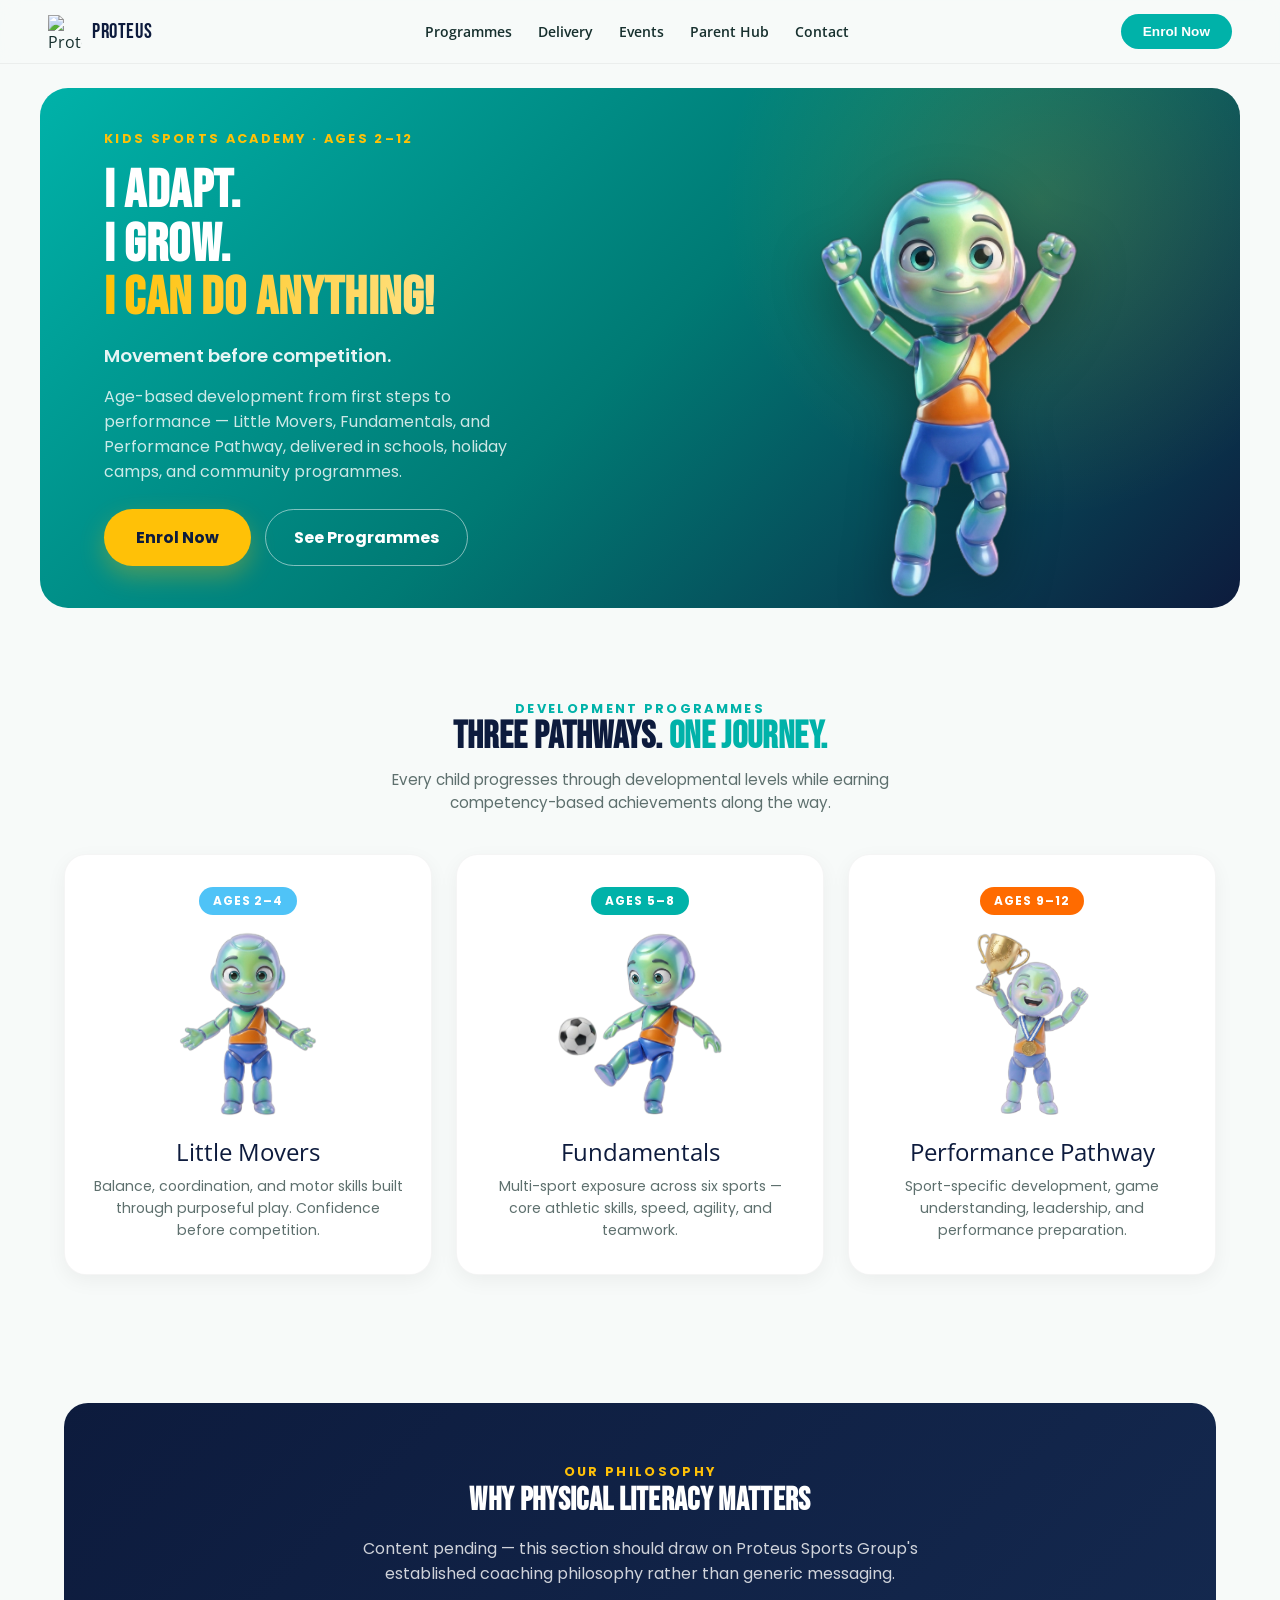
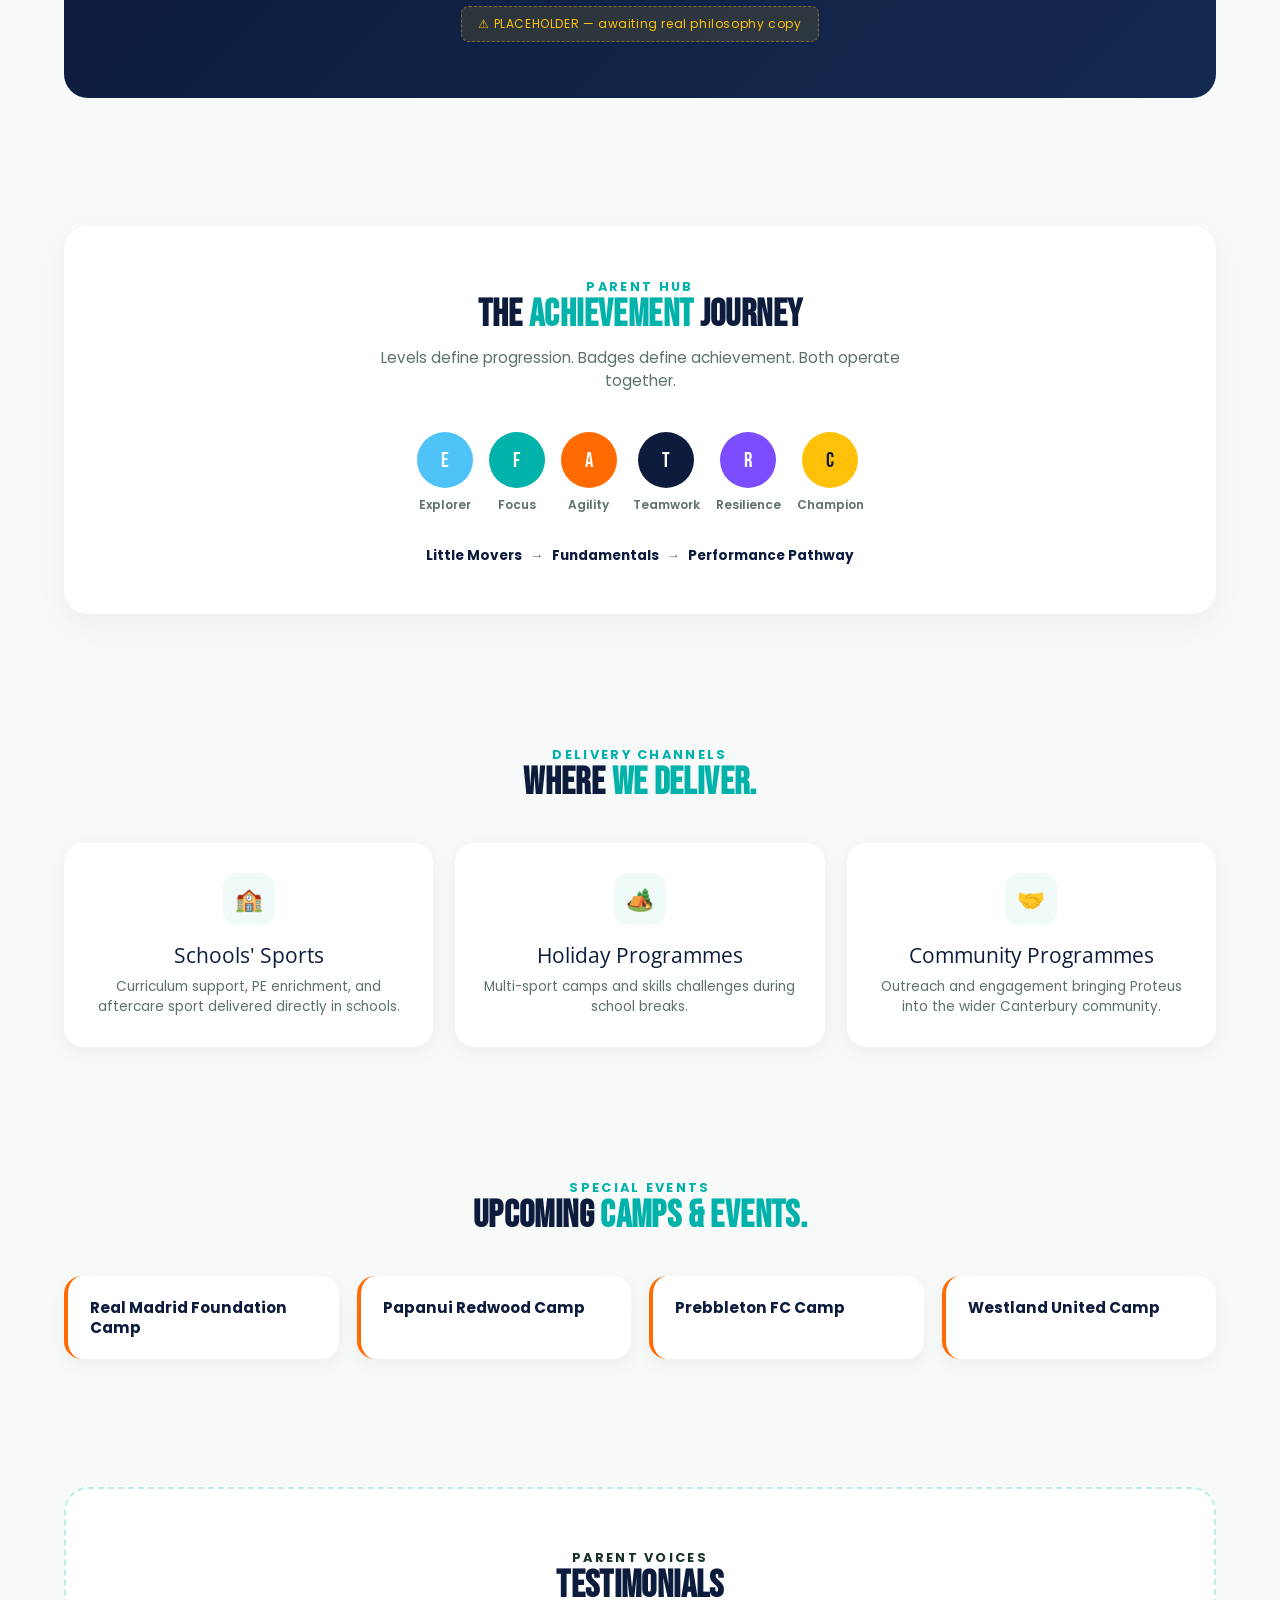
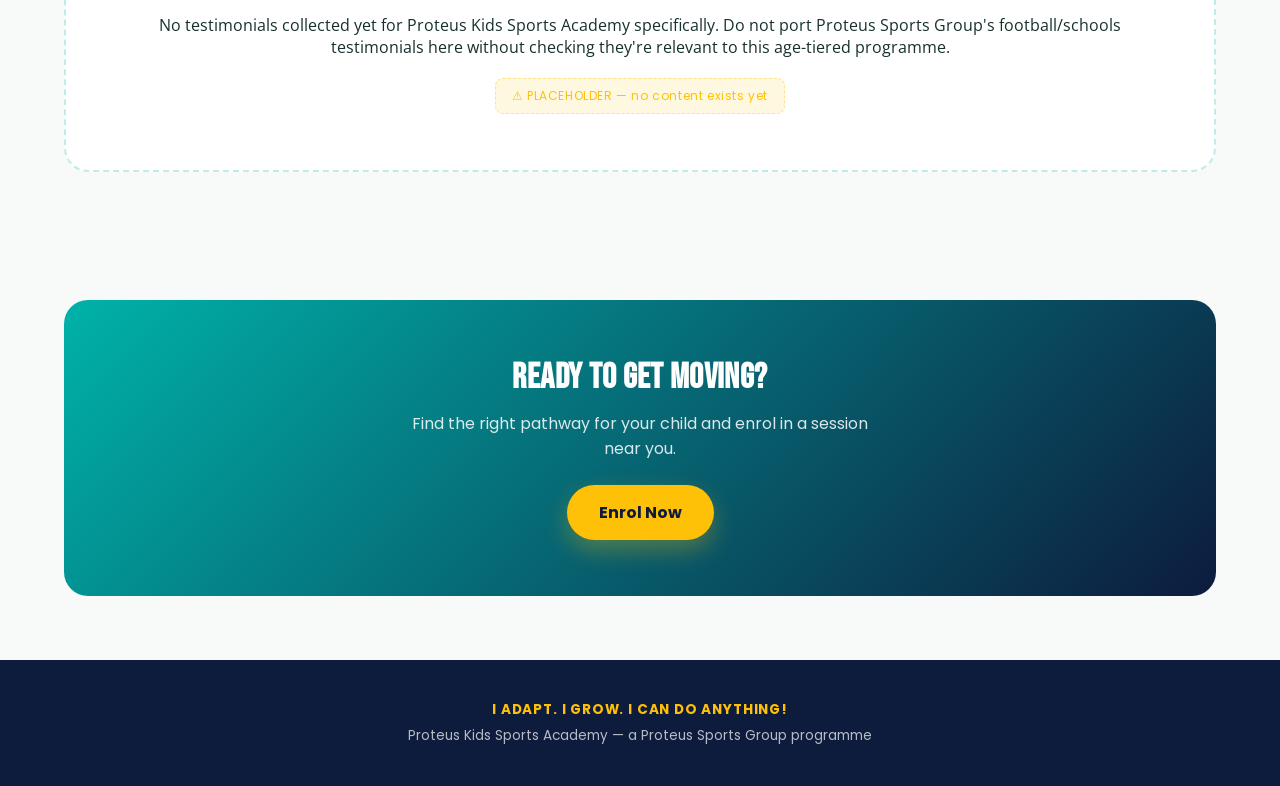
==== index.html @ 64d9e6d8 "Add files via upload" ====
<!DOCTYPE html>
<html lang="en">
<head>
<meta charset="UTF-8" />
<meta name="viewport" content="width=device-width, initial-scale=1.0"/>
<title>Proteus Kids Sports Academy | Movement Before Competition</title>
<meta name="description" content="Little Movers, Fundamentals, and Performance Pathway — age-based development programmes for children 2-12. Schools, holiday camps, and community sport across Canterbury.">
<link rel="icon" href="images/dynamic-p.svg" type="image/svg+xml">
<link rel="preconnect" href="https://fonts.googleapis.com">
<link href="https://fonts.googleapis.com/css2?family=Bebas+Neue&family=Poppins:wght@400;500;600;700;800&family=Open+Sans:wght@400;600&display=swap" rel="stylesheet">
<style>
:root {
  --teal: #00B2A9; --teal-dark: #007A74; --orange: #FF6B00;
  --navy: #0D1B3D; --yellow: #FFC107; --sky: #4FC3F7;
  --bg: #F7FAF9; --ink: #17302E; --muted: #5E706E;
}
* { box-sizing: border-box; margin: 0; padding: 0; }
html { scroll-behavior: smooth; }
body { font-family: 'Open Sans', sans-serif; background: var(--bg); color: var(--ink); overflow-x: hidden; }
img, svg { max-width: 100%; display: block; }
h1, h2, h3, .display { font-family: 'Bebas Neue', sans-serif; letter-spacing: 0.01em; }

a:focus-visible, button:focus-visible { outline: 3px solid var(--sky); outline-offset: 2px; }
@media (prefers-reduced-motion: reduce) {
  html { scroll-behavior: auto; }
  .reveal { opacity: 1 !important; transform: none !important; transition: none !important; }
  .hero-mascot img { animation: none !important; }
}

/* NAV */
.nav { position: sticky; top: 0; z-index: 100; display: flex; align-items: center; justify-content: space-between;
  padding: 14px 48px; background: rgba(247,250,249,0.9); backdrop-filter: blur(10px);
  border-bottom: 1px solid rgba(0,0,0,0.05); transition: box-shadow 0.3s ease; }
.nav.scrolled { box-shadow: 0 4px 20px rgba(0,0,0,0.06); }
.nav-logo { display: flex; align-items: center; gap: 10px; }
.nav-logo img { width: 34px; height: 34px; }
.nav-logo .word { font-family: 'Bebas Neue', sans-serif; font-size: 1.3rem; color: var(--navy); letter-spacing: 0.03em; }
.nav-links { display: flex; gap: 26px; }
.nav-links a { text-decoration: none; color: var(--ink); font-weight: 600; font-size: 0.85rem; transition: color 0.2s ease; }
.nav-links a:hover { color: var(--teal); }
.nav-cta { background: var(--teal); color: #fff; border: none; padding: 10px 22px; border-radius: 50px; font-weight: 700; font-size: 0.85rem; cursor: pointer; }
@media (max-width: 900px) { .nav-links { display: none; } .nav { padding: 14px 20px; } }

.reveal { opacity: 0; transform: translateY(28px); transition: opacity 0.7s ease, transform 0.7s ease; }
.reveal.visible { opacity: 1; transform: translateY(0); }

/* 1. HERO */
.hero-wrap { padding: 24px; }
.hero-banner { position: relative; width: 100%; max-width: 1200px; margin: 0 auto; min-height: 520px;
  background: linear-gradient(135deg, #00B2A9 0%, #007A74 50%, #0D1B3D 100%); border-radius: 28px; overflow: hidden;
  display: grid; grid-template-columns: 1.15fr 0.85fr; align-items: center; padding: 0 64px; }
.hero-banner::before { content: ''; position: absolute; top: -40%; right: -10%; width: 640px; height: 640px;
  background: radial-gradient(circle, rgba(255,193,7,0.16) 0%, rgba(0,0,0,0) 70%); }
.hero-content { z-index: 2; display: flex; flex-direction: column; align-items: flex-start; gap: 16px; }
.eyebrow { font-family: 'Poppins', sans-serif; font-weight: 700; font-size: 0.8rem; letter-spacing: 0.18em; text-transform: uppercase; }
.hero-content .eyebrow { color: var(--yellow); }
.hero-tagline { font-size: 3.4rem; line-height: 0.98; color: #fff; }
.hero-tagline .hl { background: linear-gradient(90deg, #FFC107 0%, #FFE082 100%); -webkit-background-clip: text; -webkit-text-fill-color: transparent; }
.hero-philosophy { font-family: 'Poppins', sans-serif; font-weight: 600; font-size: 1.15rem; color: rgba(255,255,255,0.9); margin-top: 2px; }
.hero-sub { font-family: 'Poppins', sans-serif; color: rgba(255,255,255,0.8); font-size: 1rem; max-width: 420px; line-height: 1.55; }
.hero-ctas { display: flex; gap: 14px; margin-top: 8px; }
.btn-primary { background: var(--yellow); color: var(--navy); font-weight: 700; font-family: 'Poppins', sans-serif; padding: 15px 32px; border: none; border-radius: 50px; cursor: pointer; font-size: 1rem; box-shadow: 0 10px 24px rgba(255,193,7,0.3); }
.btn-ghost { background: transparent; color: #fff; font-weight: 700; font-family: 'Poppins', sans-serif; padding: 15px 28px; border: 1.5px solid rgba(255,255,255,0.5); border-radius: 50px; cursor: pointer; font-size: 1rem; }
.hero-mascot { display: flex; justify-content: center; align-items: flex-end; height: 100%; z-index: 2; }
.hero-mascot img { max-height: 440px; width: auto; object-fit: contain; filter: drop-shadow(0 18px 26px rgba(0,0,0,0.3)); animation: float 4.2s ease-in-out infinite; }
@keyframes float { 0%,100% { transform: translateY(-8px);} 50% { transform: translateY(-24px);} }
@media (max-width: 900px) {
  .hero-banner { grid-template-columns: 1fr; padding: 44px 28px; text-align: center; min-height: auto; }
  .hero-content { align-items: center; } .hero-tagline { font-size: 2.4rem; }
  .hero-mascot { margin-top: 24px; height: 280px; } .hero-mascot img { max-height: 100%; } .hero-sub { max-width: 100%; }
}

.section { max-width: 1200px; margin: 0 auto; padding: 64px 24px; }
.section-header { text-align: center; margin-bottom: 40px; }
.section-title { font-size: 2.4rem; color: var(--navy); line-height: 1; }
.section-title .accent { color: var(--teal); }
.section-header .eyebrow { color: var(--teal); }
.section-header p.section-sub { font-family: 'Poppins', sans-serif; color: var(--muted); max-width: 560px; margin: 12px auto 0; font-size: 0.95rem; }

/* 2. THREE PATHWAYS */
.pathway-grid { display: grid; grid-template-columns: repeat(3, 1fr); gap: 24px; }
.pathway-card { background: #fff; border-radius: 22px; padding: 32px 26px; box-shadow: 0 6px 20px rgba(0,0,0,0.05); border: 1px solid rgba(0,0,0,0.04); text-align: center; position: relative; overflow: hidden; transition: transform 0.25s ease; }
.pathway-card:hover { transform: translateY(-6px); }
.pathway-age { display: inline-block; font-family: 'Poppins', sans-serif; font-weight: 700; font-size: 0.75rem; letter-spacing: 0.08em; padding: 5px 14px; border-radius: 50px; margin-bottom: 14px; color: #fff; }
.pathway-card.lm .pathway-age { background: var(--sky); }
.pathway-card.fn .pathway-age { background: var(--teal); }
.pathway-card.pp .pathway-age { background: var(--orange); }
.pathway-card img { max-height: 190px; margin: 0 auto 16px; }
.pathway-name { font-size: 1.5rem; color: var(--navy); margin-bottom: 8px; }
.pathway-desc { font-family: 'Poppins', sans-serif; font-size: 0.88rem; color: var(--muted); line-height: 1.55; }
@media (max-width: 900px) { .pathway-grid { grid-template-columns: 1fr; } }

/* 3. WHY PHYSICAL LITERACY — placeholder shell */
.philosophy-card { background: linear-gradient(135deg, #0D1B3D 0%, #14294F 100%); border-radius: 24px; padding: 56px; text-align: center; color: #fff; }
.philosophy-card h2 { font-size: 2rem; margin-bottom: 16px; }
.placeholder-note { display: inline-block; margin-top: 20px; font-family: 'Poppins', sans-serif; font-size: 0.75rem; letter-spacing: 0.05em; color: var(--yellow); background: rgba(255,193,7,0.12); border: 1px dashed rgba(255,193,7,0.4); padding: 8px 16px; border-radius: 8px; }

/* 4. ACHIEVEMENT JOURNEY */
.achieve-card { background: #fff; border-radius: 24px; padding: 48px; box-shadow: 0 10px 30px rgba(0,0,0,0.05); }
.badge-row { display: flex; justify-content: center; flex-wrap: wrap; gap: 16px; margin-top: 28px; }
.badge-chip { display: flex; flex-direction: column; align-items: center; gap: 8px; }
.badge-icon { width: 56px; height: 56px; border-radius: 50%; display: flex; align-items: center; justify-content: center; font-family: 'Bebas Neue', sans-serif; font-size: 1.3rem; color: #fff; }
.badge-chip:nth-child(1) .badge-icon { background: var(--sky); }
.badge-chip:nth-child(2) .badge-icon { background: var(--teal); }
.badge-chip:nth-child(3) .badge-icon { background: var(--orange); }
.badge-chip:nth-child(4) .badge-icon { background: var(--navy); }
.badge-chip:nth-child(5) .badge-icon { background: #7C4DFF; }
.badge-chip:nth-child(6) .badge-icon { background: var(--yellow); color: var(--navy); }
.badge-label { font-family: 'Poppins', sans-serif; font-size: 0.75rem; font-weight: 600; color: var(--muted); }
.progression-line { display: flex; align-items: center; justify-content: center; gap: 8px; margin-top: 32px; flex-wrap: wrap; font-family: 'Poppins', sans-serif; font-weight: 700; font-size: 0.85rem; color: var(--navy); }
.progression-line .arrow { color: var(--muted); }

/* 5. WHERE WE DELIVER */
.delivery-grid { display: grid; grid-template-columns: repeat(3, 1fr); gap: 22px; }
.delivery-card { background: #fff; border-radius: 20px; padding: 30px 24px; text-align: center; box-shadow: 0 6px 20px rgba(0,0,0,0.05); }
.delivery-icon { width: 52px; height: 52px; border-radius: 14px; background: #F0FAF9; display: flex; align-items: center; justify-content: center; margin: 0 auto 16px; font-size: 1.4rem; }
.delivery-name { font-size: 1.3rem; color: var(--navy); margin-bottom: 8px; }
.delivery-desc { font-family: 'Poppins', sans-serif; font-size: 0.85rem; color: var(--muted); line-height: 1.5; }
@media (max-width: 900px) { .delivery-grid { grid-template-columns: 1fr; } }

/* 6. EVENTS */
.events-grid { display: grid; grid-template-columns: repeat(4, 1fr); gap: 18px; }
.event-card { background: #fff; border-radius: 18px; padding: 22px; box-shadow: 0 6px 18px rgba(0,0,0,0.05); border-left: 4px solid var(--orange); }
.event-name { font-family: 'Poppins', sans-serif; font-weight: 700; font-size: 0.95rem; color: var(--navy); line-height: 1.3; }
@media (max-width: 900px) { .events-grid { grid-template-columns: repeat(2, 1fr); } }
@media (max-width: 560px) { .events-grid { grid-template-columns: 1fr; } }

/* 7. TESTIMONIALS — placeholder shell */
.testimonial-shell { background: #fff; border-radius: 24px; padding: 56px; text-align: center; border: 2px dashed rgba(0,178,169,0.25); }
.testimonial-shell .section-title { margin-bottom: 8px; }

/* 8. ENROL CTA */
.enrol-cta { background: linear-gradient(135deg, #00B2A9 0%, #0D1B3D 100%); border-radius: 24px; padding: 56px; text-align: center; color: #fff; }
.enrol-cta h2 { font-size: 2.2rem; margin-bottom: 12px; }
.enrol-cta p { font-family: 'Poppins', sans-serif; color: rgba(255,255,255,0.85); margin-bottom: 24px; max-width: 480px; margin-left: auto; margin-right: auto; }

footer { background: var(--navy); color: rgba(255,255,255,0.7); text-align: center; padding: 40px 24px; font-family: 'Poppins', sans-serif; font-size: 0.85rem; }
footer .foot-tag { color: var(--yellow); font-weight: 700; letter-spacing: 0.06em; margin-bottom: 6px; }

.floating-cta { position: fixed; bottom: 24px; right: 24px; z-index: 200; display: flex; align-items: center; gap: 10px;
  background: var(--yellow); color: var(--navy); font-family: 'Poppins', sans-serif; font-weight: 700; font-size: 0.9rem;
  padding: 14px 22px; border-radius: 50px; border: none; cursor: pointer; box-shadow: 0 12px 28px rgba(255,193,7,0.4);
  opacity: 0; transform: translateY(20px) scale(0.9); pointer-events: none; transition: opacity 0.35s ease, transform 0.35s ease; }
.floating-cta.show { opacity: 1; transform: translateY(0) scale(1); pointer-events: auto; }
.floating-cta .pulse { width: 9px; height: 9px; border-radius: 50%; background: var(--teal); animation: pulse 1.8s infinite; }
@keyframes pulse { 0% { box-shadow: 0 0 0 0 rgba(0,178,169,0.6);} 70% { box-shadow: 0 0 0 10px rgba(0,178,169,0);} 100% { box-shadow: 0 0 0 0 rgba(0,178,169,0);} }
</style>
</head>
<body>

<nav class="nav" id="nav">
  <div class="nav-logo"><img src="images/dynamic-p.svg" alt="Proteus"><span class="word">PROTEUS</span></div>
  <div class="nav-links">
    <a href="#pathways">Programmes</a>
    <a href="#deliver">Delivery</a>
    <a href="#events">Events</a>
    <a href="#achieve">Parent Hub</a>
    <a href="#contact">Contact</a>
  </div>
  <button class="nav-cta">Enrol Now</button>
</nav>

<!-- 1. HERO -->
<div class="hero-wrap">
  <section class="hero-banner">
    <div class="hero-content">
      <span class="eyebrow">Kids Sports Academy · Ages 2–12</span>
      <h1 class="hero-tagline">I Adapt.<br/>I Grow.<br/><span class="hl">I Can Do Anything!</span></h1>
      <p class="hero-philosophy">Movement before competition.</p>
      <p class="hero-sub">Age-based development from first steps to performance — Little Movers, Fundamentals, and Performance Pathway, delivered in schools, holiday camps, and community programmes.</p>
      <div class="hero-ctas">
        <button class="btn-primary">Enrol Now</button>
        <button class="btn-ghost">See Programmes</button>
      </div>
    </div>
    <div class="hero-mascot"><img src="images/proto-celebrating.png" alt="Proto celebrating"/></div>
  </section>
</div>

<!-- 2. THREE DEVELOPMENT PATHWAYS -->
<section class="section reveal" id="pathways">
  <div class="section-header">
    <span class="eyebrow">Development Programmes</span>
    <h2 class="section-title">Three pathways. <span class="accent">One journey.</span></h2>
    <p class="section-sub">Every child progresses through developmental levels while earning competency-based achievements along the way.</p>
  </div>
  <div class="pathway-grid">
    <div class="pathway-card lm">
      <span class="pathway-age">AGES 2–4</span>
      <img src="images/proto-welcoming.png" alt="Little Movers"/>
      <div class="pathway-name">Little Movers</div>
      <div class="pathway-desc">Balance, coordination, and motor skills built through purposeful play. Confidence before competition.</div>
    </div>
    <div class="pathway-card fn">
      <span class="pathway-age">AGES 5–8</span>
      <img src="images/proto-soccer.png" alt="Fundamentals"/>
      <div class="pathway-name">Fundamentals</div>
      <div class="pathway-desc">Multi-sport exposure across six sports — core athletic skills, speed, agility, and teamwork.</div>
    </div>
    <div class="pathway-card pp">
      <span class="pathway-age">AGES 9–12</span>
      <img src="images/proto-champion.png" alt="Performance Pathway"/>
      <div class="pathway-name">Performance Pathway</div>
      <div class="pathway-desc">Sport-specific development, game understanding, leadership, and performance preparation.</div>
    </div>
  </div>
</section>

<!-- 3. WHY PHYSICAL LITERACY MATTERS -->
<section class="section reveal">
  <div class="philosophy-card">
    <span class="eyebrow" style="color:var(--yellow)">Our Philosophy</span>
    <h2>Why Physical Literacy Matters</h2>
    <p style="font-family:'Poppins',sans-serif; color:rgba(255,255,255,0.8); max-width:560px; margin:0 auto;">Content pending — this section should draw on Proteus Sports Group's established coaching philosophy rather than generic messaging.</p>
    <span class="placeholder-note">⚠ PLACEHOLDER — awaiting real philosophy copy</span>
  </div>
</section>

<!-- 4. ACHIEVEMENT JOURNEY -->
<section class="section reveal" id="achieve">
  <div class="achieve-card">
    <div class="section-header">
      <span class="eyebrow">Parent Hub</span>
      <h2 class="section-title">The <span class="accent">Achievement</span> Journey</h2>
      <p class="section-sub">Levels define progression. Badges define achievement. Both operate together.</p>
    </div>
    <div class="badge-row">
      <div class="badge-chip"><div class="badge-icon">E</div><div class="badge-label">Explorer</div></div>
      <div class="badge-chip"><div class="badge-icon">F</div><div class="badge-label">Focus</div></div>
      <div class="badge-chip"><div class="badge-icon">A</div><div class="badge-label">Agility</div></div>
      <div class="badge-chip"><div class="badge-icon">T</div><div class="badge-label">Teamwork</div></div>
      <div class="badge-chip"><div class="badge-icon">R</div><div class="badge-label">Resilience</div></div>
      <div class="badge-chip"><div class="badge-icon">C</div><div class="badge-label">Champion</div></div>
    </div>
    <div class="progression-line">
      <span>Little Movers</span><span class="arrow">→</span><span>Fundamentals</span><span class="arrow">→</span><span>Performance Pathway</span>
    </div>
  </div>
</section>

<!-- 5. WHERE WE DELIVER -->
<section class="section reveal" id="deliver">
  <div class="section-header">
    <span class="eyebrow">Delivery Channels</span>
    <h2 class="section-title">Where <span class="accent">we deliver.</span></h2>
  </div>
  <div class="delivery-grid">
    <div class="delivery-card"><div class="delivery-icon">🏫</div><div class="delivery-name">Schools' Sports</div><div class="delivery-desc">Curriculum support, PE enrichment, and aftercare sport delivered directly in schools.</div></div>
    <div class="delivery-card"><div class="delivery-icon">🏕️</div><div class="delivery-name">Holiday Programmes</div><div class="delivery-desc">Multi-sport camps and skills challenges during school breaks.</div></div>
    <div class="delivery-card"><div class="delivery-icon">🤝</div><div class="delivery-name">Community Programmes</div><div class="delivery-desc">Outreach and engagement bringing Proteus into the wider Canterbury community.</div></div>
  </div>
</section>

<!-- 6. UPCOMING CAMPS & EVENTS -->
<section class="section reveal" id="events">
  <div class="section-header">
    <span class="eyebrow">Special Events</span>
    <h2 class="section-title">Upcoming <span class="accent">camps & events.</span></h2>
  </div>
  <div class="events-grid">
    <div class="event-card"><div class="event-name">Real Madrid Foundation Camp</div></div>
    <div class="event-card"><div class="event-name">Papanui Redwood Camp</div></div>
    <div class="event-card"><div class="event-name">Prebbleton FC Camp</div></div>
    <div class="event-card"><div class="event-name">Westland United Camp</div></div>
  </div>
</section>

<!-- 7. TESTIMONIALS -->
<section class="section reveal">
  <div class="testimonial-shell">
    <span class="eyebrow">Parent Voices</span>
    <h2 class="section-title">Testimonials</h2>
    <p class="section-sub">No testimonials collected yet for Proteus Kids Sports Academy specifically. Do not port Proteus Sports Group's football/schools testimonials here without checking they're relevant to this age-tiered programme.</p>
    <span class="placeholder-note">⚠ PLACEHOLDER — no content exists yet</span>
  </div>
</section>

<!-- 8. ENROL CTA -->
<section class="section reveal" id="contact">
  <div class="enrol-cta">
    <h2>Ready to get moving?</h2>
    <p>Find the right pathway for your child and enrol in a session near you.</p>
    <button class="btn-primary">Enrol Now</button>
  </div>
</section>

<footer>
  <div class="foot-tag">I ADAPT. I GROW. I CAN DO ANYTHING!</div>
  <div>Proteus Kids Sports Academy — a Proteus Sports Group programme</div>
</footer>

<button class="floating-cta" id="floatCta"><span class="pulse"></span><span>Enrol Now</span></button>

<script>
  const reveals = document.querySelectorAll('.reveal');
  const observer = new IntersectionObserver((entries) => {
    entries.forEach(entry => { if (entry.isIntersecting) entry.target.classList.add('visible'); });
  }, { threshold: 0.15 });
  reveals.forEach(el => observer.observe(el));

  const nav = document.getElementById('nav');
  window.addEventListener('scroll', () => {
    if (window.scrollY > 20) nav.classList.add('scrolled'); else nav.classList.remove('scrolled');
  });

  const floatCta = document.getElementById('floatCta');
  const heroWrap = document.querySelector('.hero-wrap');
  const ctaObserver = new IntersectionObserver((entries) => {
    entries.forEach(entry => { if (!entry.isIntersecting) floatCta.classList.add('show'); else floatCta.classList.remove('show'); });
  }, { threshold: 0 });
  ctaObserver.observe(heroWrap);
</script>

</body>
</html>
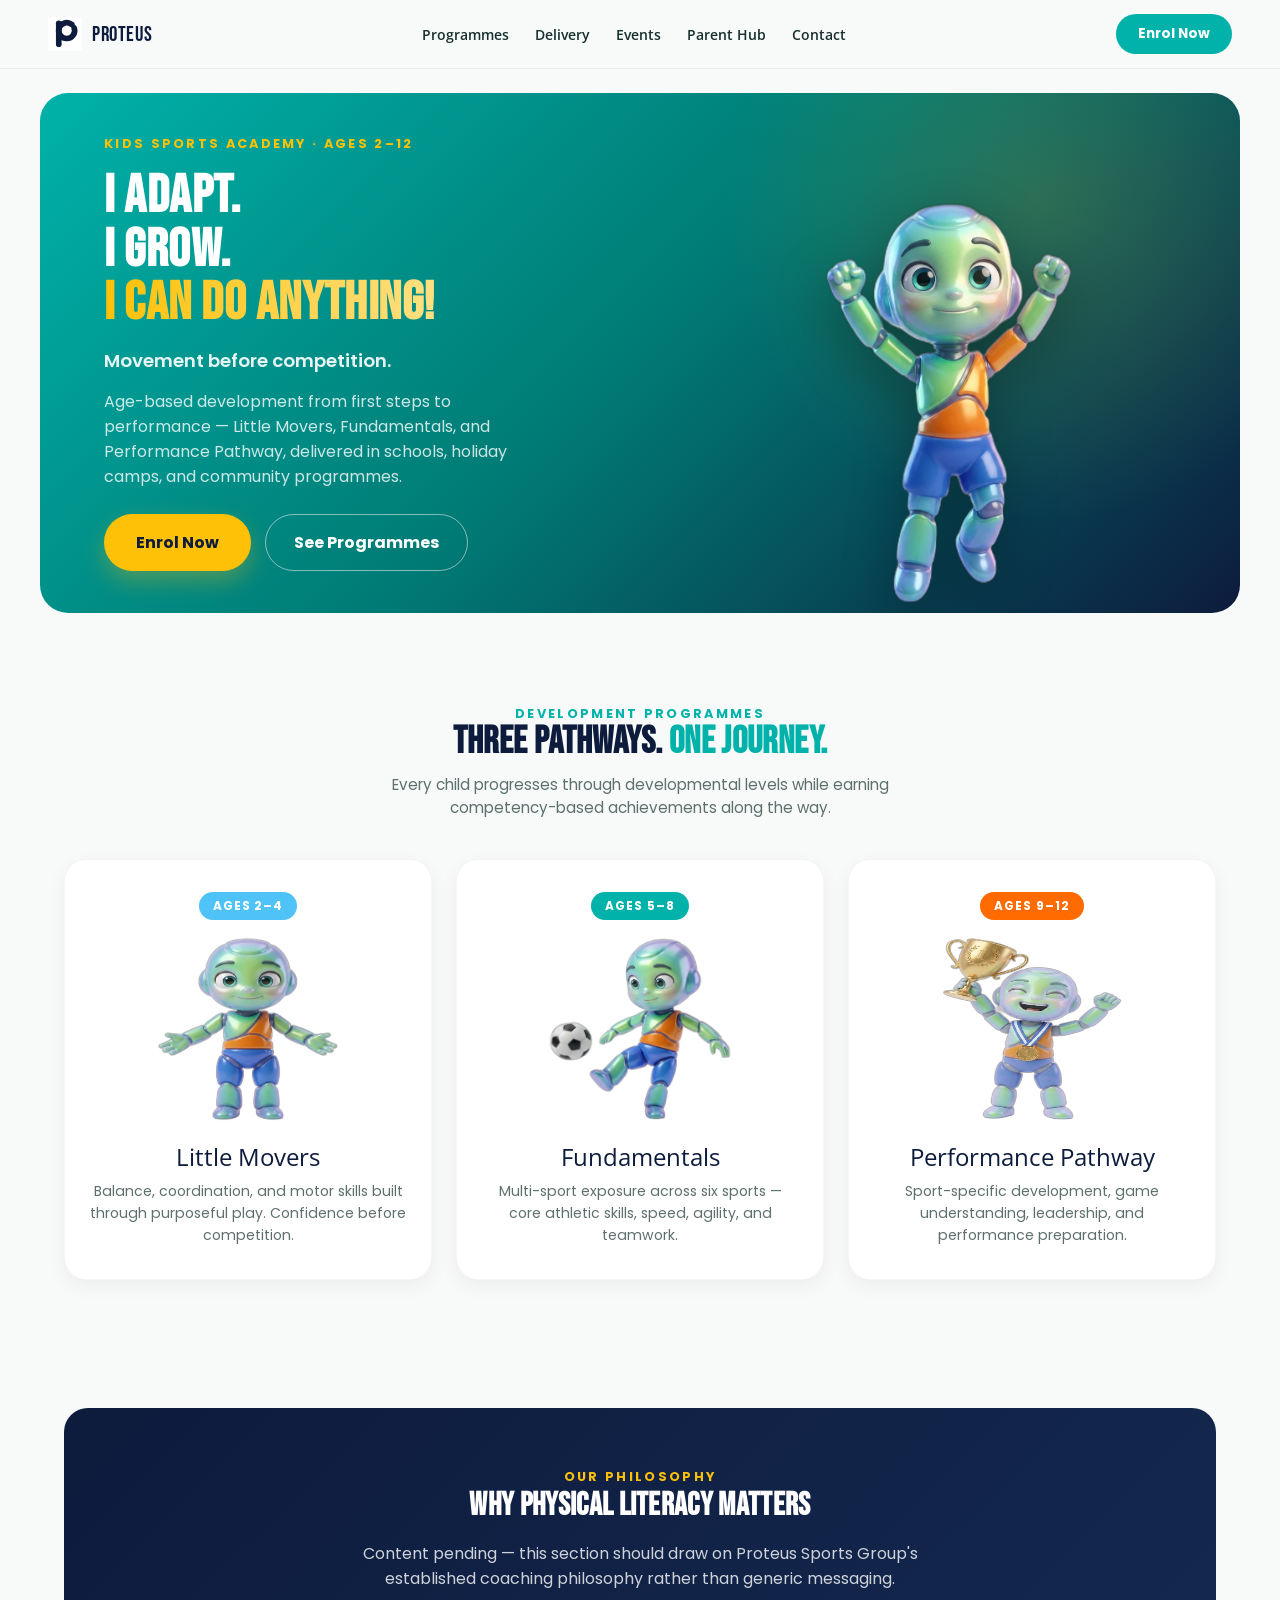
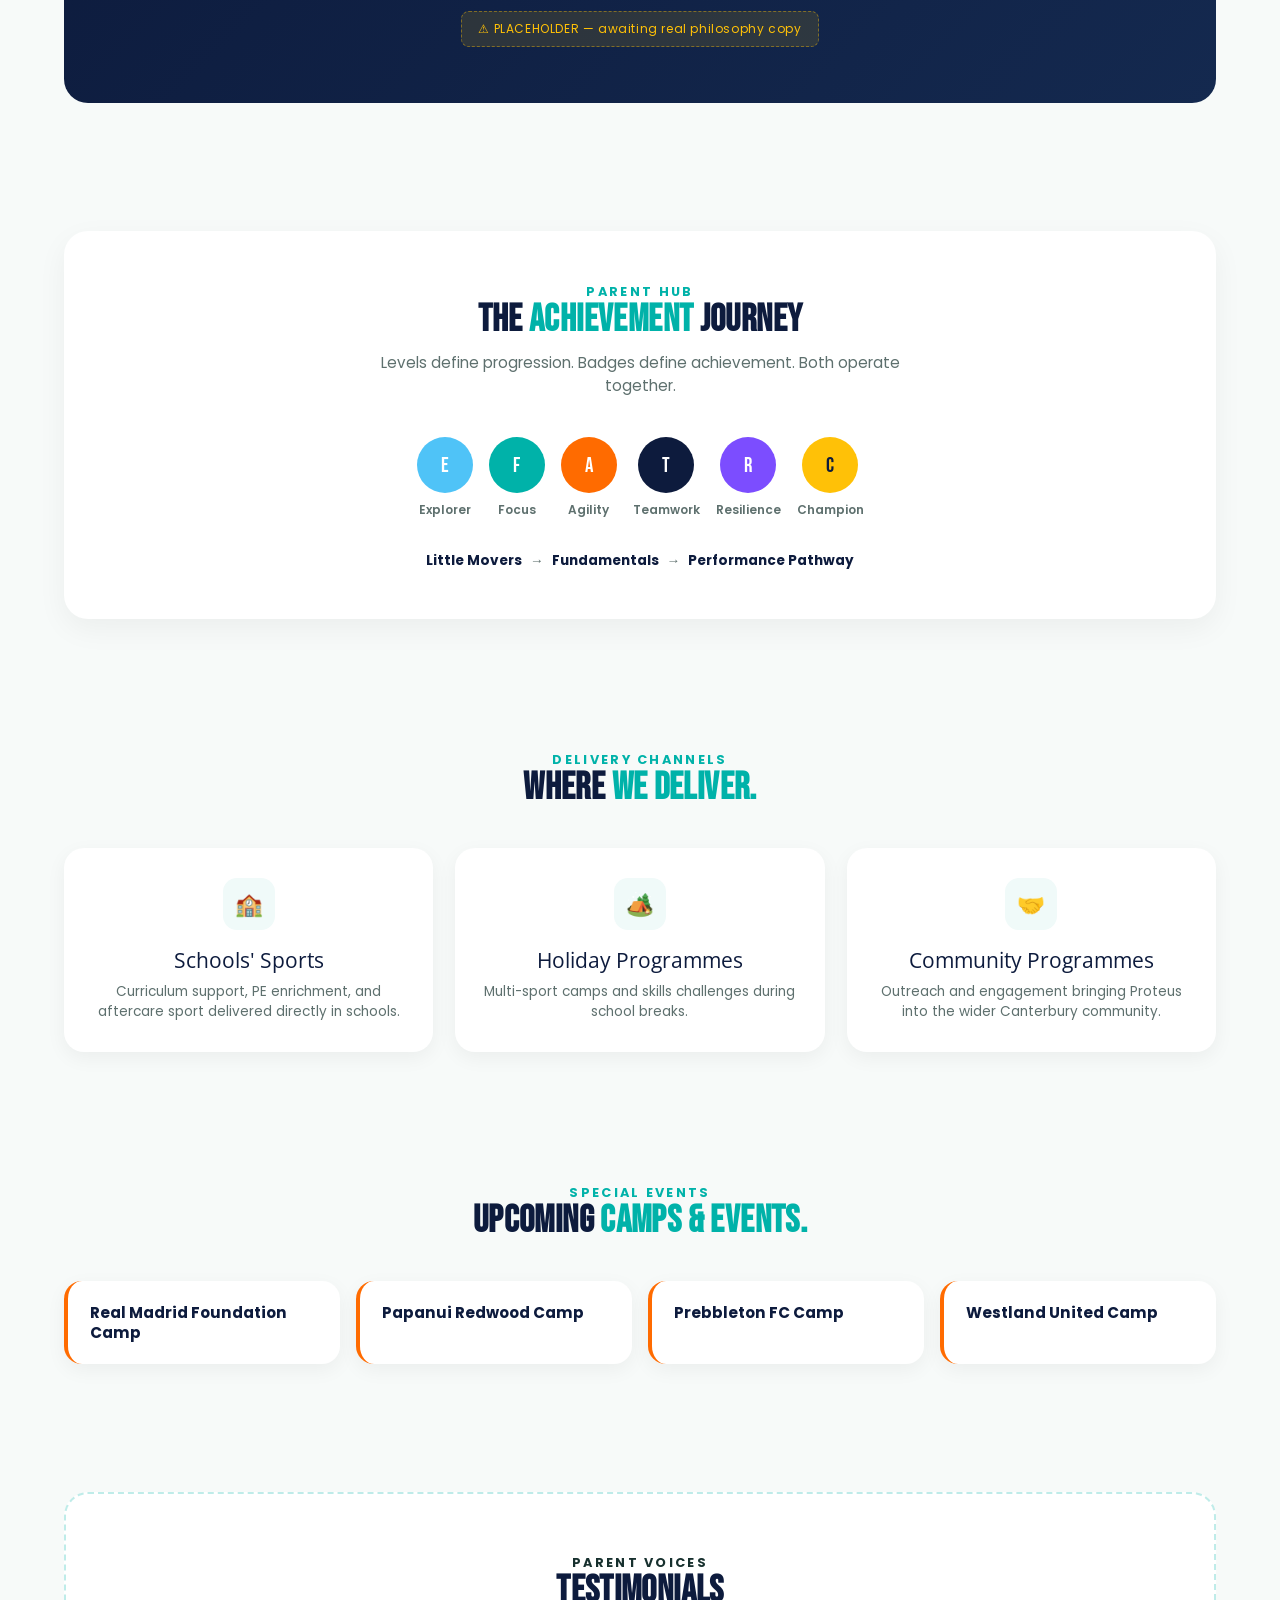
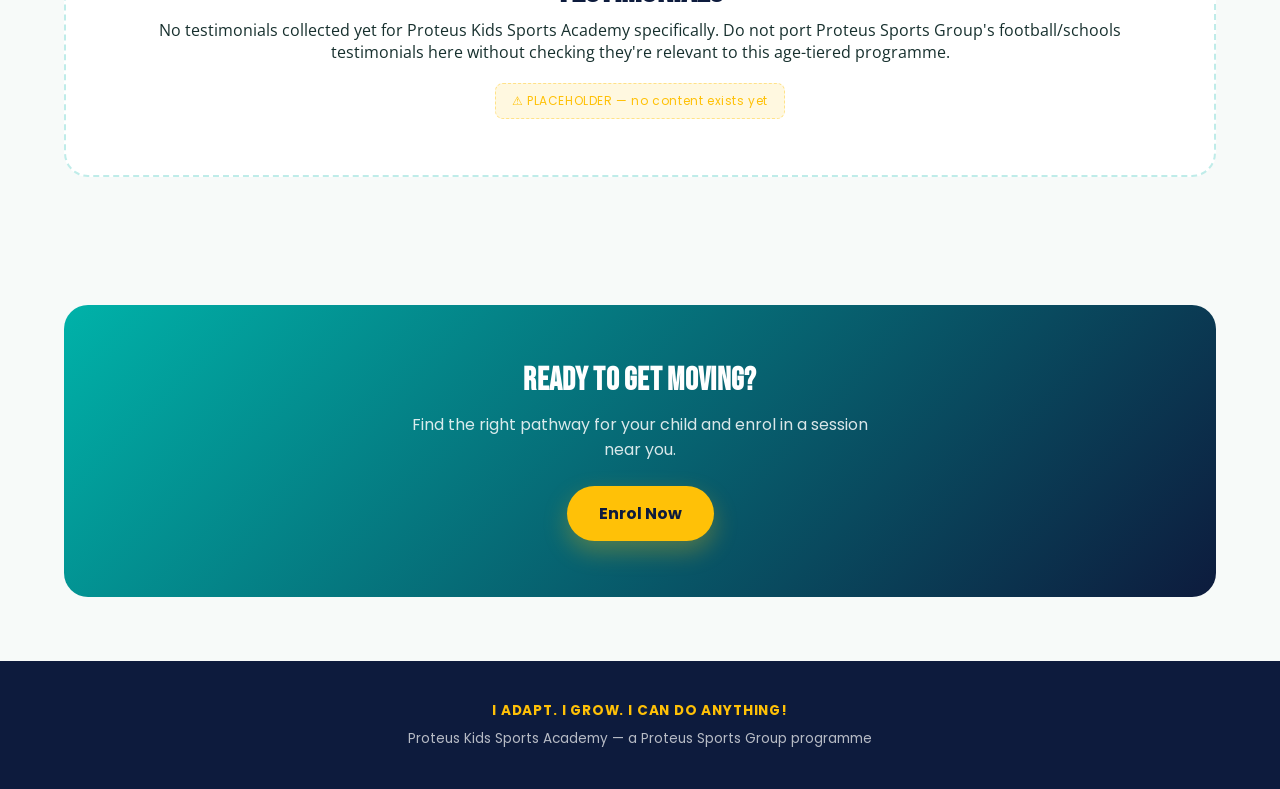
==== commit 04de2a49: "Phase 1: Extract design system into shared CSS - css/tokens.css: Design tokens (colours, spacing, ty" ====
--- a/index.html
+++ b/index.html
@@ -8,149 +8,20 @@
 <link rel="icon" href="images/dynamic-p.svg" type="image/svg+xml">
 <link rel="preconnect" href="https://fonts.googleapis.com">
 <link href="https://fonts.googleapis.com/css2?family=Bebas+Neue&family=Poppins:wght@400;500;600;700;800&family=Open+Sans:wght@400;600&display=swap" rel="stylesheet">
-<style>
-:root {
-  --teal: #00B2A9; --teal-dark: #007A74; --orange: #FF6B00;
-  --navy: #0D1B3D; --yellow: #FFC107; --sky: #4FC3F7;
-  --bg: #F7FAF9; --ink: #17302E; --muted: #5E706E;
-}
-* { box-sizing: border-box; margin: 0; padding: 0; }
-html { scroll-behavior: smooth; }
-body { font-family: 'Open Sans', sans-serif; background: var(--bg); color: var(--ink); overflow-x: hidden; }
-img, svg { max-width: 100%; display: block; }
-h1, h2, h3, .display { font-family: 'Bebas Neue', sans-serif; letter-spacing: 0.01em; }
-
-a:focus-visible, button:focus-visible { outline: 3px solid var(--sky); outline-offset: 2px; }
-@media (prefers-reduced-motion: reduce) {
-  html { scroll-behavior: auto; }
-  .reveal { opacity: 1 !important; transform: none !important; transition: none !important; }
-  .hero-mascot img { animation: none !important; }
-}
-
-/* NAV */
-.nav { position: sticky; top: 0; z-index: 100; display: flex; align-items: center; justify-content: space-between;
-  padding: 14px 48px; background: rgba(247,250,249,0.9); backdrop-filter: blur(10px);
-  border-bottom: 1px solid rgba(0,0,0,0.05); transition: box-shadow 0.3s ease; }
-.nav.scrolled { box-shadow: 0 4px 20px rgba(0,0,0,0.06); }
-.nav-logo { display: flex; align-items: center; gap: 10px; }
-.nav-logo img { width: 34px; height: 34px; }
-.nav-logo .word { font-family: 'Bebas Neue', sans-serif; font-size: 1.3rem; color: var(--navy); letter-spacing: 0.03em; }
-.nav-links { display: flex; gap: 26px; }
-.nav-links a { text-decoration: none; color: var(--ink); font-weight: 600; font-size: 0.85rem; transition: color 0.2s ease; }
-.nav-links a:hover { color: var(--teal); }
-.nav-cta { background: var(--teal); color: #fff; border: none; padding: 10px 22px; border-radius: 50px; font-weight: 700; font-size: 0.85rem; cursor: pointer; }
-@media (max-width: 900px) { .nav-links { display: none; } .nav { padding: 14px 20px; } }
-
-.reveal { opacity: 0; transform: translateY(28px); transition: opacity 0.7s ease, transform 0.7s ease; }
-.reveal.visible { opacity: 1; transform: translateY(0); }
-
-/* 1. HERO */
-.hero-wrap { padding: 24px; }
-.hero-banner { position: relative; width: 100%; max-width: 1200px; margin: 0 auto; min-height: 520px;
-  background: linear-gradient(135deg, #00B2A9 0%, #007A74 50%, #0D1B3D 100%); border-radius: 28px; overflow: hidden;
-  display: grid; grid-template-columns: 1.15fr 0.85fr; align-items: center; padding: 0 64px; }
-.hero-banner::before { content: ''; position: absolute; top: -40%; right: -10%; width: 640px; height: 640px;
-  background: radial-gradient(circle, rgba(255,193,7,0.16) 0%, rgba(0,0,0,0) 70%); }
-.hero-content { z-index: 2; display: flex; flex-direction: column; align-items: flex-start; gap: 16px; }
-.eyebrow { font-family: 'Poppins', sans-serif; font-weight: 700; font-size: 0.8rem; letter-spacing: 0.18em; text-transform: uppercase; }
-.hero-content .eyebrow { color: var(--yellow); }
-.hero-tagline { font-size: 3.4rem; line-height: 0.98; color: #fff; }
-.hero-tagline .hl { background: linear-gradient(90deg, #FFC107 0%, #FFE082 100%); -webkit-background-clip: text; -webkit-text-fill-color: transparent; }
-.hero-philosophy { font-family: 'Poppins', sans-serif; font-weight: 600; font-size: 1.15rem; color: rgba(255,255,255,0.9); margin-top: 2px; }
-.hero-sub { font-family: 'Poppins', sans-serif; color: rgba(255,255,255,0.8); font-size: 1rem; max-width: 420px; line-height: 1.55; }
-.hero-ctas { display: flex; gap: 14px; margin-top: 8px; }
-.btn-primary { background: var(--yellow); color: var(--navy); font-weight: 700; font-family: 'Poppins', sans-serif; padding: 15px 32px; border: none; border-radius: 50px; cursor: pointer; font-size: 1rem; box-shadow: 0 10px 24px rgba(255,193,7,0.3); }
-.btn-ghost { background: transparent; color: #fff; font-weight: 700; font-family: 'Poppins', sans-serif; padding: 15px 28px; border: 1.5px solid rgba(255,255,255,0.5); border-radius: 50px; cursor: pointer; font-size: 1rem; }
-.hero-mascot { display: flex; justify-content: center; align-items: flex-end; height: 100%; z-index: 2; }
-.hero-mascot img { max-height: 440px; width: auto; object-fit: contain; filter: drop-shadow(0 18px 26px rgba(0,0,0,0.3)); animation: float 4.2s ease-in-out infinite; }
-@keyframes float { 0%,100% { transform: translateY(-8px);} 50% { transform: translateY(-24px);} }
-@media (max-width: 900px) {
-  .hero-banner { grid-template-columns: 1fr; padding: 44px 28px; text-align: center; min-height: auto; }
-  .hero-content { align-items: center; } .hero-tagline { font-size: 2.4rem; }
-  .hero-mascot { margin-top: 24px; height: 280px; } .hero-mascot img { max-height: 100%; } .hero-sub { max-width: 100%; }
-}
-
-.section { max-width: 1200px; margin: 0 auto; padding: 64px 24px; }
-.section-header { text-align: center; margin-bottom: 40px; }
-.section-title { font-size: 2.4rem; color: var(--navy); line-height: 1; }
-.section-title .accent { color: var(--teal); }
-.section-header .eyebrow { color: var(--teal); }
-.section-header p.section-sub { font-family: 'Poppins', sans-serif; color: var(--muted); max-width: 560px; margin: 12px auto 0; font-size: 0.95rem; }
-
-/* 2. THREE PATHWAYS */
-.pathway-grid { display: grid; grid-template-columns: repeat(3, 1fr); gap: 24px; }
-.pathway-card { background: #fff; border-radius: 22px; padding: 32px 26px; box-shadow: 0 6px 20px rgba(0,0,0,0.05); border: 1px solid rgba(0,0,0,0.04); text-align: center; position: relative; overflow: hidden; transition: transform 0.25s ease; }
-.pathway-card:hover { transform: translateY(-6px); }
-.pathway-age { display: inline-block; font-family: 'Poppins', sans-serif; font-weight: 700; font-size: 0.75rem; letter-spacing: 0.08em; padding: 5px 14px; border-radius: 50px; margin-bottom: 14px; color: #fff; }
-.pathway-card.lm .pathway-age { background: var(--sky); }
-.pathway-card.fn .pathway-age { background: var(--teal); }
-.pathway-card.pp .pathway-age { background: var(--orange); }
-.pathway-card img { max-height: 190px; margin: 0 auto 16px; }
-.pathway-name { font-size: 1.5rem; color: var(--navy); margin-bottom: 8px; }
-.pathway-desc { font-family: 'Poppins', sans-serif; font-size: 0.88rem; color: var(--muted); line-height: 1.55; }
-@media (max-width: 900px) { .pathway-grid { grid-template-columns: 1fr; } }
-
-/* 3. WHY PHYSICAL LITERACY — placeholder shell */
-.philosophy-card { background: linear-gradient(135deg, #0D1B3D 0%, #14294F 100%); border-radius: 24px; padding: 56px; text-align: center; color: #fff; }
-.philosophy-card h2 { font-size: 2rem; margin-bottom: 16px; }
-.placeholder-note { display: inline-block; margin-top: 20px; font-family: 'Poppins', sans-serif; font-size: 0.75rem; letter-spacing: 0.05em; color: var(--yellow); background: rgba(255,193,7,0.12); border: 1px dashed rgba(255,193,7,0.4); padding: 8px 16px; border-radius: 8px; }
-
-/* 4. ACHIEVEMENT JOURNEY */
-.achieve-card { background: #fff; border-radius: 24px; padding: 48px; box-shadow: 0 10px 30px rgba(0,0,0,0.05); }
-.badge-row { display: flex; justify-content: center; flex-wrap: wrap; gap: 16px; margin-top: 28px; }
-.badge-chip { display: flex; flex-direction: column; align-items: center; gap: 8px; }
-.badge-icon { width: 56px; height: 56px; border-radius: 50%; display: flex; align-items: center; justify-content: center; font-family: 'Bebas Neue', sans-serif; font-size: 1.3rem; color: #fff; }
-.badge-chip:nth-child(1) .badge-icon { background: var(--sky); }
-.badge-chip:nth-child(2) .badge-icon { background: var(--teal); }
-.badge-chip:nth-child(3) .badge-icon { background: var(--orange); }
-.badge-chip:nth-child(4) .badge-icon { background: var(--navy); }
-.badge-chip:nth-child(5) .badge-icon { background: #7C4DFF; }
-.badge-chip:nth-child(6) .badge-icon { background: var(--yellow); color: var(--navy); }
-.badge-label { font-family: 'Poppins', sans-serif; font-size: 0.75rem; font-weight: 600; color: var(--muted); }
-.progression-line { display: flex; align-items: center; justify-content: center; gap: 8px; margin-top: 32px; flex-wrap: wrap; font-family: 'Poppins', sans-serif; font-weight: 700; font-size: 0.85rem; color: var(--navy); }
-.progression-line .arrow { color: var(--muted); }
-
-/* 5. WHERE WE DELIVER */
-.delivery-grid { display: grid; grid-template-columns: repeat(3, 1fr); gap: 22px; }
-.delivery-card { background: #fff; border-radius: 20px; padding: 30px 24px; text-align: center; box-shadow: 0 6px 20px rgba(0,0,0,0.05); }
-.delivery-icon { width: 52px; height: 52px; border-radius: 14px; background: #F0FAF9; display: flex; align-items: center; justify-content: center; margin: 0 auto 16px; font-size: 1.4rem; }
-.delivery-name { font-size: 1.3rem; color: var(--navy); margin-bottom: 8px; }
-.delivery-desc { font-family: 'Poppins', sans-serif; font-size: 0.85rem; color: var(--muted); line-height: 1.5; }
-@media (max-width: 900px) { .delivery-grid { grid-template-columns: 1fr; } }
-
-/* 6. EVENTS */
-.events-grid { display: grid; grid-template-columns: repeat(4, 1fr); gap: 18px; }
-.event-card { background: #fff; border-radius: 18px; padding: 22px; box-shadow: 0 6px 18px rgba(0,0,0,0.05); border-left: 4px solid var(--orange); }
-.event-name { font-family: 'Poppins', sans-serif; font-weight: 700; font-size: 0.95rem; color: var(--navy); line-height: 1.3; }
-@media (max-width: 900px) { .events-grid { grid-template-columns: repeat(2, 1fr); } }
-@media (max-width: 560px) { .events-grid { grid-template-columns: 1fr; } }
-
-/* 7. TESTIMONIALS — placeholder shell */
-.testimonial-shell { background: #fff; border-radius: 24px; padding: 56px; text-align: center; border: 2px dashed rgba(0,178,169,0.25); }
-.testimonial-shell .section-title { margin-bottom: 8px; }
-
-/* 8. ENROL CTA */
-.enrol-cta { background: linear-gradient(135deg, #00B2A9 0%, #0D1B3D 100%); border-radius: 24px; padding: 56px; text-align: center; color: #fff; }
-.enrol-cta h2 { font-size: 2.2rem; margin-bottom: 12px; }
-.enrol-cta p { font-family: 'Poppins', sans-serif; color: rgba(255,255,255,0.85); margin-bottom: 24px; max-width: 480px; margin-left: auto; margin-right: auto; }
-
-footer { background: var(--navy); color: rgba(255,255,255,0.7); text-align: center; padding: 40px 24px; font-family: 'Poppins', sans-serif; font-size: 0.85rem; }
-footer .foot-tag { color: var(--yellow); font-weight: 700; letter-spacing: 0.06em; margin-bottom: 6px; }
-
-.floating-cta { position: fixed; bottom: 24px; right: 24px; z-index: 200; display: flex; align-items: center; gap: 10px;
-  background: var(--yellow); color: var(--navy); font-family: 'Poppins', sans-serif; font-weight: 700; font-size: 0.9rem;
-  padding: 14px 22px; border-radius: 50px; border: none; cursor: pointer; box-shadow: 0 12px 28px rgba(255,193,7,0.4);
-  opacity: 0; transform: translateY(20px) scale(0.9); pointer-events: none; transition: opacity 0.35s ease, transform 0.35s ease; }
-.floating-cta.show { opacity: 1; transform: translateY(0) scale(1); pointer-events: auto; }
-.floating-cta .pulse { width: 9px; height: 9px; border-radius: 50%; background: var(--teal); animation: pulse 1.8s infinite; }
-@keyframes pulse { 0% { box-shadow: 0 0 0 0 rgba(0,178,169,0.6);} 70% { box-shadow: 0 0 0 10px rgba(0,178,169,0);} 100% { box-shadow: 0 0 0 0 rgba(0,178,169,0);} }
-</style>
+<link rel="stylesheet" href="css/tokens.css">
+<link rel="stylesheet" href="css/base.css">
+<link rel="stylesheet" href="css/components.css">
 </head>
 <body>
 
+<a href="#main-content" class="skip-link">Skip to main content</a>
+
 <nav class="nav" id="nav">
-  <div class="nav-logo"><img src="images/dynamic-p.svg" alt="Proteus"><span class="word">PROTEUS</span></div>
-  <div class="nav-links">
+  <a href="index.html" class="nav-logo"><img src="images/dynamic-p.svg" alt="Proteus" width="34" height="34"><span class="word">PROTEUS</span></a>
+  <button class="nav-toggle" aria-label="Open menu" aria-expanded="false" aria-controls="nav-links">
+    <span></span><span></span><span></span>
+  </button>
+  <div class="nav-links" id="nav-links">
     <a href="#pathways">Programmes</a>
     <a href="#deliver">Delivery</a>
     <a href="#events">Events</a>
@@ -159,6 +30,8 @@
   </div>
   <button class="nav-cta">Enrol Now</button>
 </nav>
+
+<main id="main-content">
 
 <!-- 1. HERO -->
 <div class="hero-wrap">
@@ -173,7 +46,7 @@
         <button class="btn-ghost">See Programmes</button>
       </div>
     </div>
-    <div class="hero-mascot"><img src="images/proto-celebrating.png" alt="Proto celebrating"/></div>
+    <div class="hero-mascot"><img src="images/proto-celebrating.webp" alt="Proto celebrating" width="380" height="420" loading="eager"/></div>
   </section>
 </div>
 
@@ -187,19 +60,19 @@
   <div class="pathway-grid">
     <div class="pathway-card lm">
       <span class="pathway-age">AGES 2–4</span>
-      <img src="images/proto-welcoming.png" alt="Little Movers"/>
+      <img src="images/proto-welcoming.webp" alt="Little Movers" width="190" height="210" loading="lazy"/>
       <div class="pathway-name">Little Movers</div>
       <div class="pathway-desc">Balance, coordination, and motor skills built through purposeful play. Confidence before competition.</div>
     </div>
     <div class="pathway-card fn">
       <span class="pathway-age">AGES 5–8</span>
-      <img src="images/proto-soccer.png" alt="Fundamentals"/>
+      <img src="images/proto-soccer.webp" alt="Fundamentals" width="190" height="210" loading="lazy"/>
       <div class="pathway-name">Fundamentals</div>
       <div class="pathway-desc">Multi-sport exposure across six sports — core athletic skills, speed, agility, and teamwork.</div>
     </div>
     <div class="pathway-card pp">
       <span class="pathway-age">AGES 9–12</span>
-      <img src="images/proto-champion.png" alt="Performance Pathway"/>
+      <img src="images/proto-champion.webp" alt="Performance Pathway" width="190" height="210" loading="lazy"/>
       <div class="pathway-name">Performance Pathway</div>
       <div class="pathway-desc">Sport-specific development, game understanding, leadership, and performance preparation.</div>
     </div>
@@ -211,7 +84,7 @@
   <div class="philosophy-card">
     <span class="eyebrow" style="color:var(--yellow)">Our Philosophy</span>
     <h2>Why Physical Literacy Matters</h2>
-    <p style="font-family:'Poppins',sans-serif; color:rgba(255,255,255,0.8); max-width:560px; margin:0 auto;">Content pending — this section should draw on Proteus Sports Group's established coaching philosophy rather than generic messaging.</p>
+    <p style="font-family:var(--font-ui); color:rgba(255,255,255,0.8); max-width:560px; margin:0 auto;">Content pending — this section should draw on Proteus Sports Group's established coaching philosophy rather than generic messaging.</p>
     <span class="placeholder-note">⚠ PLACEHOLDER — awaiting real philosophy copy</span>
   </div>
 </section>
@@ -277,19 +150,23 @@
 
 <!-- 8. ENROL CTA -->
 <section class="section reveal" id="contact">
-  <div class="enrol-cta">
+  <div class="cta-band">
     <h2>Ready to get moving?</h2>
     <p>Find the right pathway for your child and enrol in a session near you.</p>
     <button class="btn-primary">Enrol Now</button>
   </div>
 </section>
 
-<footer>
-  <div class="foot-tag">I ADAPT. I GROW. I CAN DO ANYTHING!</div>
-  <div>Proteus Kids Sports Academy — a Proteus Sports Group programme</div>
+</main>
+
+<footer class="site-footer">
+  <div class="footer-inner">
+    <div class="footer-tag">I ADAPT. I GROW. I CAN DO ANYTHING!</div>
+    <div>Proteus Kids Sports Academy — a Proteus Sports Group programme</div>
+  </div>
 </footer>
 
-<button class="floating-cta" id="floatCta"><span class="pulse"></span><span>Enrol Now</span></button>
+<button class="floating-cta" id="floatCta" aria-label="Enrol now"><span class="pulse"></span><span>Enrol Now</span></button>
 
 <script>
   const reveals = document.querySelectorAll('.reveal');
@@ -300,15 +177,24 @@
 
   const nav = document.getElementById('nav');
   window.addEventListener('scroll', () => {
-    if (window.scrollY > 20) nav.classList.add('scrolled'); else nav.classList.remove('scrolled');
+    nav.classList.toggle('scrolled', window.scrollY > 20);
   });
 
   const floatCta = document.getElementById('floatCta');
   const heroWrap = document.querySelector('.hero-wrap');
   const ctaObserver = new IntersectionObserver((entries) => {
-    entries.forEach(entry => { if (!entry.isIntersecting) floatCta.classList.add('show'); else floatCta.classList.remove('show'); });
+    entries.forEach(entry => { floatCta.classList.toggle('show', !entry.isIntersecting); });
   }, { threshold: 0 });
   ctaObserver.observe(heroWrap);
+
+  const toggle = document.querySelector('.nav-toggle');
+  const navLinks = document.getElementById('nav-links');
+  toggle.addEventListener('click', () => {
+    const expanded = toggle.getAttribute('aria-expanded') === 'true';
+    toggle.setAttribute('aria-expanded', !expanded);
+    toggle.setAttribute('aria-label', expanded ? 'Open menu' : 'Close menu');
+    navLinks.classList.toggle('open');
+  });
 </script>
 
 </body>
--- a/css/tokens.css
+++ b/css/tokens.css
@@ -0,0 +1,68 @@
+:root {
+  /* Colour palette — Brand Architecture v1.6 */
+  --teal: #00B2A9;
+  --teal-dark: #007A74;
+  --orange: #FF6B00;
+  --navy: #0D1B3D;
+  --yellow: #FFC107;
+  --sky: #4FC3F7;
+  --bg: #F7FAF9;
+  --ink: #17302E;
+  --muted: #5E706E;
+  --white: #FFFFFF;
+  --border: rgba(0, 0, 0, 0.05);
+  --shadow-sm: 0 4px 14px rgba(0, 0, 0, 0.04);
+  --shadow-md: 0 6px 20px rgba(0, 0, 0, 0.05);
+  --shadow-lg: 0 10px 30px rgba(0, 0, 0, 0.05);
+  --shadow-glow: 0 12px 28px rgba(255, 193, 7, 0.4);
+
+  /* Spacing scale (4px base) */
+  --space-1: 4px;
+  --space-2: 8px;
+  --space-3: 12px;
+  --space-4: 16px;
+  --space-5: 20px;
+  --space-6: 24px;
+  --space-8: 32px;
+  --space-10: 40px;
+  --space-12: 48px;
+  --space-14: 56px;
+  --space-16: 64px;
+
+  /* Typography scale */
+  --text-xs: 0.75rem;
+  --text-sm: 0.85rem;
+  --text-base: 0.92rem;
+  --text-md: 0.95rem;
+  --text-lg: 1.05rem;
+  --text-xl: 1.15rem;
+  --text-2xl: 1.3rem;
+  --text-3xl: 1.5rem;
+  --text-4xl: 2rem;
+  --text-5xl: 2.4rem;
+  --text-6xl: 3rem;
+  --text-7xl: 3.4rem;
+
+  /* Font families */
+  --font-display: 'Bebas Neue', sans-serif;
+  --font-ui: 'Poppins', sans-serif;
+  --font-body: 'Open Sans', sans-serif;
+
+  /* Border radius */
+  --radius-sm: 8px;
+  --radius-md: 14px;
+  --radius-lg: 18px;
+  --radius-xl: 22px;
+  --radius-2xl: 24px;
+  --radius-full: 50px;
+
+  /* Transitions */
+  --ease-default: 0.25s ease;
+  --ease-slow: 0.35s ease;
+  --ease-smooth: 0.7s ease;
+
+  /* Layout */
+  --max-width: 1200px;
+  --max-width-narrow: 1100px;
+  --nav-height: 60px;
+}
--- a/css/base.css
+++ b/css/base.css
@@ -0,0 +1,40 @@
+/* Reset & base styles */
+*, *::before, *::after { box-sizing: border-box; margin: 0; padding: 0; }
+html { scroll-behavior: smooth; }
+body {
+  font-family: var(--font-body);
+  background: var(--bg);
+  color: var(--ink);
+  overflow-x: hidden;
+  -webkit-font-smoothing: antialiased;
+}
+img, svg { max-width: 100%; display: block; }
+h1, h2, h3, .display { font-family: var(--font-display); letter-spacing: 0.01em; }
+
+a:focus-visible,
+button:focus-visible {
+  outline: 3px solid var(--sky);
+  outline-offset: 2px;
+}
+
+@media (prefers-reduced-motion: reduce) {
+  html { scroll-behavior: auto; }
+  .reveal { opacity: 1 !important; transform: none !important; transition: none !important; }
+  .hero-mascot img { animation: none !important; }
+}
+
+/* Skip link (accessibility) */
+.skip-link {
+  position: absolute;
+  left: -9999px;
+  top: 0;
+  background: var(--navy);
+  color: var(--white);
+  padding: var(--space-3) var(--space-5);
+  font-family: var(--font-ui);
+  font-weight: 600;
+  font-size: var(--text-sm);
+  z-index: 999;
+  text-decoration: none;
+}
+.skip-link:focus { left: 0; }
--- a/css/components.css
+++ b/css/components.css
@@ -0,0 +1,668 @@
+/* ===== NAVIGATION ===== */
+.nav {
+  position: sticky;
+  top: 0;
+  z-index: 100;
+  display: flex;
+  align-items: center;
+  justify-content: space-between;
+  padding: 14px var(--space-12);
+  background: rgba(247, 250, 249, 0.9);
+  backdrop-filter: blur(10px);
+  border-bottom: 1px solid var(--border);
+  transition: box-shadow 0.3s ease;
+}
+.nav.scrolled { box-shadow: 0 4px 20px rgba(0, 0, 0, 0.06); }
+
+.nav-logo {
+  display: flex;
+  align-items: center;
+  gap: 10px;
+  text-decoration: none;
+}
+.nav-logo img { width: 34px; height: 34px; }
+.nav-logo .word {
+  font-family: var(--font-display);
+  font-size: var(--text-2xl);
+  color: var(--navy);
+  letter-spacing: 0.03em;
+}
+
+.nav-links { display: flex; gap: 26px; }
+.nav-links a {
+  text-decoration: none;
+  color: var(--ink);
+  font-weight: 600;
+  font-size: var(--text-sm);
+  font-family: var(--font-body);
+  transition: color 0.2s ease;
+}
+.nav-links a:hover,
+.nav-links a[aria-current="page"] { color: var(--teal); }
+
+.nav-cta {
+  background: var(--teal);
+  color: var(--white);
+  border: none;
+  padding: 10px 22px;
+  border-radius: var(--radius-full);
+  font-weight: 700;
+  font-size: var(--text-sm);
+  font-family: var(--font-ui);
+  cursor: pointer;
+  transition: background var(--ease-default);
+}
+.nav-cta:hover { background: var(--teal-dark); }
+
+/* Mobile menu toggle */
+.nav-toggle {
+  display: none;
+  background: none;
+  border: none;
+  cursor: pointer;
+  padding: var(--space-2);
+  width: 40px;
+  height: 40px;
+  position: relative;
+}
+.nav-toggle span {
+  display: block;
+  width: 24px;
+  height: 2px;
+  background: var(--navy);
+  border-radius: 2px;
+  position: absolute;
+  left: 8px;
+  transition: all 0.3s ease;
+}
+.nav-toggle span:nth-child(1) { top: 12px; }
+.nav-toggle span:nth-child(2) { top: 19px; }
+.nav-toggle span:nth-child(3) { top: 26px; }
+.nav-toggle[aria-expanded="true"] span:nth-child(1) {
+  top: 19px;
+  transform: rotate(45deg);
+}
+.nav-toggle[aria-expanded="true"] span:nth-child(2) { opacity: 0; }
+.nav-toggle[aria-expanded="true"] span:nth-child(3) {
+  top: 19px;
+  transform: rotate(-45deg);
+}
+
+@media (max-width: 900px) {
+  .nav { padding: 14px var(--space-5); }
+  .nav-links {
+    display: none;
+    position: absolute;
+    top: 100%;
+    left: 0;
+    right: 0;
+    flex-direction: column;
+    background: var(--white);
+    padding: var(--space-6);
+    gap: var(--space-4);
+    box-shadow: var(--shadow-md);
+  }
+  .nav-links.open { display: flex; }
+  .nav-toggle { display: block; }
+  .nav-cta { display: none; }
+}
+
+/* ===== BUTTONS ===== */
+.btn-primary {
+  background: var(--yellow);
+  color: var(--navy);
+  font-weight: 700;
+  font-family: var(--font-ui);
+  padding: 15px 32px;
+  border: none;
+  border-radius: var(--radius-full);
+  cursor: pointer;
+  font-size: 1rem;
+  box-shadow: 0 10px 24px rgba(255, 193, 7, 0.3);
+  text-decoration: none;
+  display: inline-block;
+  transition: transform var(--ease-default), box-shadow var(--ease-default);
+}
+.btn-primary:hover {
+  transform: translateY(-2px);
+  box-shadow: 0 14px 28px rgba(255, 193, 7, 0.4);
+}
+
+.btn-primary--teal {
+  background: var(--teal);
+  color: var(--white);
+  box-shadow: 0 10px 24px rgba(0, 178, 169, 0.25);
+}
+.btn-primary--teal:hover {
+  box-shadow: 0 14px 28px rgba(0, 178, 169, 0.35);
+}
+
+.btn-ghost {
+  background: transparent;
+  color: var(--white);
+  font-weight: 700;
+  font-family: var(--font-ui);
+  padding: 15px 28px;
+  border: 1.5px solid rgba(255, 255, 255, 0.5);
+  border-radius: var(--radius-full);
+  cursor: pointer;
+  font-size: 1rem;
+  text-decoration: none;
+  display: inline-block;
+  transition: background var(--ease-default), color var(--ease-default);
+}
+.btn-ghost:hover {
+  background: rgba(255, 255, 255, 0.15);
+}
+
+.btn-ghost--dark {
+  color: var(--navy);
+  border-color: var(--navy);
+}
+.btn-ghost--dark:hover {
+  background: var(--navy);
+  color: var(--white);
+}
+
+/* ===== SECTIONS ===== */
+.section {
+  max-width: var(--max-width);
+  margin: 0 auto;
+  padding: var(--space-16) var(--space-6);
+}
+.section--narrow { max-width: var(--max-width-narrow); }
+
+.section-header { text-align: center; margin-bottom: var(--space-10); }
+.section-title {
+  font-size: var(--text-5xl);
+  color: var(--navy);
+  line-height: 1;
+}
+.section-title .accent { color: var(--teal); }
+.section-header .eyebrow { color: var(--teal); }
+.section-header .section-sub {
+  font-family: var(--font-ui);
+  color: var(--muted);
+  max-width: 560px;
+  margin: var(--space-3) auto 0;
+  font-size: var(--text-md);
+}
+
+.eyebrow {
+  font-family: var(--font-ui);
+  font-weight: 700;
+  font-size: 0.8rem;
+  letter-spacing: 0.18em;
+  text-transform: uppercase;
+}
+
+/* ===== SCROLL REVEAL ===== */
+.reveal {
+  opacity: 0;
+  transform: translateY(28px);
+  transition: opacity var(--ease-smooth), transform var(--ease-smooth);
+}
+.reveal.visible { opacity: 1; transform: translateY(0); }
+
+/* ===== CARDS ===== */
+.card {
+  background: var(--white);
+  border-radius: var(--radius-xl);
+  padding: var(--space-8) var(--space-6);
+  box-shadow: var(--shadow-md);
+  border: 1px solid rgba(0, 0, 0, 0.04);
+}
+.card--hover { transition: transform var(--ease-default); }
+.card--hover:hover { transform: translateY(-6px); }
+
+/* ===== PATHWAY CARDS ===== */
+.pathway-grid { display: grid; grid-template-columns: repeat(3, 1fr); gap: var(--space-6); }
+.pathway-card {
+  background: var(--white);
+  border-radius: var(--radius-xl);
+  padding: var(--space-8) var(--space-6);
+  box-shadow: var(--shadow-md);
+  border: 1px solid rgba(0, 0, 0, 0.04);
+  text-align: center;
+  position: relative;
+  overflow: hidden;
+  transition: transform var(--ease-default);
+}
+.pathway-card:hover { transform: translateY(-6px); }
+.pathway-age {
+  display: inline-block;
+  font-family: var(--font-ui);
+  font-weight: 700;
+  font-size: var(--text-xs);
+  letter-spacing: 0.08em;
+  padding: 5px 14px;
+  border-radius: var(--radius-full);
+  margin-bottom: 14px;
+  color: var(--white);
+}
+.pathway-card.lm .pathway-age { background: var(--sky); }
+.pathway-card.fn .pathway-age { background: var(--teal); }
+.pathway-card.pp .pathway-age { background: var(--orange); }
+.pathway-card img { max-height: 190px; margin: 0 auto var(--space-4); }
+.pathway-name { font-size: var(--text-3xl); color: var(--navy); margin-bottom: var(--space-2); }
+.pathway-desc {
+  font-family: var(--font-ui);
+  font-size: 0.88rem;
+  color: var(--muted);
+  line-height: 1.55;
+}
+@media (max-width: 900px) { .pathway-grid { grid-template-columns: 1fr; } }
+
+/* ===== DELIVERY CARDS ===== */
+.delivery-grid { display: grid; grid-template-columns: repeat(3, 1fr); gap: 22px; }
+.delivery-card {
+  background: var(--white);
+  border-radius: 20px;
+  padding: 30px var(--space-6);
+  text-align: center;
+  box-shadow: var(--shadow-md);
+}
+.delivery-icon {
+  width: 52px;
+  height: 52px;
+  border-radius: var(--radius-md);
+  background: #F0FAF9;
+  display: flex;
+  align-items: center;
+  justify-content: center;
+  margin: 0 auto var(--space-4);
+  font-size: 1.4rem;
+}
+.delivery-name { font-size: var(--text-2xl); color: var(--navy); margin-bottom: var(--space-2); }
+.delivery-desc { font-family: var(--font-ui); font-size: var(--text-sm); color: var(--muted); line-height: 1.5; }
+@media (max-width: 900px) { .delivery-grid { grid-template-columns: 1fr; } }
+
+/* ===== EVENT CARDS ===== */
+.events-grid { display: grid; grid-template-columns: repeat(4, 1fr); gap: var(--space-4); }
+.event-card {
+  background: var(--white);
+  border-radius: var(--radius-lg);
+  padding: 22px;
+  box-shadow: var(--shadow-md);
+  border-left: 4px solid var(--orange);
+}
+.event-name {
+  font-family: var(--font-ui);
+  font-weight: 700;
+  font-size: var(--text-md);
+  color: var(--navy);
+  line-height: 1.3;
+}
+@media (max-width: 900px) { .events-grid { grid-template-columns: repeat(2, 1fr); } }
+@media (max-width: 560px) { .events-grid { grid-template-columns: 1fr; } }
+
+/* ===== CTA BANDS ===== */
+.cta-band {
+  background: linear-gradient(135deg, var(--teal) 0%, var(--navy) 100%);
+  border-radius: var(--radius-2xl);
+  padding: var(--space-14);
+  text-align: center;
+  color: var(--white);
+}
+.cta-band h2 { font-size: var(--text-4xl); margin-bottom: var(--space-3); }
+.cta-band p {
+  font-family: var(--font-ui);
+  color: rgba(255, 255, 255, 0.85);
+  margin-bottom: var(--space-6);
+  max-width: 480px;
+  margin-left: auto;
+  margin-right: auto;
+}
+
+/* ===== PHILOSOPHY CARD ===== */
+.philosophy-card {
+  background: linear-gradient(135deg, var(--navy) 0%, #14294F 100%);
+  border-radius: var(--radius-2xl);
+  padding: var(--space-14);
+  text-align: center;
+  color: var(--white);
+}
+.philosophy-card h2 { font-size: var(--text-4xl); margin-bottom: var(--space-4); }
+
+/* ===== ACHIEVEMENT / BADGE SYSTEM ===== */
+.achieve-card {
+  background: var(--white);
+  border-radius: var(--radius-2xl);
+  padding: var(--space-12);
+  box-shadow: var(--shadow-lg);
+}
+.badge-row {
+  display: flex;
+  justify-content: center;
+  flex-wrap: wrap;
+  gap: var(--space-4);
+  margin-top: 28px;
+}
+.badge-chip { display: flex; flex-direction: column; align-items: center; gap: var(--space-2); }
+.badge-icon {
+  width: 56px;
+  height: 56px;
+  border-radius: 50%;
+  display: flex;
+  align-items: center;
+  justify-content: center;
+  font-family: var(--font-display);
+  font-size: var(--text-2xl);
+  color: var(--white);
+}
+.badge-chip:nth-child(1) .badge-icon { background: var(--sky); }
+.badge-chip:nth-child(2) .badge-icon { background: var(--teal); }
+.badge-chip:nth-child(3) .badge-icon { background: var(--orange); }
+.badge-chip:nth-child(4) .badge-icon { background: var(--navy); }
+.badge-chip:nth-child(5) .badge-icon { background: #7C4DFF; }
+.badge-chip:nth-child(6) .badge-icon { background: var(--yellow); color: var(--navy); }
+.badge-label {
+  font-family: var(--font-ui);
+  font-size: var(--text-xs);
+  font-weight: 600;
+  color: var(--muted);
+}
+.progression-line {
+  display: flex;
+  align-items: center;
+  justify-content: center;
+  gap: var(--space-2);
+  margin-top: var(--space-8);
+  flex-wrap: wrap;
+  font-family: var(--font-ui);
+  font-weight: 700;
+  font-size: var(--text-sm);
+  color: var(--navy);
+}
+.progression-line .arrow { color: var(--muted); }
+
+/* ===== PLACEHOLDER MARKER ===== */
+.placeholder-note {
+  display: inline-block;
+  margin-top: var(--space-5);
+  font-family: var(--font-ui);
+  font-size: var(--text-xs);
+  letter-spacing: 0.05em;
+  color: var(--yellow);
+  background: rgba(255, 193, 7, 0.12);
+  border: 1px dashed rgba(255, 193, 7, 0.4);
+  padding: var(--space-2) var(--space-4);
+  border-radius: var(--radius-sm);
+}
+
+/* ===== TESTIMONIAL SHELL ===== */
+.testimonial-shell {
+  background: var(--white);
+  border-radius: var(--radius-2xl);
+  padding: var(--space-14);
+  text-align: center;
+  border: 2px dashed rgba(0, 178, 169, 0.25);
+}
+.testimonial-shell .section-title { margin-bottom: var(--space-2); }
+
+/* ===== BREADCRUMB ===== */
+.breadcrumb {
+  font-family: var(--font-ui);
+  font-size: 0.8rem;
+  color: var(--muted);
+  padding: var(--space-4) var(--space-12) 0;
+  max-width: var(--max-width-narrow);
+  margin: 0 auto;
+}
+.breadcrumb a { color: var(--teal); text-decoration: none; }
+.breadcrumb a:hover { text-decoration: underline; }
+@media (max-width: 900px) { .breadcrumb { padding: var(--space-4) var(--space-5) 0; } }
+
+/* ===== PROGRAMME PAGE COMPONENTS ===== */
+.programme-hero {
+  display: grid;
+  grid-template-columns: 1fr 1fr;
+  gap: var(--space-10);
+  align-items: center;
+  padding: var(--space-12) 0;
+}
+.age-badge {
+  display: inline-block;
+  color: var(--white);
+  font-family: var(--font-ui);
+  font-weight: 700;
+  font-size: 0.8rem;
+  letter-spacing: 0.08em;
+  padding: 6px var(--space-4);
+  border-radius: var(--radius-full);
+  margin-bottom: var(--space-4);
+}
+.programme-hero h1 {
+  font-size: var(--text-6xl);
+  color: var(--navy);
+  line-height: 1;
+  margin-bottom: var(--space-4);
+}
+.programme-lede {
+  font-family: var(--font-ui);
+  font-size: var(--text-lg);
+  color: var(--muted);
+  line-height: 1.6;
+  margin-bottom: var(--space-6);
+}
+.programme-hero-image img { max-height: 380px; margin: 0 auto; }
+@media (max-width: 900px) {
+  .programme-hero { grid-template-columns: 1fr; text-align: center; }
+  .programme-hero h1 { font-size: var(--text-5xl); }
+}
+
+.block { padding: var(--space-12) 0; border-top: 1px solid #E5EBEA; }
+.block h2 { font-size: var(--text-4xl); color: var(--navy); margin-bottom: var(--space-5); }
+
+.skills-grid { display: grid; grid-template-columns: repeat(4, 1fr); gap: var(--space-4); }
+.skill-chip {
+  background: var(--white);
+  border-radius: var(--radius-md);
+  padding: var(--space-4);
+  text-align: center;
+  box-shadow: var(--shadow-sm);
+  font-family: var(--font-ui);
+  font-weight: 600;
+  font-size: var(--text-sm);
+  color: var(--navy);
+}
+@media (max-width: 700px) { .skills-grid { grid-template-columns: repeat(2, 1fr); } }
+
+.sport-grid { display: grid; grid-template-columns: repeat(3, 1fr); gap: var(--space-4); }
+.sport-tile {
+  background: var(--white);
+  border-radius: var(--radius-md);
+  padding: var(--space-5);
+  text-align: center;
+  box-shadow: var(--shadow-sm);
+}
+.sport-tile img { max-height: 100px; margin: 0 auto 10px; }
+.sport-tile .name { font-family: var(--font-ui); font-weight: 700; font-size: var(--text-base); color: var(--navy); }
+@media (max-width: 700px) { .sport-grid { grid-template-columns: repeat(2, 1fr); } }
+
+.faq-item { border-bottom: 1px solid #E5EBEA; padding: var(--space-4) 0; }
+.faq-item h3 {
+  font-family: var(--font-ui);
+  font-size: var(--text-lg);
+  font-weight: 700;
+  color: var(--navy);
+  margin-bottom: var(--space-2);
+}
+.faq-item p {
+  font-family: var(--font-body);
+  font-size: var(--text-base);
+  color: var(--muted);
+  line-height: 1.6;
+}
+
+.related-pathways { display: flex; gap: var(--space-4); margin-top: var(--space-5); flex-wrap: wrap; }
+.related-pathways a {
+  flex: 1;
+  min-width: 200px;
+  background: var(--white);
+  border-radius: var(--radius-md);
+  padding: var(--space-4);
+  text-decoration: none;
+  box-shadow: var(--shadow-sm);
+  transition: transform var(--ease-default);
+}
+.related-pathways a:hover { transform: translateY(-4px); }
+.related-pathways .age {
+  font-family: var(--font-ui);
+  font-size: 0.7rem;
+  font-weight: 700;
+  color: var(--teal);
+  letter-spacing: 0.06em;
+}
+.related-pathways .name { font-family: var(--font-display); font-size: var(--text-2xl); color: var(--navy); }
+
+/* ===== FOOTER ===== */
+.site-footer {
+  background: var(--navy);
+  color: rgba(255, 255, 255, 0.7);
+  padding: var(--space-10) var(--space-6);
+  font-family: var(--font-ui);
+  font-size: var(--text-sm);
+}
+.footer-inner {
+  max-width: var(--max-width);
+  margin: 0 auto;
+  text-align: center;
+}
+.footer-tag {
+  color: var(--yellow);
+  font-weight: 700;
+  letter-spacing: 0.06em;
+  margin-bottom: var(--space-2);
+}
+
+/* ===== FLOATING CTA ===== */
+.floating-cta {
+  position: fixed;
+  bottom: var(--space-6);
+  right: var(--space-6);
+  z-index: 200;
+  display: flex;
+  align-items: center;
+  gap: 10px;
+  background: var(--yellow);
+  color: var(--navy);
+  font-family: var(--font-ui);
+  font-weight: 700;
+  font-size: var(--text-base);
+  padding: 14px 22px;
+  border-radius: var(--radius-full);
+  border: none;
+  cursor: pointer;
+  box-shadow: var(--shadow-glow);
+  opacity: 0;
+  transform: translateY(20px) scale(0.9);
+  pointer-events: none;
+  transition: opacity var(--ease-slow), transform var(--ease-slow);
+}
+.floating-cta.show { opacity: 1; transform: translateY(0) scale(1); pointer-events: auto; }
+.floating-cta .pulse {
+  width: 9px;
+  height: 9px;
+  border-radius: 50%;
+  background: var(--teal);
+  animation: pulse 1.8s infinite;
+}
+
+/* ===== HERO (home page) ===== */
+.hero-wrap { padding: var(--space-6); }
+.hero-banner {
+  position: relative;
+  width: 100%;
+  max-width: var(--max-width);
+  margin: 0 auto;
+  min-height: 520px;
+  background: linear-gradient(135deg, var(--teal) 0%, var(--teal-dark) 50%, var(--navy) 100%);
+  border-radius: 28px;
+  overflow: hidden;
+  display: grid;
+  grid-template-columns: 1.15fr 0.85fr;
+  align-items: center;
+  padding: 0 var(--space-16);
+}
+.hero-banner::before {
+  content: '';
+  position: absolute;
+  top: -40%;
+  right: -10%;
+  width: 640px;
+  height: 640px;
+  background: radial-gradient(circle, rgba(255, 193, 7, 0.16) 0%, rgba(0, 0, 0, 0) 70%);
+}
+.hero-content {
+  z-index: 2;
+  display: flex;
+  flex-direction: column;
+  align-items: flex-start;
+  gap: var(--space-4);
+}
+.hero-content .eyebrow { color: var(--yellow); }
+.hero-tagline {
+  font-size: var(--text-7xl);
+  line-height: 0.98;
+  color: var(--white);
+}
+.hero-tagline .hl {
+  background: linear-gradient(90deg, #FFC107 0%, #FFE082 100%);
+  -webkit-background-clip: text;
+  -webkit-text-fill-color: transparent;
+}
+.hero-philosophy {
+  font-family: var(--font-ui);
+  font-weight: 600;
+  font-size: var(--text-xl);
+  color: rgba(255, 255, 255, 0.9);
+  margin-top: 2px;
+}
+.hero-sub {
+  font-family: var(--font-ui);
+  color: rgba(255, 255, 255, 0.8);
+  font-size: 1rem;
+  max-width: 420px;
+  line-height: 1.55;
+}
+.hero-ctas { display: flex; gap: 14px; margin-top: var(--space-2); }
+.hero-mascot {
+  display: flex;
+  justify-content: center;
+  align-items: flex-end;
+  height: 100%;
+  z-index: 2;
+}
+.hero-mascot img {
+  max-height: 440px;
+  width: auto;
+  object-fit: contain;
+  filter: drop-shadow(0 18px 26px rgba(0, 0, 0, 0.3));
+  animation: float 4.2s ease-in-out infinite;
+}
+
+@keyframes float {
+  0%, 100% { transform: translateY(-8px); }
+  50% { transform: translateY(-24px); }
+}
+@keyframes pulse {
+  0% { box-shadow: 0 0 0 0 rgba(0, 178, 169, 0.6); }
+  70% { box-shadow: 0 0 0 10px rgba(0, 178, 169, 0); }
+  100% { box-shadow: 0 0 0 0 rgba(0, 178, 169, 0); }
+}
+
+@media (max-width: 900px) {
+  .hero-banner {
+    grid-template-columns: 1fr;
+    padding: 44px 28px;
+    text-align: center;
+    min-height: auto;
+  }
+  .hero-content { align-items: center; }
+  .hero-tagline { font-size: var(--text-5xl); }
+  .hero-mascot { margin-top: var(--space-6); height: 280px; }
+  .hero-mascot img { max-height: 100%; }
+  .hero-sub { max-width: 100%; }
+  .hero-ctas { justify-content: center; }
+}
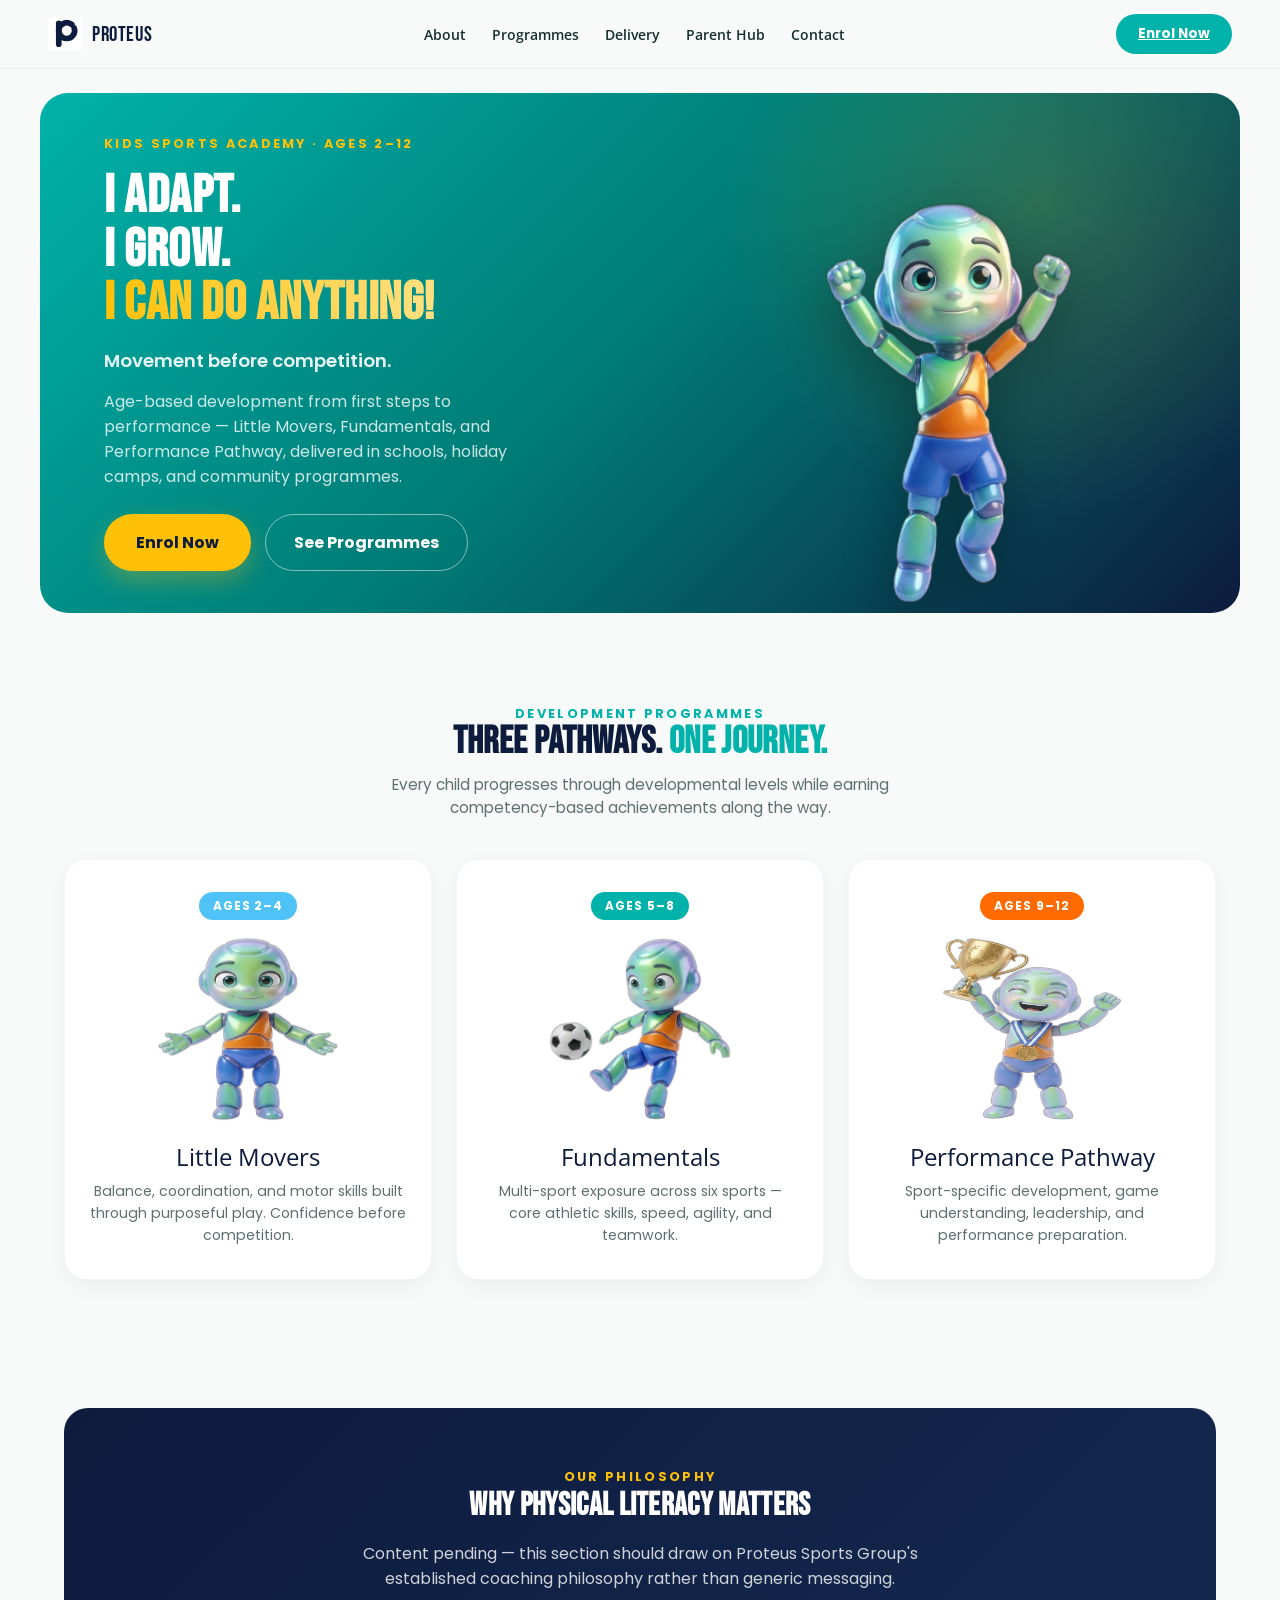
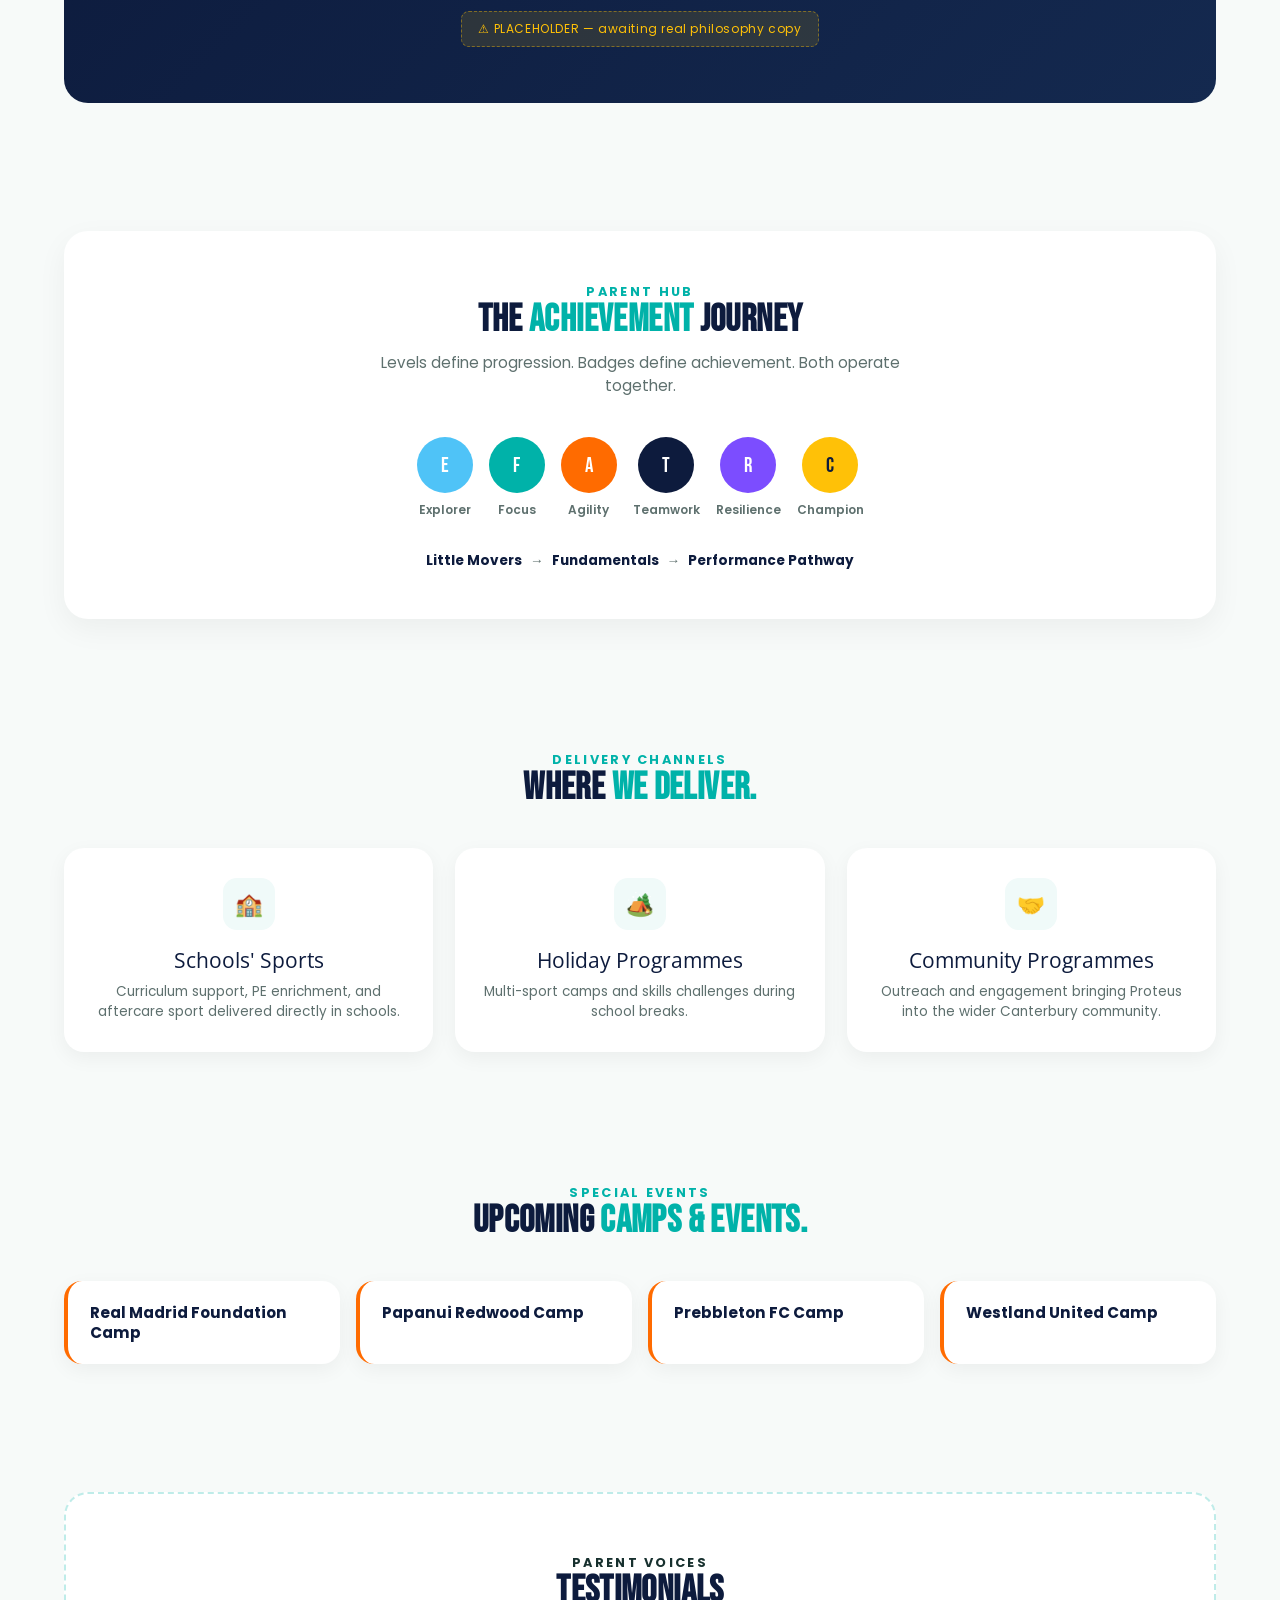
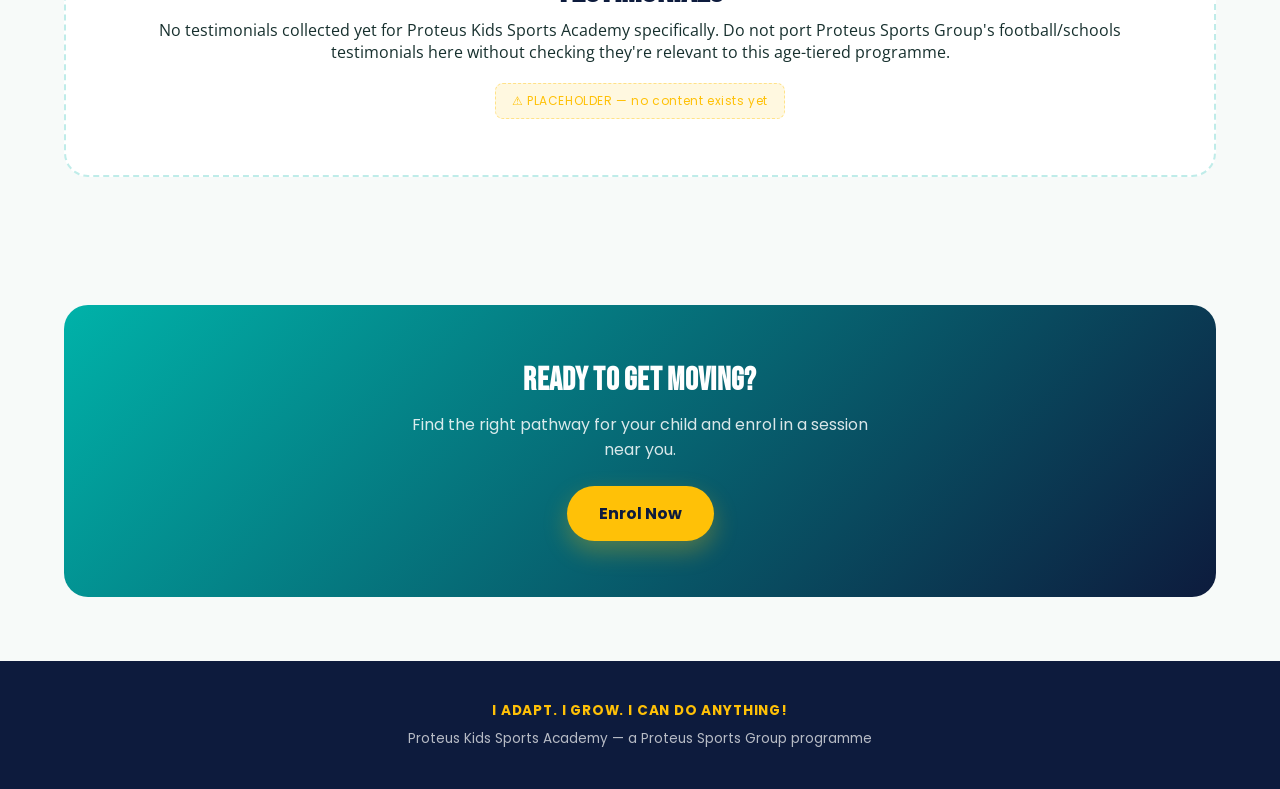
==== commit cd8ed324: "Phase 2: Site architecture — all pages, shared nav, routing New pages (9): - about.html — company ov" ====
--- a/index.html
+++ b/index.html
@@ -21,14 +21,14 @@
   <button class="nav-toggle" aria-label="Open menu" aria-expanded="false" aria-controls="nav-links">
     <span></span><span></span><span></span>
   </button>
-  <div class="nav-links" id="nav-links">
-    <a href="#pathways">Programmes</a>
+  <div class="nav-links">
+    <a href="about.html">About</a>
+    <a href="programmes/index.html">Programmes</a>
     <a href="#deliver">Delivery</a>
-    <a href="#events">Events</a>
-    <a href="#achieve">Parent Hub</a>
-    <a href="#contact">Contact</a>
+    <a href="parent-hub.html">Parent Hub</a>
+    <a href="contact.html">Contact</a>
   </div>
-  <button class="nav-cta">Enrol Now</button>
+  <a href="contact.html" class="nav-cta">Enrol Now</a>
 </nav>
 
 <main id="main-content">
@@ -168,33 +168,15 @@
 
 <button class="floating-cta" id="floatCta" aria-label="Enrol now"><span class="pulse"></span><span>Enrol Now</span></button>
 
+<script src="js/main.js"></script>
 <script>
-  const reveals = document.querySelectorAll('.reveal');
-  const observer = new IntersectionObserver((entries) => {
-    entries.forEach(entry => { if (entry.isIntersecting) entry.target.classList.add('visible'); });
-  }, { threshold: 0.15 });
-  reveals.forEach(el => observer.observe(el));
-
-  const nav = document.getElementById('nav');
-  window.addEventListener('scroll', () => {
-    nav.classList.toggle('scrolled', window.scrollY > 20);
-  });
-
-  const floatCta = document.getElementById('floatCta');
-  const heroWrap = document.querySelector('.hero-wrap');
-  const ctaObserver = new IntersectionObserver((entries) => {
-    entries.forEach(entry => { floatCta.classList.toggle('show', !entry.isIntersecting); });
-  }, { threshold: 0 });
-  ctaObserver.observe(heroWrap);
-
-  const toggle = document.querySelector('.nav-toggle');
-  const navLinks = document.getElementById('nav-links');
-  toggle.addEventListener('click', () => {
-    const expanded = toggle.getAttribute('aria-expanded') === 'true';
-    toggle.setAttribute('aria-expanded', !expanded);
-    toggle.setAttribute('aria-label', expanded ? 'Open menu' : 'Close menu');
-    navLinks.classList.toggle('open');
-  });
+  var floatCta = document.getElementById('floatCta');
+  var heroWrap = document.querySelector('.hero-wrap');
+  if (floatCta && heroWrap) {
+    new IntersectionObserver(function(entries) {
+      entries.forEach(function(entry) { floatCta.classList.toggle('show', !entry.isIntersecting); });
+    }, { threshold: 0 }).observe(heroWrap);
+  }
 </script>
 
 </body>
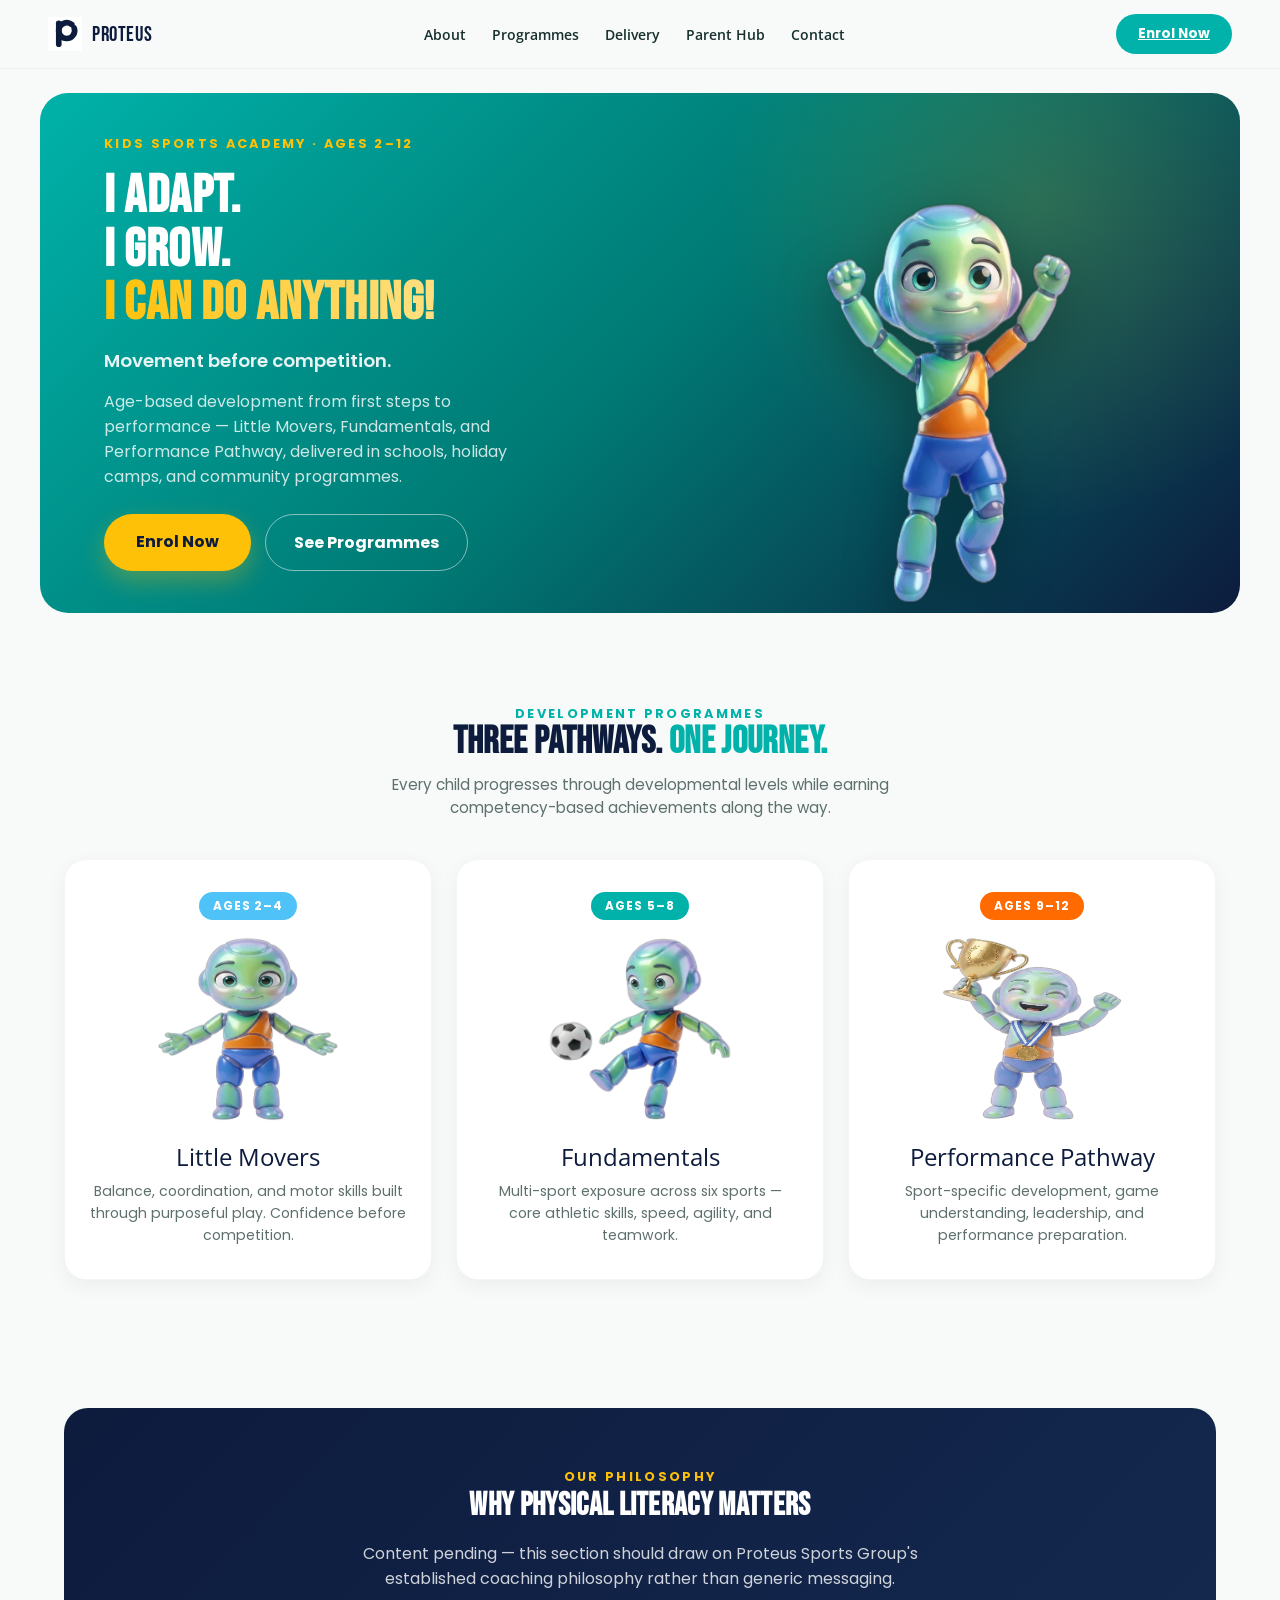
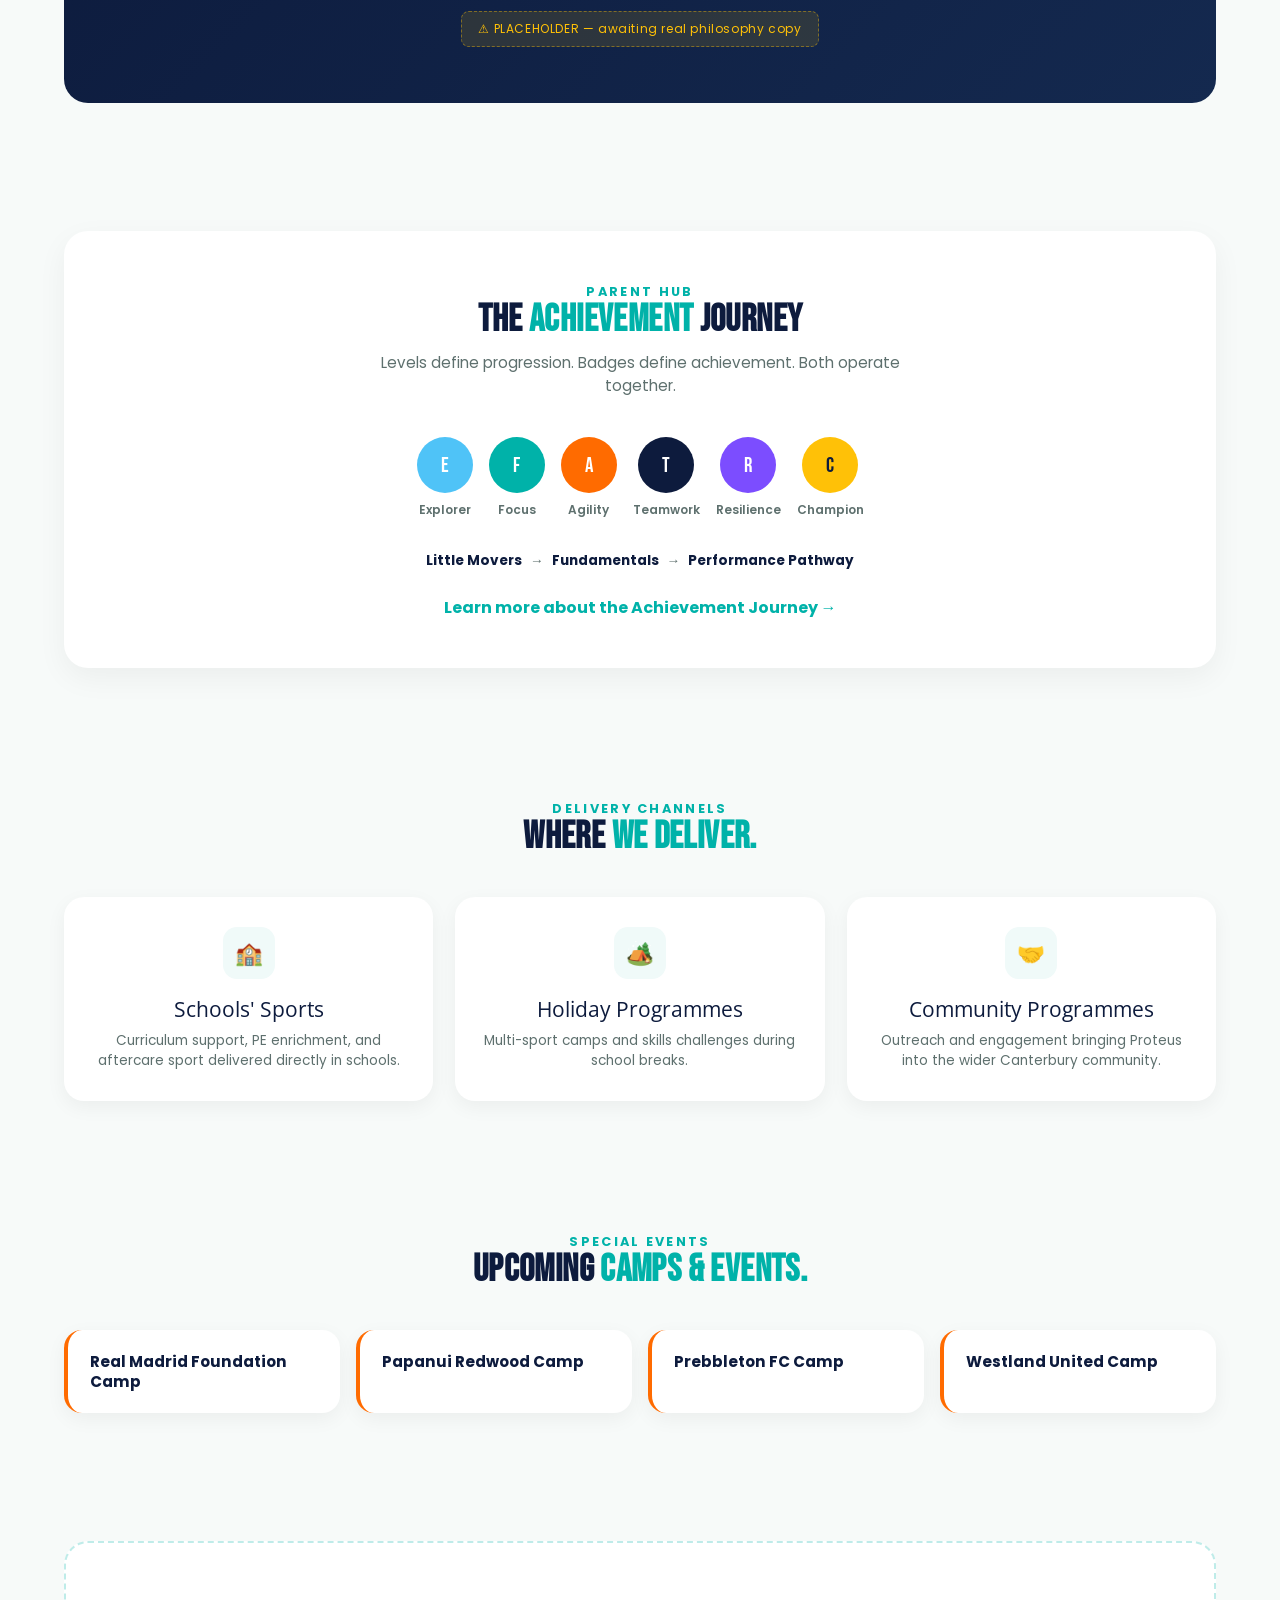
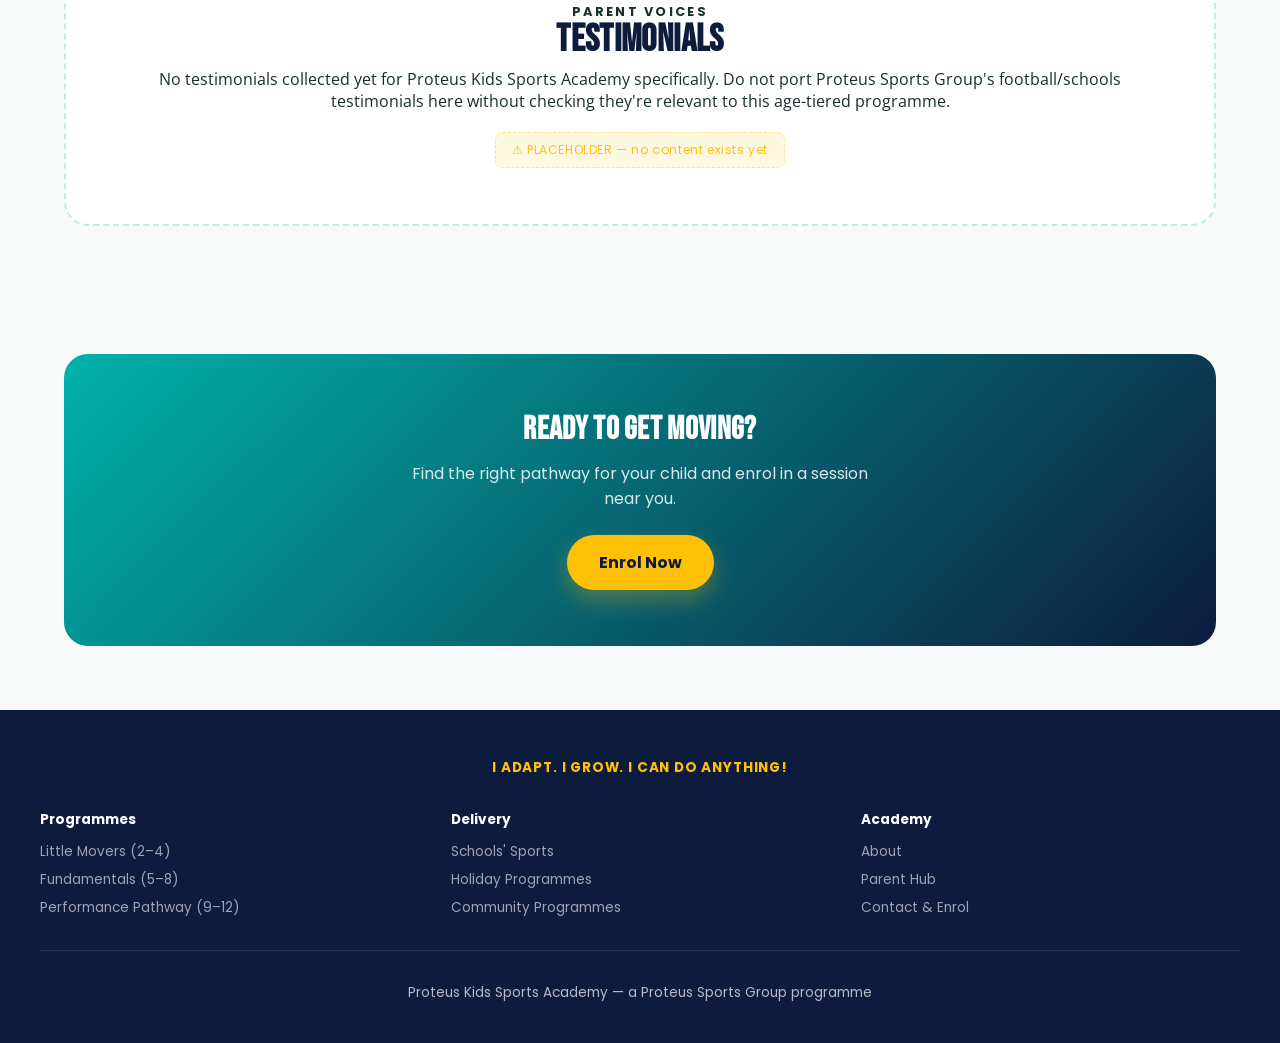
==== commit 276b7d83: "Phase 3: Core pages refined, site-wide consistency pass Home page (index.html): - Converted all CTA " ====
--- a/index.html
+++ b/index.html
@@ -6,6 +6,35 @@
 <title>Proteus Kids Sports Academy | Movement Before Competition</title>
 <meta name="description" content="Little Movers, Fundamentals, and Performance Pathway — age-based development programmes for children 2-12. Schools, holiday camps, and community sport across Canterbury.">
 <link rel="icon" href="images/dynamic-p.svg" type="image/svg+xml">
+
+<meta property="og:type" content="website">
+<meta property="og:title" content="Proteus Kids Sports Academy | Movement Before Competition">
+<meta property="og:description" content="Age-based development from first steps to performance — Little Movers, Fundamentals, and Performance Pathway across Canterbury.">
+<meta property="og:image" content="images/proto-celebrating.png">
+
+<meta name="twitter:card" content="summary_large_image">
+<meta name="twitter:title" content="Proteus Kids Sports Academy">
+<meta name="twitter:description" content="Movement before competition. Ages 2–12 across Canterbury, NZ.">
+
+<script type="application/ld+json">
+{
+  "@context": "https://schema.org",
+  "@type": "SportsActivityLocation",
+  "name": "Proteus Kids Sports Academy",
+  "description": "Age-based development programmes for children 2-12: Little Movers, Fundamentals, and Performance Pathway.",
+  "url": "https://proteuskids.co.nz",
+  "parentOrganization": {
+    "@type": "Organization",
+    "name": "Proteus Sports Group"
+  },
+  "address": {
+    "@type": "PostalAddress",
+    "addressRegion": "Canterbury",
+    "addressCountry": "NZ"
+  }
+}
+</script>
+
 <link rel="preconnect" href="https://fonts.googleapis.com">
 <link href="https://fonts.googleapis.com/css2?family=Bebas+Neue&family=Poppins:wght@400;500;600;700;800&family=Open+Sans:wght@400;600&display=swap" rel="stylesheet">
 <link rel="stylesheet" href="css/tokens.css">
@@ -18,7 +47,7 @@
 
 <nav class="nav" id="nav">
   <a href="index.html" class="nav-logo"><img src="images/dynamic-p.svg" alt="Proteus" width="34" height="34"><span class="word">PROTEUS</span></a>
-  <button class="nav-toggle" aria-label="Open menu" aria-expanded="false" aria-controls="nav-links">
+  <button class="nav-toggle" aria-label="Open menu" aria-expanded="false">
     <span></span><span></span><span></span>
   </button>
   <div class="nav-links">
@@ -42,11 +71,11 @@
       <p class="hero-philosophy">Movement before competition.</p>
       <p class="hero-sub">Age-based development from first steps to performance — Little Movers, Fundamentals, and Performance Pathway, delivered in schools, holiday camps, and community programmes.</p>
       <div class="hero-ctas">
-        <button class="btn-primary">Enrol Now</button>
-        <button class="btn-ghost">See Programmes</button>
-      </div>
-    </div>
-    <div class="hero-mascot"><img src="images/proto-celebrating.webp" alt="Proto celebrating" width="380" height="420" loading="eager"/></div>
+        <a href="contact.html" class="btn-primary">Enrol Now</a>
+        <a href="programmes/index.html" class="btn-ghost">See Programmes</a>
+      </div>
+    </div>
+    <div class="hero-mascot"><img src="images/proto-celebrating.webp" alt="Proto the Proteus mascot celebrating" width="380" height="420" loading="eager"/></div>
   </section>
 </div>
 
@@ -58,24 +87,24 @@
     <p class="section-sub">Every child progresses through developmental levels while earning competency-based achievements along the way.</p>
   </div>
   <div class="pathway-grid">
-    <div class="pathway-card lm">
+    <a href="programmes/little-movers.html" class="pathway-card lm">
       <span class="pathway-age">AGES 2–4</span>
       <img src="images/proto-welcoming.webp" alt="Little Movers" width="190" height="210" loading="lazy"/>
       <div class="pathway-name">Little Movers</div>
       <div class="pathway-desc">Balance, coordination, and motor skills built through purposeful play. Confidence before competition.</div>
-    </div>
-    <div class="pathway-card fn">
+    </a>
+    <a href="programmes/fundamentals.html" class="pathway-card fn">
       <span class="pathway-age">AGES 5–8</span>
       <img src="images/proto-soccer.webp" alt="Fundamentals" width="190" height="210" loading="lazy"/>
       <div class="pathway-name">Fundamentals</div>
       <div class="pathway-desc">Multi-sport exposure across six sports — core athletic skills, speed, agility, and teamwork.</div>
-    </div>
-    <div class="pathway-card pp">
+    </a>
+    <a href="programmes/performance-pathway.html" class="pathway-card pp">
       <span class="pathway-age">AGES 9–12</span>
       <img src="images/proto-champion.webp" alt="Performance Pathway" width="190" height="210" loading="lazy"/>
       <div class="pathway-name">Performance Pathway</div>
       <div class="pathway-desc">Sport-specific development, game understanding, leadership, and performance preparation.</div>
-    </div>
+    </a>
   </div>
 </section>
 
@@ -108,6 +137,9 @@
     <div class="progression-line">
       <span>Little Movers</span><span class="arrow">→</span><span>Fundamentals</span><span class="arrow">→</span><span>Performance Pathway</span>
     </div>
+    <div style="text-align:center; margin-top:var(--space-6);">
+      <a href="parent-hub.html" style="font-family:var(--font-ui); font-weight:700; color:var(--teal); text-decoration:none;">Learn more about the Achievement Journey →</a>
+    </div>
   </div>
 </section>
 
@@ -118,9 +150,21 @@
     <h2 class="section-title">Where <span class="accent">we deliver.</span></h2>
   </div>
   <div class="delivery-grid">
-    <div class="delivery-card"><div class="delivery-icon">🏫</div><div class="delivery-name">Schools' Sports</div><div class="delivery-desc">Curriculum support, PE enrichment, and aftercare sport delivered directly in schools.</div></div>
-    <div class="delivery-card"><div class="delivery-icon">🏕️</div><div class="delivery-name">Holiday Programmes</div><div class="delivery-desc">Multi-sport camps and skills challenges during school breaks.</div></div>
-    <div class="delivery-card"><div class="delivery-icon">🤝</div><div class="delivery-name">Community Programmes</div><div class="delivery-desc">Outreach and engagement bringing Proteus into the wider Canterbury community.</div></div>
+    <a href="delivery/schools.html" class="delivery-card">
+      <div class="delivery-icon">🏫</div>
+      <div class="delivery-name">Schools' Sports</div>
+      <div class="delivery-desc">Curriculum support, PE enrichment, and aftercare sport delivered directly in schools.</div>
+    </a>
+    <a href="delivery/holiday.html" class="delivery-card">
+      <div class="delivery-icon">🏕️</div>
+      <div class="delivery-name">Holiday Programmes</div>
+      <div class="delivery-desc">Multi-sport camps and skills challenges during school breaks.</div>
+    </a>
+    <a href="delivery/community.html" class="delivery-card">
+      <div class="delivery-icon">🤝</div>
+      <div class="delivery-name">Community Programmes</div>
+      <div class="delivery-desc">Outreach and engagement bringing Proteus into the wider Canterbury community.</div>
+    </a>
   </div>
 </section>
 
@@ -153,7 +197,7 @@
   <div class="cta-band">
     <h2>Ready to get moving?</h2>
     <p>Find the right pathway for your child and enrol in a session near you.</p>
-    <button class="btn-primary">Enrol Now</button>
+    <a href="contact.html" class="btn-primary">Enrol Now</a>
   </div>
 </section>
 
@@ -162,11 +206,31 @@
 <footer class="site-footer">
   <div class="footer-inner">
     <div class="footer-tag">I ADAPT. I GROW. I CAN DO ANYTHING!</div>
-    <div>Proteus Kids Sports Academy — a Proteus Sports Group programme</div>
+    <nav class="footer-links" aria-label="Footer navigation">
+      <div class="footer-col">
+        <strong>Programmes</strong>
+        <a href="programmes/little-movers.html">Little Movers (2–4)</a>
+        <a href="programmes/fundamentals.html">Fundamentals (5–8)</a>
+        <a href="programmes/performance-pathway.html">Performance Pathway (9–12)</a>
+      </div>
+      <div class="footer-col">
+        <strong>Delivery</strong>
+        <a href="delivery/schools.html">Schools' Sports</a>
+        <a href="delivery/holiday.html">Holiday Programmes</a>
+        <a href="delivery/community.html">Community Programmes</a>
+      </div>
+      <div class="footer-col">
+        <strong>Academy</strong>
+        <a href="about.html">About</a>
+        <a href="parent-hub.html">Parent Hub</a>
+        <a href="contact.html">Contact & Enrol</a>
+      </div>
+    </nav>
+    <div class="footer-bottom">Proteus Kids Sports Academy — a Proteus Sports Group programme</div>
   </div>
 </footer>
 
-<button class="floating-cta" id="floatCta" aria-label="Enrol now"><span class="pulse"></span><span>Enrol Now</span></button>
+<a href="contact.html" class="floating-cta" id="floatCta" aria-label="Enrol now"><span class="pulse"></span><span>Enrol Now</span></a>
 
 <script src="js/main.js"></script>
 <script>
--- a/css/components.css
+++ b/css/components.css
@@ -520,21 +520,68 @@
 .site-footer {
   background: var(--navy);
   color: rgba(255, 255, 255, 0.7);
-  padding: var(--space-10) var(--space-6);
+  padding: var(--space-12) var(--space-6) var(--space-10);
   font-family: var(--font-ui);
   font-size: var(--text-sm);
 }
 .footer-inner {
   max-width: var(--max-width);
   margin: 0 auto;
-  text-align: center;
 }
 .footer-tag {
   color: var(--yellow);
   font-weight: 700;
   letter-spacing: 0.06em;
-  margin-bottom: var(--space-2);
-}
+  margin-bottom: var(--space-8);
+  text-align: center;
+}
+.footer-links {
+  display: grid;
+  grid-template-columns: repeat(3, 1fr);
+  gap: var(--space-8);
+  margin-bottom: var(--space-8);
+  padding-bottom: var(--space-8);
+  border-bottom: 1px solid rgba(255, 255, 255, 0.1);
+}
+.footer-col {
+  display: flex;
+  flex-direction: column;
+  gap: var(--space-2);
+}
+.footer-col strong {
+  color: var(--white);
+  font-weight: 700;
+  font-size: var(--text-sm);
+  margin-bottom: var(--space-1);
+}
+.footer-col a {
+  color: rgba(255, 255, 255, 0.6);
+  text-decoration: none;
+  font-size: var(--text-sm);
+  transition: color 0.2s ease;
+}
+.footer-col a:hover { color: var(--yellow); }
+.footer-bottom { text-align: center; }
+@media (max-width: 600px) {
+  .footer-links { grid-template-columns: 1fr; gap: var(--space-6); }
+}
+
+/* ===== CARD AS LINK ===== */
+a.pathway-card,
+a.delivery-card {
+  text-decoration: none;
+  color: inherit;
+}
+
+/* ===== CONTACT GRID ===== */
+.contact-grid {
+  display: grid;
+  grid-template-columns: 1fr 1fr;
+  gap: var(--space-8);
+  max-width: 960px;
+  margin: 0 auto;
+}
+@media (max-width: 700px) { .contact-grid { grid-template-columns: 1fr; } }
 
 /* ===== FLOATING CTA ===== */
 .floating-cta {
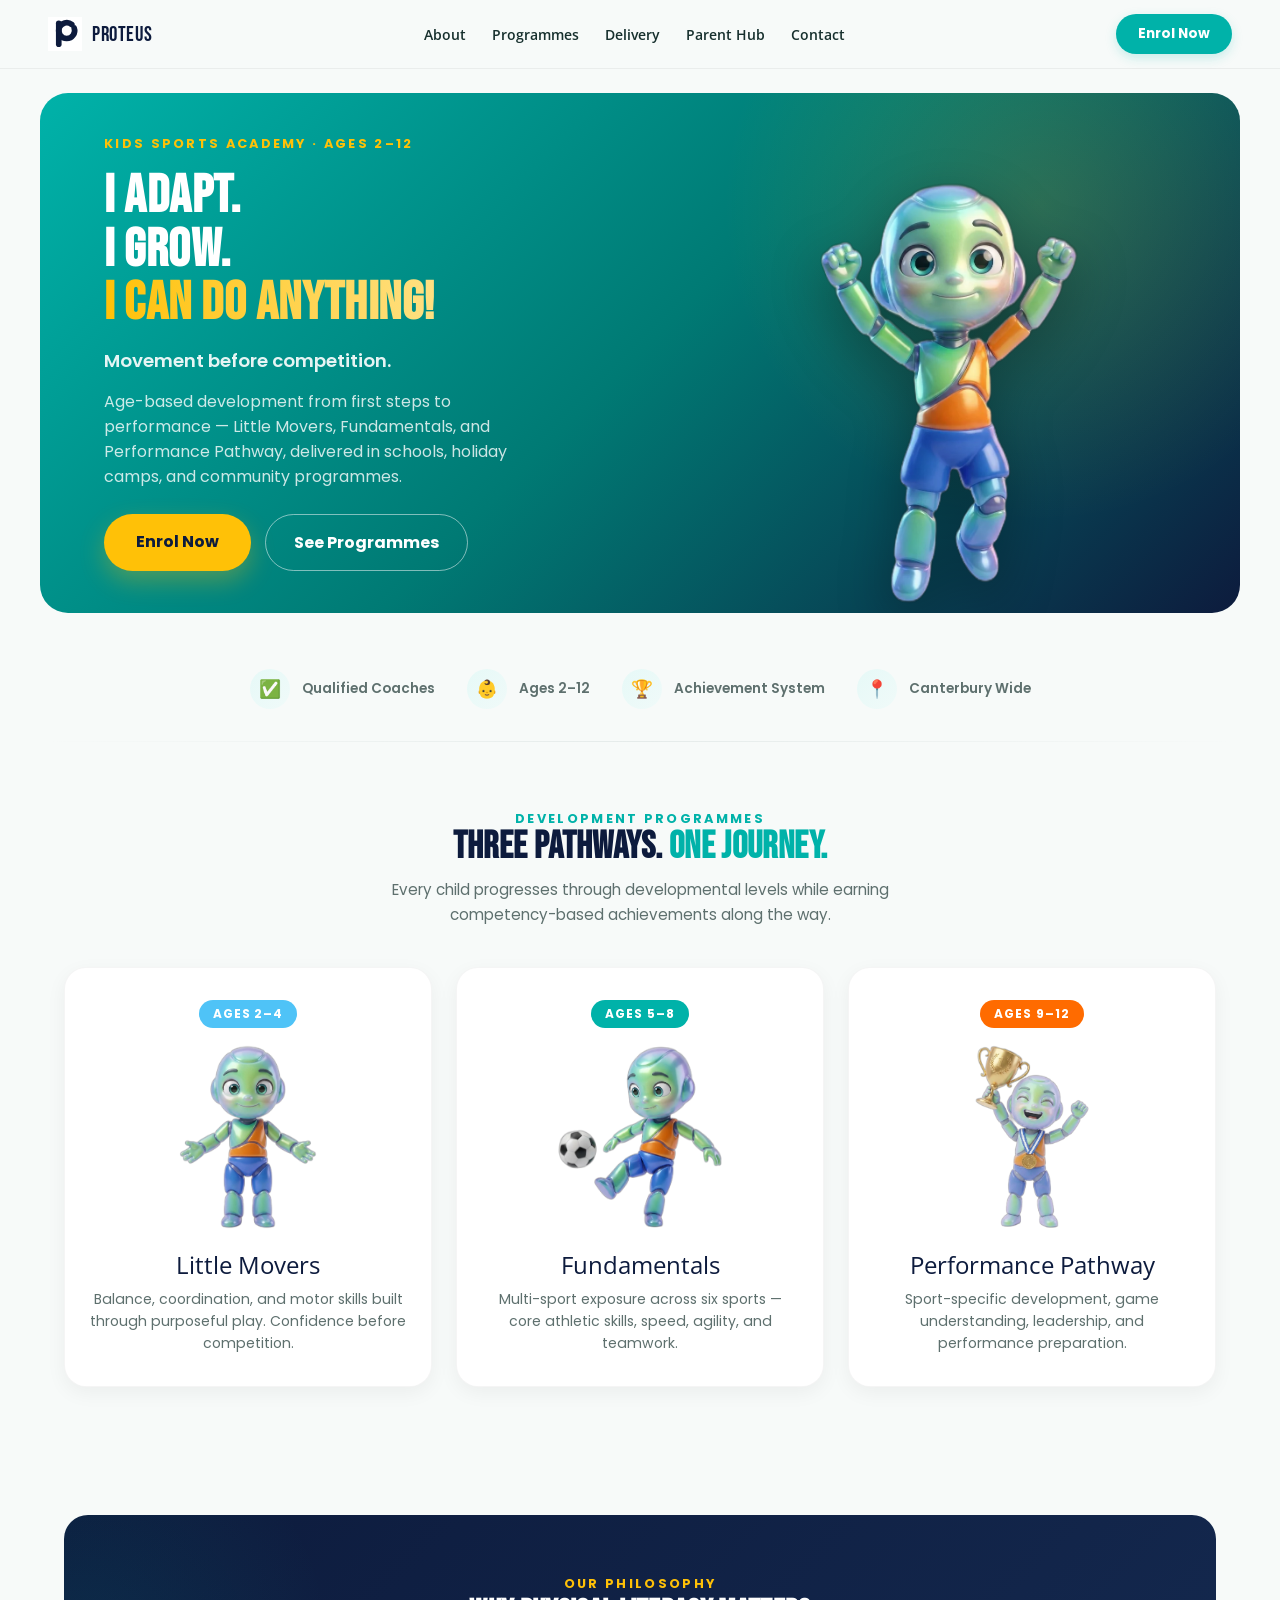
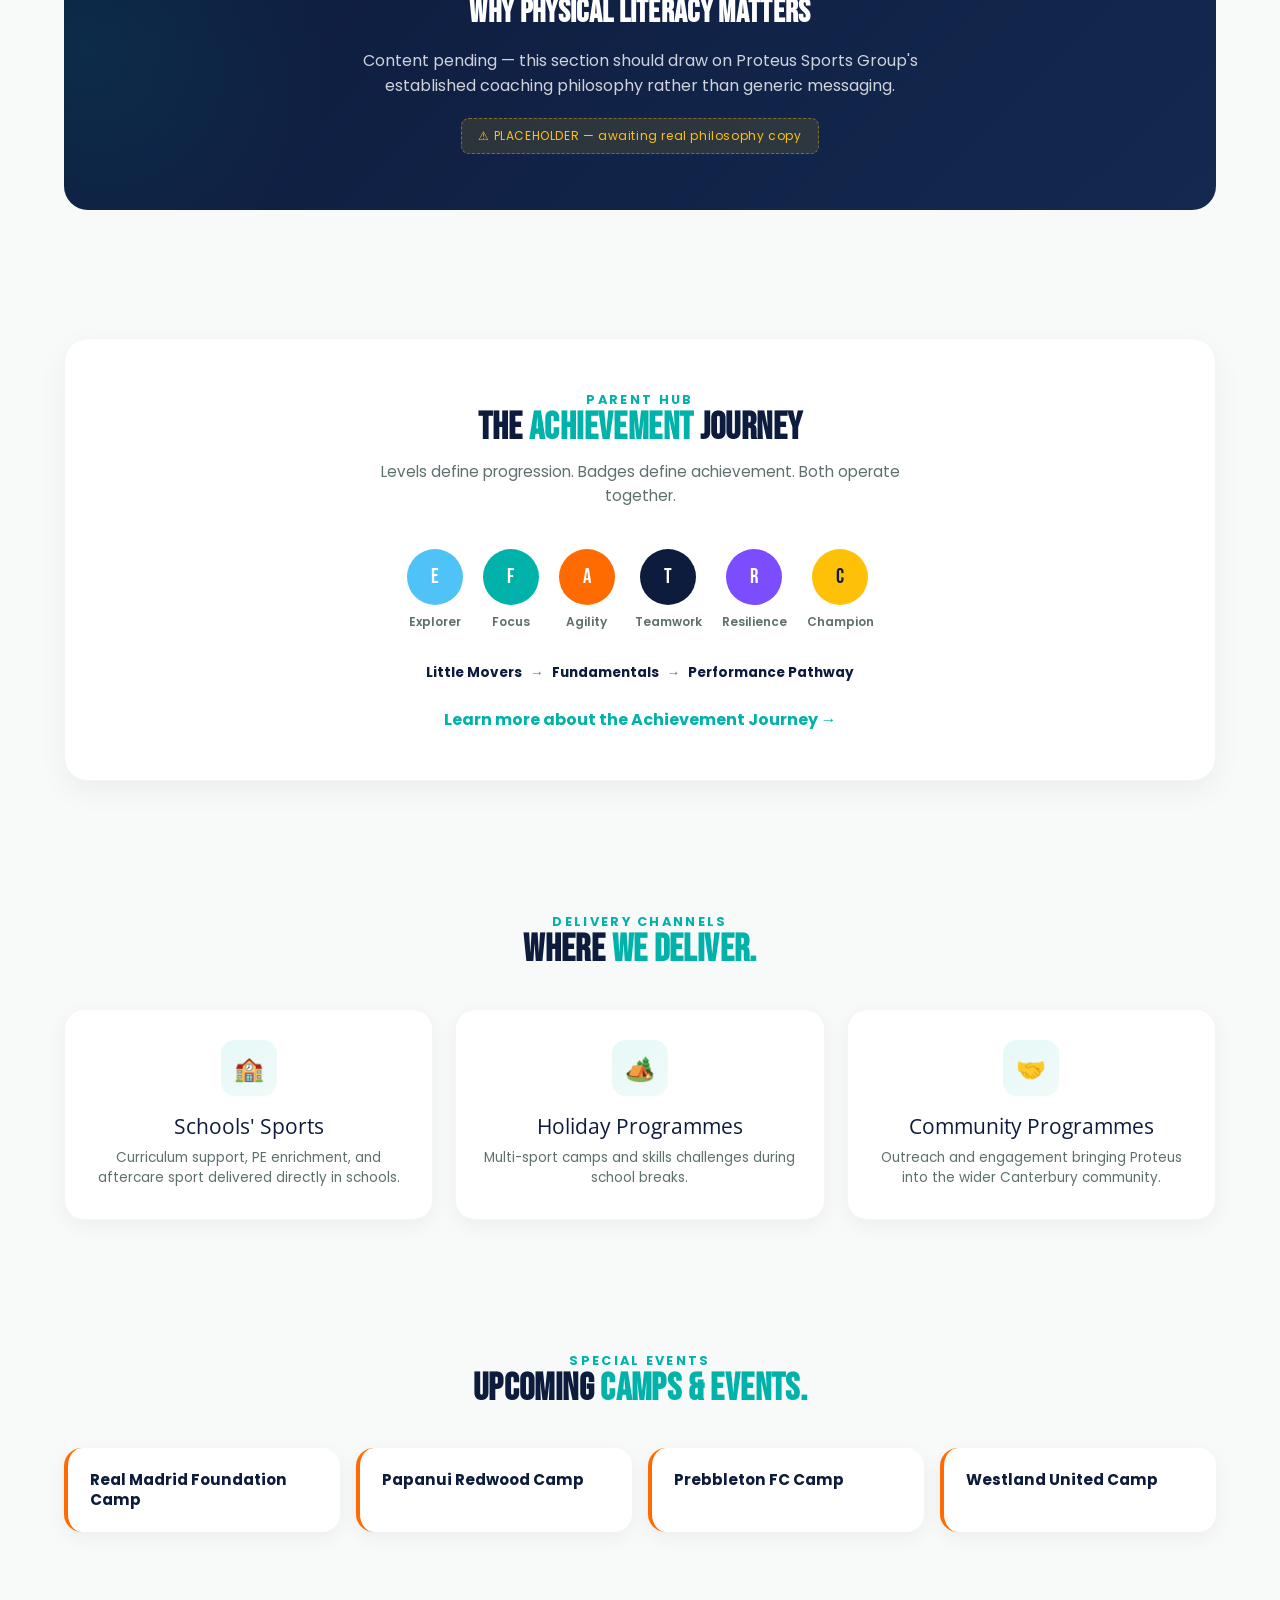
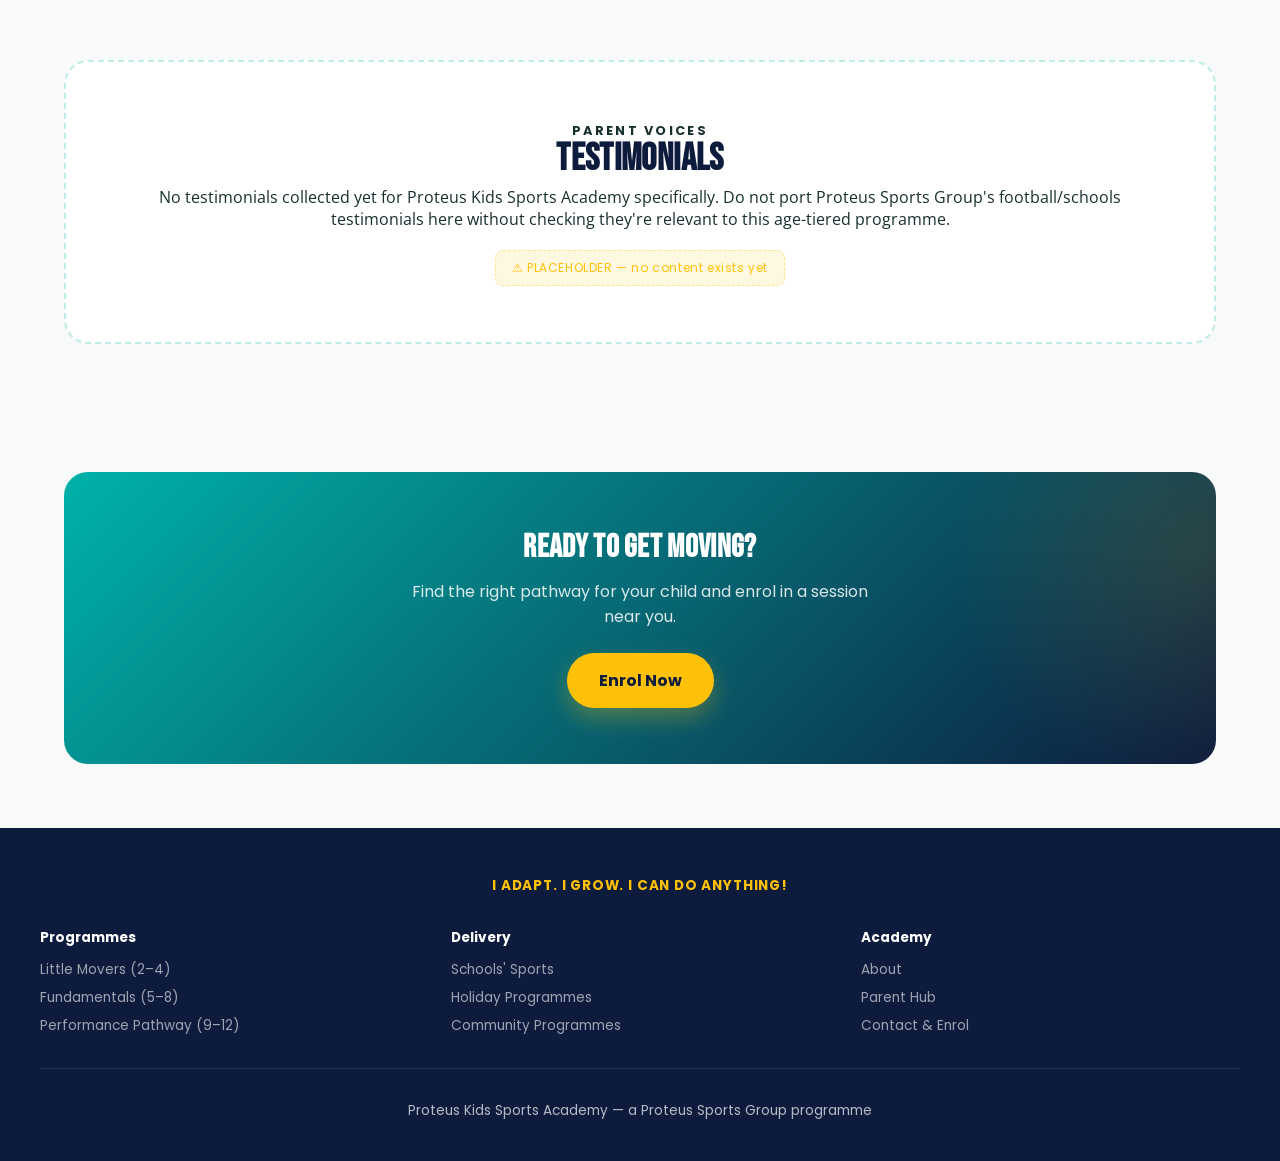
==== commit 2842feee: "Phase 8: Design enhancements — trust signals, image fixes, interactive features Fix mascot image asp" ====
--- a/index.html
+++ b/index.html
@@ -43,6 +43,7 @@
 </head>
 <body>
 
+<div class="scroll-progress"></div>
 <a href="#main-content" class="skip-link">Skip to main content</a>
 
 <nav class="nav" id="nav">
@@ -79,6 +80,16 @@
   </section>
 </div>
 
+<!-- TRUST STRIP -->
+<div class="trust-strip reveal">
+  <div class="trust-item"><div class="trust-icon">&#9989;</div>Qualified Coaches</div>
+  <div class="trust-item"><div class="trust-icon">&#128118;</div>Ages 2–12</div>
+  <div class="trust-item"><div class="trust-icon">&#127942;</div>Achievement System</div>
+  <div class="trust-item"><div class="trust-icon">&#128205;</div>Canterbury Wide</div>
+</div>
+
+<div class="section-divider"></div>
+
 <!-- 2. THREE DEVELOPMENT PATHWAYS -->
 <section class="section reveal" id="pathways">
   <div class="section-header">
@@ -229,6 +240,8 @@
     <div class="footer-bottom">Proteus Kids Sports Academy — a Proteus Sports Group programme</div>
   </div>
 </footer>
+
+<button class="back-to-top" aria-label="Back to top"><svg viewBox="0 0 24 24" fill="none" stroke="currentColor" stroke-width="2.5" stroke-linecap="round" stroke-linejoin="round"><polyline points="18 15 12 9 6 15"/></svg></button>
 
 <a href="contact.html" class="floating-cta" id="floatCta" aria-label="Enrol now"><span class="pulse"></span><span>Enrol Now</span></a>
 
--- a/css/base.css
+++ b/css/base.css
@@ -8,7 +8,7 @@
   overflow-x: hidden;
   -webkit-font-smoothing: antialiased;
 }
-img, svg { max-width: 100%; display: block; }
+img, svg { max-width: 100%; display: block; height: auto; }
 h1, h2, h3, .display { font-family: var(--font-display); letter-spacing: 0.01em; }
 
 a:focus-visible,
@@ -17,10 +17,49 @@
   outline-offset: 2px;
 }
 
+/* Scroll progress bar */
+.scroll-progress {
+  position: fixed;
+  top: 0;
+  left: 0;
+  height: 3px;
+  background: linear-gradient(90deg, var(--teal), var(--sky), var(--yellow));
+  z-index: 999;
+  width: 0%;
+  transition: width 0.1s linear;
+}
+
+/* Back to top */
+.back-to-top {
+  position: fixed;
+  bottom: var(--space-6);
+  left: var(--space-6);
+  z-index: 200;
+  width: 44px;
+  height: 44px;
+  border-radius: 50%;
+  background: var(--navy);
+  color: var(--white);
+  border: none;
+  cursor: pointer;
+  display: flex;
+  align-items: center;
+  justify-content: center;
+  box-shadow: 0 4px 16px rgba(13, 27, 61, 0.25);
+  opacity: 0;
+  transform: translateY(16px);
+  pointer-events: none;
+  transition: opacity 0.3s ease, transform 0.3s ease, background 0.2s ease;
+}
+.back-to-top.show { opacity: 1; transform: translateY(0); pointer-events: auto; }
+.back-to-top:hover { background: var(--teal); }
+.back-to-top svg { width: 20px; height: 20px; }
+
 @media (prefers-reduced-motion: reduce) {
   html { scroll-behavior: auto; }
   .reveal { opacity: 1 !important; transform: none !important; transition: none !important; }
   .hero-mascot img { animation: none !important; }
+  .scroll-progress { display: none; }
 }
 
 /* Skip link (accessibility) */
--- a/css/components.css
+++ b/css/components.css
@@ -7,12 +7,13 @@
   align-items: center;
   justify-content: space-between;
   padding: 14px var(--space-12);
-  background: rgba(247, 250, 249, 0.9);
-  backdrop-filter: blur(10px);
+  background: rgba(247, 250, 249, 0.92);
+  backdrop-filter: blur(12px);
+  -webkit-backdrop-filter: blur(12px);
   border-bottom: 1px solid var(--border);
   transition: box-shadow 0.3s ease;
 }
-.nav.scrolled { box-shadow: 0 4px 20px rgba(0, 0, 0, 0.06); }
+.nav.scrolled { box-shadow: 0 4px 24px rgba(0, 0, 0, 0.08); }
 
 .nav-logo {
   display: flex;
@@ -36,7 +37,21 @@
   font-size: var(--text-sm);
   font-family: var(--font-body);
   transition: color 0.2s ease;
-}
+  position: relative;
+}
+.nav-links a::after {
+  content: '';
+  position: absolute;
+  bottom: -4px;
+  left: 0;
+  width: 0;
+  height: 2px;
+  background: var(--teal);
+  border-radius: 2px;
+  transition: width 0.25s ease;
+}
+.nav-links a:hover::after,
+.nav-links a[aria-current="page"]::after { width: 100%; }
 .nav-links a:hover,
 .nav-links a[aria-current="page"] { color: var(--teal); }
 
@@ -50,9 +65,15 @@
   font-size: var(--text-sm);
   font-family: var(--font-ui);
   cursor: pointer;
-  transition: background var(--ease-default);
-}
-.nav-cta:hover { background: var(--teal-dark); }
+  text-decoration: none;
+  transition: background var(--ease-default), transform var(--ease-default), box-shadow var(--ease-default);
+  box-shadow: 0 4px 12px rgba(0, 178, 169, 0.2);
+}
+.nav-cta:hover {
+  background: var(--teal-dark);
+  transform: translateY(-1px);
+  box-shadow: 0 6px 16px rgba(0, 178, 169, 0.3);
+}
 
 /* Mobile menu toggle */
 .nav-toggle {
@@ -102,6 +123,7 @@
     gap: var(--space-4);
     box-shadow: var(--shadow-md);
   }
+  .nav-links a::after { display: none; }
   .nav-links.open { display: flex; }
   .nav-toggle { display: block; }
   .nav-cta { display: none; }
@@ -149,10 +171,11 @@
   font-size: 1rem;
   text-decoration: none;
   display: inline-block;
-  transition: background var(--ease-default), color var(--ease-default);
+  transition: background var(--ease-default), color var(--ease-default), border-color var(--ease-default);
 }
 .btn-ghost:hover {
   background: rgba(255, 255, 255, 0.15);
+  border-color: rgba(255, 255, 255, 0.8);
 }
 
 .btn-ghost--dark {
@@ -186,6 +209,7 @@
   max-width: 560px;
   margin: var(--space-3) auto 0;
   font-size: var(--text-md);
+  line-height: 1.6;
 }
 
 .eyebrow {
@@ -196,13 +220,20 @@
   text-transform: uppercase;
 }
 
-/* ===== SCROLL REVEAL ===== */
+/* ===== SCROLL REVEAL (visible by default, enhanced when JS loads) ===== */
 .reveal {
+  opacity: 1;
+  transform: translateY(0);
+}
+.reveal.js-reveal {
   opacity: 0;
   transform: translateY(28px);
-  transition: opacity var(--ease-smooth), transform var(--ease-smooth);
-}
-.reveal.visible { opacity: 1; transform: translateY(0); }
+  transition: opacity 0.7s ease, transform 0.7s ease;
+}
+.reveal.js-reveal.visible {
+  opacity: 1;
+  transform: translateY(0);
+}
 
 /* ===== CARDS ===== */
 .card {
@@ -211,9 +242,12 @@
   padding: var(--space-8) var(--space-6);
   box-shadow: var(--shadow-md);
   border: 1px solid rgba(0, 0, 0, 0.04);
-}
-.card--hover { transition: transform var(--ease-default); }
-.card--hover:hover { transform: translateY(-6px); }
+  transition: transform var(--ease-default), box-shadow var(--ease-default);
+}
+.card:hover {
+  transform: translateY(-4px);
+  box-shadow: 0 12px 32px rgba(0, 0, 0, 0.08);
+}
 
 /* ===== PATHWAY CARDS ===== */
 .pathway-grid { display: grid; grid-template-columns: repeat(3, 1fr); gap: var(--space-6); }
@@ -226,9 +260,16 @@
   text-align: center;
   position: relative;
   overflow: hidden;
-  transition: transform var(--ease-default);
-}
-.pathway-card:hover { transform: translateY(-6px); }
+  transition: transform var(--ease-default), box-shadow var(--ease-default), border-color 0.3s ease;
+}
+.pathway-card:hover {
+  transform: translateY(-8px);
+  box-shadow: 0 16px 40px rgba(0, 0, 0, 0.1);
+}
+.pathway-card.lm:hover { border-color: var(--sky); }
+.pathway-card.fn:hover { border-color: var(--teal); }
+.pathway-card.pp:hover { border-color: var(--orange); }
+
 .pathway-age {
   display: inline-block;
   font-family: var(--font-ui);
@@ -243,7 +284,14 @@
 .pathway-card.lm .pathway-age { background: var(--sky); }
 .pathway-card.fn .pathway-age { background: var(--teal); }
 .pathway-card.pp .pathway-age { background: var(--orange); }
-.pathway-card img { max-height: 190px; margin: 0 auto var(--space-4); }
+.pathway-card img {
+  max-height: 190px;
+  width: auto;
+  margin: 0 auto var(--space-4);
+  object-fit: contain;
+  transition: transform 0.4s ease;
+}
+.pathway-card:hover img { transform: scale(1.06); }
 .pathway-name { font-size: var(--text-3xl); color: var(--navy); margin-bottom: var(--space-2); }
 .pathway-desc {
   font-family: var(--font-ui);
@@ -251,7 +299,9 @@
   color: var(--muted);
   line-height: 1.55;
 }
-@media (max-width: 900px) { .pathway-grid { grid-template-columns: 1fr; } }
+@media (max-width: 900px) {
+  .pathway-grid { grid-template-columns: 1fr; max-width: 400px; margin: 0 auto; }
+}
 
 /* ===== DELIVERY CARDS ===== */
 .delivery-grid { display: grid; grid-template-columns: repeat(3, 1fr); gap: 22px; }
@@ -261,21 +311,30 @@
   padding: 30px var(--space-6);
   text-align: center;
   box-shadow: var(--shadow-md);
+  border: 1px solid rgba(0, 0, 0, 0.04);
+  transition: transform var(--ease-default), box-shadow var(--ease-default), border-color 0.3s ease;
+}
+.delivery-card:hover {
+  transform: translateY(-6px);
+  box-shadow: 0 14px 36px rgba(0, 0, 0, 0.09);
+  border-color: var(--teal);
 }
 .delivery-icon {
-  width: 52px;
-  height: 52px;
+  width: 56px;
+  height: 56px;
   border-radius: var(--radius-md);
-  background: #F0FAF9;
+  background: linear-gradient(135deg, #E6F9F7 0%, #F0FAF9 100%);
   display: flex;
   align-items: center;
   justify-content: center;
   margin: 0 auto var(--space-4);
-  font-size: 1.4rem;
-}
+  font-size: 1.5rem;
+  transition: transform 0.3s ease;
+}
+.delivery-card:hover .delivery-icon { transform: scale(1.1); }
 .delivery-name { font-size: var(--text-2xl); color: var(--navy); margin-bottom: var(--space-2); }
 .delivery-desc { font-family: var(--font-ui); font-size: var(--text-sm); color: var(--muted); line-height: 1.5; }
-@media (max-width: 900px) { .delivery-grid { grid-template-columns: 1fr; } }
+@media (max-width: 900px) { .delivery-grid { grid-template-columns: 1fr; max-width: 400px; margin: 0 auto; } }
 
 /* ===== EVENT CARDS ===== */
 .events-grid { display: grid; grid-template-columns: repeat(4, 1fr); gap: var(--space-4); }
@@ -285,6 +344,11 @@
   padding: 22px;
   box-shadow: var(--shadow-md);
   border-left: 4px solid var(--orange);
+  transition: transform var(--ease-default), box-shadow var(--ease-default);
+}
+.event-card:hover {
+  transform: translateY(-4px);
+  box-shadow: 0 10px 28px rgba(0, 0, 0, 0.08);
 }
 .event-name {
   font-family: var(--font-ui);
@@ -303,8 +367,20 @@
   padding: var(--space-14);
   text-align: center;
   color: var(--white);
-}
-.cta-band h2 { font-size: var(--text-4xl); margin-bottom: var(--space-3); }
+  position: relative;
+  overflow: hidden;
+}
+.cta-band::before {
+  content: '';
+  position: absolute;
+  top: -60%;
+  right: -20%;
+  width: 500px;
+  height: 500px;
+  background: radial-gradient(circle, rgba(255, 193, 7, 0.12) 0%, transparent 70%);
+  pointer-events: none;
+}
+.cta-band h2 { font-size: var(--text-4xl); margin-bottom: var(--space-3); position: relative; }
 .cta-band p {
   font-family: var(--font-ui);
   color: rgba(255, 255, 255, 0.85);
@@ -312,7 +388,9 @@
   max-width: 480px;
   margin-left: auto;
   margin-right: auto;
-}
+  position: relative;
+}
+.cta-band .btn-primary { position: relative; }
 
 /* ===== PHILOSOPHY CARD ===== */
 .philosophy-card {
@@ -321,8 +399,20 @@
   padding: var(--space-14);
   text-align: center;
   color: var(--white);
-}
-.philosophy-card h2 { font-size: var(--text-4xl); margin-bottom: var(--space-4); }
+  position: relative;
+  overflow: hidden;
+}
+.philosophy-card::before {
+  content: '';
+  position: absolute;
+  top: -40%;
+  left: -20%;
+  width: 500px;
+  height: 500px;
+  background: radial-gradient(circle, rgba(0, 178, 169, 0.1) 0%, transparent 70%);
+  pointer-events: none;
+}
+.philosophy-card h2 { font-size: var(--text-4xl); margin-bottom: var(--space-4); position: relative; }
 
 /* ===== ACHIEVEMENT / BADGE SYSTEM ===== */
 .achieve-card {
@@ -330,15 +420,23 @@
   border-radius: var(--radius-2xl);
   padding: var(--space-12);
   box-shadow: var(--shadow-lg);
+  border: 1px solid rgba(0, 0, 0, 0.04);
 }
 .badge-row {
   display: flex;
   justify-content: center;
   flex-wrap: wrap;
-  gap: var(--space-4);
+  gap: var(--space-5);
   margin-top: 28px;
 }
-.badge-chip { display: flex; flex-direction: column; align-items: center; gap: var(--space-2); }
+.badge-chip {
+  display: flex;
+  flex-direction: column;
+  align-items: center;
+  gap: var(--space-2);
+  transition: transform 0.3s ease;
+}
+.badge-chip:hover { transform: translateY(-4px); }
 .badge-icon {
   width: 56px;
   height: 56px;
@@ -349,6 +447,11 @@
   font-family: var(--font-display);
   font-size: var(--text-2xl);
   color: var(--white);
+  transition: transform 0.3s ease, box-shadow 0.3s ease;
+}
+.badge-chip:hover .badge-icon {
+  transform: scale(1.12);
+  box-shadow: 0 6px 20px rgba(0, 0, 0, 0.15);
 }
 .badge-chip:nth-child(1) .badge-icon { background: var(--sky); }
 .badge-chip:nth-child(2) .badge-icon { background: var(--teal); }
@@ -376,6 +479,38 @@
 }
 .progression-line .arrow { color: var(--muted); }
 
+/* ===== TRUST BANNER ===== */
+.trust-strip {
+  display: flex;
+  justify-content: center;
+  align-items: center;
+  flex-wrap: wrap;
+  gap: var(--space-8);
+  padding: var(--space-8) var(--space-6);
+  max-width: var(--max-width);
+  margin: 0 auto;
+}
+.trust-item {
+  display: flex;
+  align-items: center;
+  gap: var(--space-3);
+  font-family: var(--font-ui);
+  font-size: var(--text-sm);
+  font-weight: 600;
+  color: var(--muted);
+}
+.trust-icon {
+  width: 40px;
+  height: 40px;
+  border-radius: 50%;
+  background: linear-gradient(135deg, #E6F9F7 0%, #F0FAF9 100%);
+  display: flex;
+  align-items: center;
+  justify-content: center;
+  font-size: 1.1rem;
+  flex-shrink: 0;
+}
+
 /* ===== PLACEHOLDER MARKER ===== */
 .placeholder-note {
   display: inline-block;
@@ -445,10 +580,23 @@
   line-height: 1.6;
   margin-bottom: var(--space-6);
 }
-.programme-hero-image img { max-height: 380px; margin: 0 auto; }
+.programme-hero-image {
+  display: flex;
+  justify-content: center;
+  align-items: center;
+}
+.programme-hero-image img {
+  max-height: 380px;
+  width: auto;
+  object-fit: contain;
+  filter: drop-shadow(0 12px 24px rgba(0, 0, 0, 0.12));
+  transition: transform 0.5s ease;
+}
+.programme-hero-image img:hover { transform: scale(1.04); }
 @media (max-width: 900px) {
   .programme-hero { grid-template-columns: 1fr; text-align: center; }
   .programme-hero h1 { font-size: var(--text-5xl); }
+  .programme-hero-image img { max-height: 280px; }
 }
 
 .block { padding: var(--space-12) 0; border-top: 1px solid #E5EBEA; }
@@ -458,13 +606,20 @@
 .skill-chip {
   background: var(--white);
   border-radius: var(--radius-md);
-  padding: var(--space-4);
+  padding: var(--space-4) var(--space-3);
   text-align: center;
   box-shadow: var(--shadow-sm);
   font-family: var(--font-ui);
   font-weight: 600;
   font-size: var(--text-sm);
   color: var(--navy);
+  border: 1px solid rgba(0, 0, 0, 0.04);
+  transition: transform var(--ease-default), border-color 0.3s ease, box-shadow var(--ease-default);
+}
+.skill-chip:hover {
+  transform: translateY(-3px);
+  border-color: var(--teal);
+  box-shadow: 0 6px 18px rgba(0, 178, 169, 0.12);
 }
 @media (max-width: 700px) { .skills-grid { grid-template-columns: repeat(2, 1fr); } }
 
@@ -475,24 +630,81 @@
   padding: var(--space-5);
   text-align: center;
   box-shadow: var(--shadow-sm);
-}
-.sport-tile img { max-height: 100px; margin: 0 auto 10px; }
+  border: 1px solid rgba(0, 0, 0, 0.04);
+  transition: transform var(--ease-default), box-shadow var(--ease-default);
+}
+.sport-tile:hover {
+  transform: translateY(-4px);
+  box-shadow: 0 8px 24px rgba(0, 0, 0, 0.08);
+}
+.sport-tile img {
+  max-height: 100px;
+  width: auto;
+  margin: 0 auto 10px;
+  object-fit: contain;
+  transition: transform 0.3s ease;
+}
+.sport-tile:hover img { transform: scale(1.08); }
 .sport-tile .name { font-family: var(--font-ui); font-weight: 700; font-size: var(--text-base); color: var(--navy); }
 @media (max-width: 700px) { .sport-grid { grid-template-columns: repeat(2, 1fr); } }
 
-.faq-item { border-bottom: 1px solid #E5EBEA; padding: var(--space-4) 0; }
+/* ===== FAQ ACCORDION ===== */
+.faq-item {
+  border-bottom: 1px solid #E5EBEA;
+  padding: 0;
+}
 .faq-item h3 {
   font-family: var(--font-ui);
   font-size: var(--text-lg);
   font-weight: 700;
   color: var(--navy);
-  margin-bottom: var(--space-2);
-}
-.faq-item p {
+  margin: 0;
+  cursor: pointer;
+  padding: var(--space-5) 0;
+  display: flex;
+  align-items: center;
+  justify-content: space-between;
+  gap: var(--space-4);
+  transition: color 0.2s ease;
+  user-select: none;
+}
+.faq-item h3:hover { color: var(--teal); }
+.faq-item h3::after {
+  content: '+';
+  font-family: var(--font-ui);
+  font-size: 1.4rem;
+  font-weight: 300;
+  color: var(--teal);
+  flex-shrink: 0;
+  width: 28px;
+  height: 28px;
+  display: flex;
+  align-items: center;
+  justify-content: center;
+  border-radius: 50%;
+  background: rgba(0, 178, 169, 0.08);
+  transition: transform 0.3s ease, background 0.3s ease;
+}
+.faq-item.open h3::after {
+  content: '\2212';
+  transform: rotate(180deg);
+  background: rgba(0, 178, 169, 0.15);
+}
+.faq-answer {
+  max-height: 0;
+  overflow: hidden;
+  transition: max-height 0.35s ease, padding 0.35s ease;
+  padding: 0 0 0 0;
+}
+.faq-item.open .faq-answer {
+  max-height: 300px;
+  padding: 0 0 var(--space-5) 0;
+}
+.faq-answer p {
   font-family: var(--font-body);
   font-size: var(--text-base);
   color: var(--muted);
-  line-height: 1.6;
+  line-height: 1.7;
 }
 
 .related-pathways { display: flex; gap: var(--space-4); margin-top: var(--space-5); flex-wrap: wrap; }
@@ -504,9 +716,14 @@
   padding: var(--space-4);
   text-decoration: none;
   box-shadow: var(--shadow-sm);
-  transition: transform var(--ease-default);
-}
-.related-pathways a:hover { transform: translateY(-4px); }
+  border: 1px solid rgba(0, 0, 0, 0.04);
+  transition: transform var(--ease-default), border-color 0.3s ease, box-shadow var(--ease-default);
+}
+.related-pathways a:hover {
+  transform: translateY(-4px);
+  border-color: var(--teal);
+  box-shadow: 0 8px 24px rgba(0, 0, 0, 0.08);
+}
 .related-pathways .age {
   font-family: var(--font-ui);
   font-size: 0.7rem;
@@ -602,6 +819,7 @@
   border: none;
   cursor: pointer;
   box-shadow: var(--shadow-glow);
+  text-decoration: none;
   opacity: 0;
   transform: translateY(20px) scale(0.9);
   pointer-events: none;
@@ -658,6 +876,7 @@
   background: linear-gradient(90deg, #FFC107 0%, #FFE082 100%);
   -webkit-background-clip: text;
   -webkit-text-fill-color: transparent;
+  background-clip: text;
 }
 .hero-philosophy {
   font-family: var(--font-ui);
@@ -673,7 +892,7 @@
   max-width: 420px;
   line-height: 1.55;
 }
-.hero-ctas { display: flex; gap: 14px; margin-top: var(--space-2); }
+.hero-ctas { display: flex; gap: 14px; margin-top: var(--space-2); flex-wrap: wrap; }
 .hero-mascot {
   display: flex;
   justify-content: center;
@@ -702,14 +921,22 @@
 @media (max-width: 900px) {
   .hero-banner {
     grid-template-columns: 1fr;
-    padding: 44px 28px;
+    padding: 44px 24px 32px;
     text-align: center;
     min-height: auto;
   }
   .hero-content { align-items: center; }
   .hero-tagline { font-size: var(--text-5xl); }
-  .hero-mascot { margin-top: var(--space-6); height: 280px; }
-  .hero-mascot img { max-height: 100%; }
+  .hero-mascot { margin-top: var(--space-4); height: auto; min-height: 200px; }
+  .hero-mascot img { max-height: 260px; }
   .hero-sub { max-width: 100%; }
   .hero-ctas { justify-content: center; }
 }
+
+/* ===== SECTION DIVIDER ===== */
+.section-divider {
+  height: 1px;
+  max-width: var(--max-width);
+  margin: 0 auto;
+  background: linear-gradient(90deg, transparent 0%, #E5EBEA 50%, transparent 100%);
+}
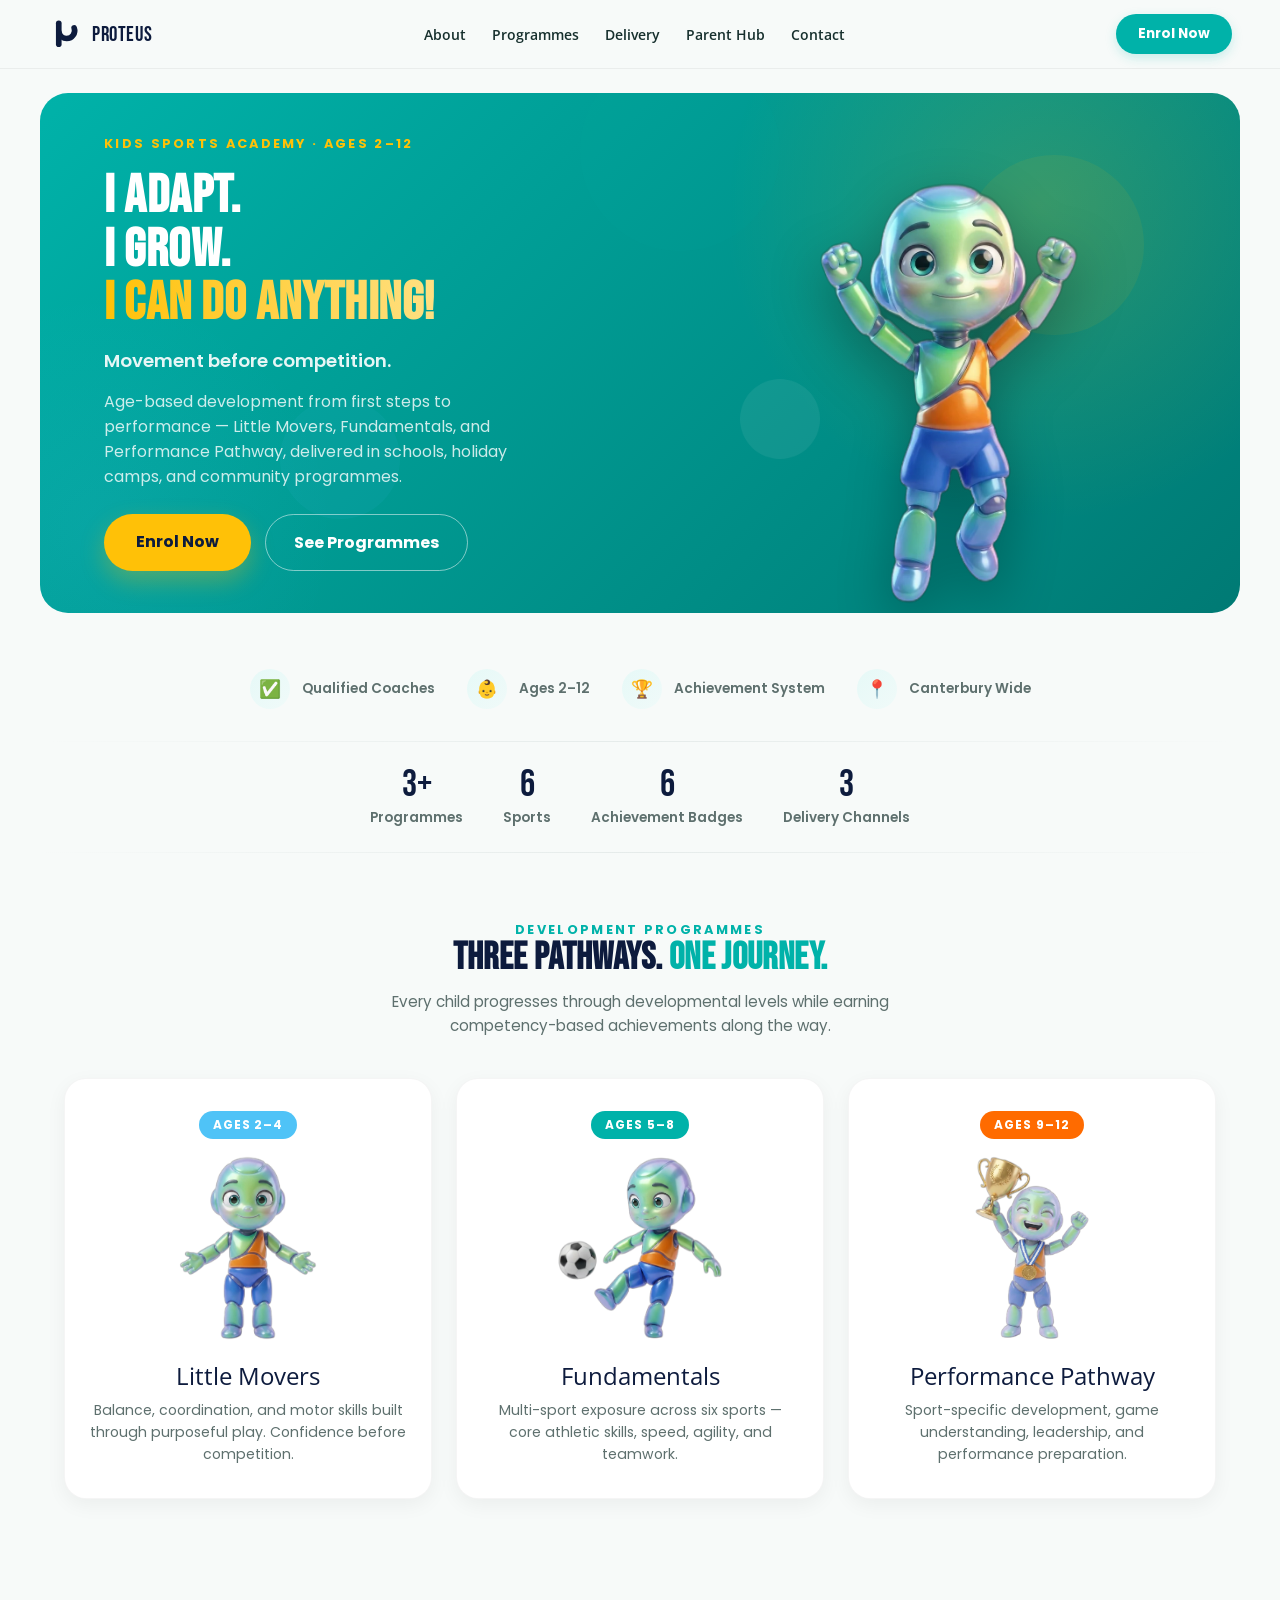
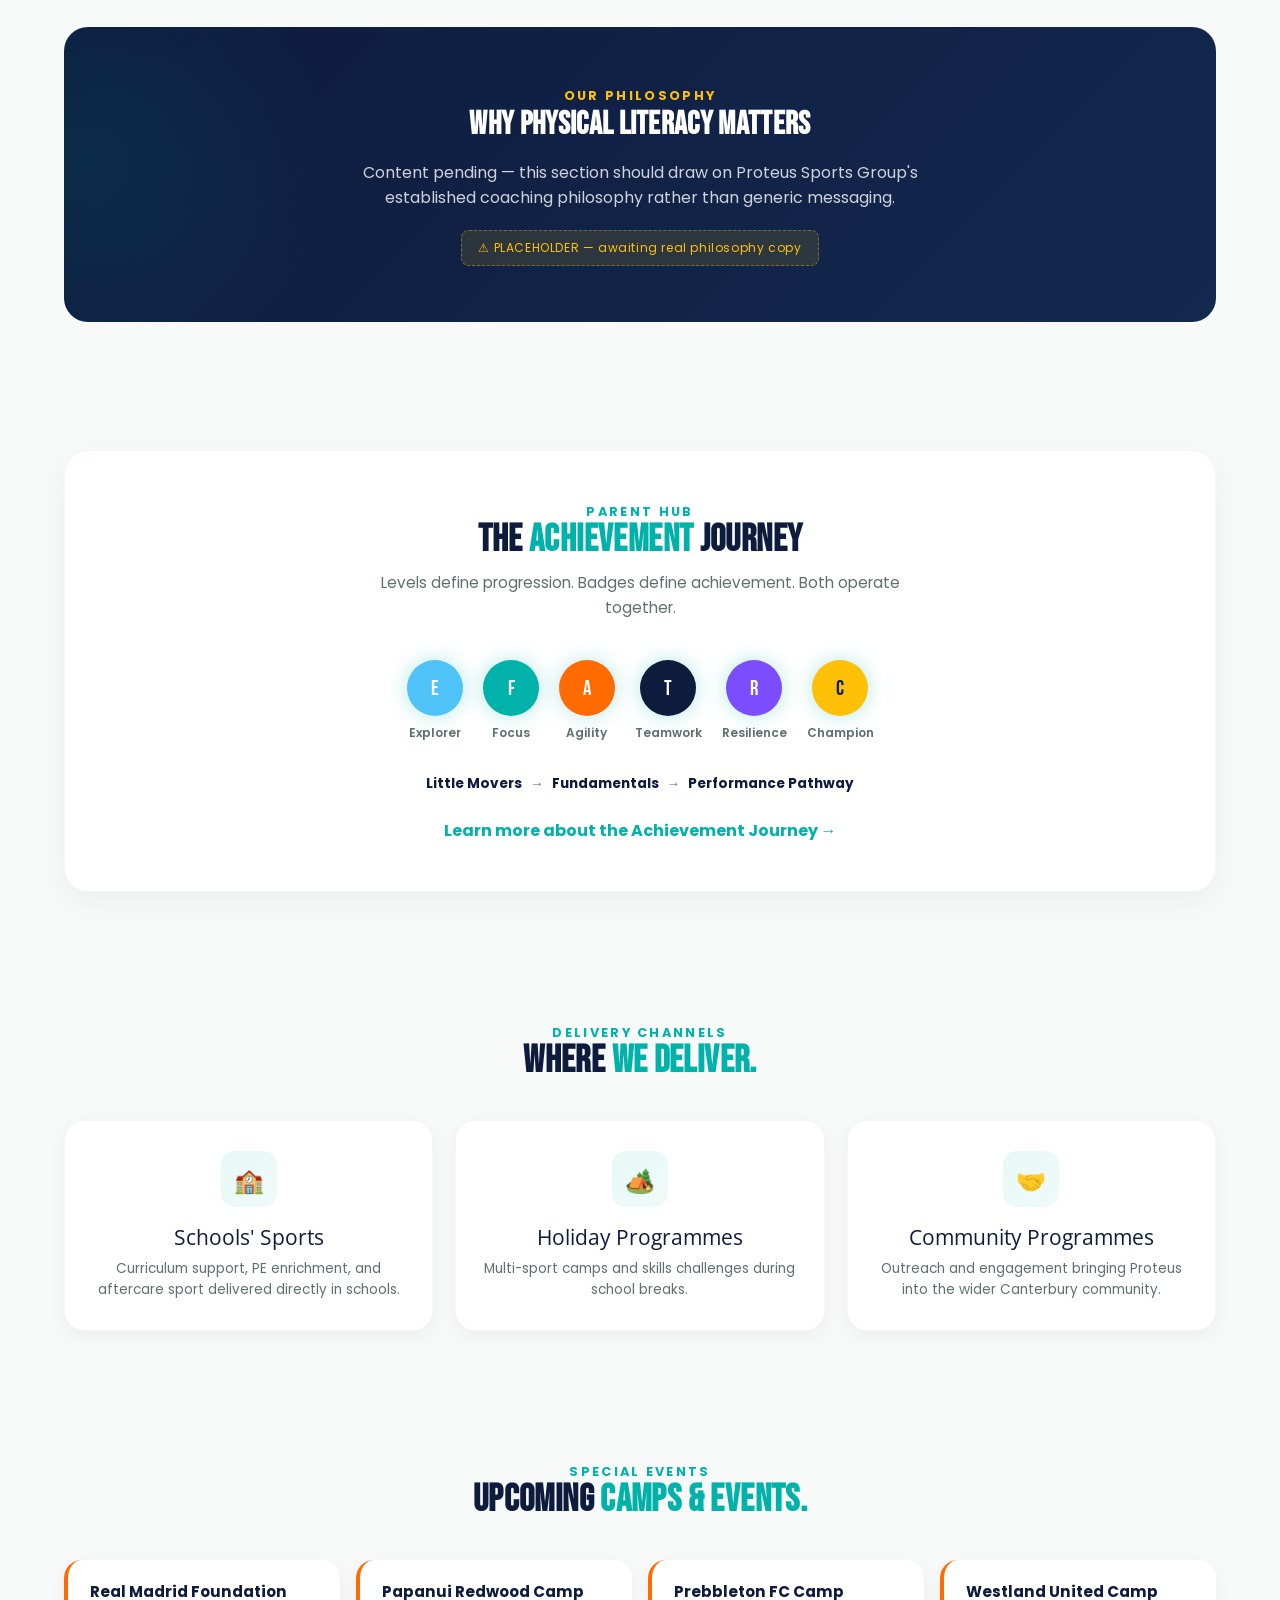
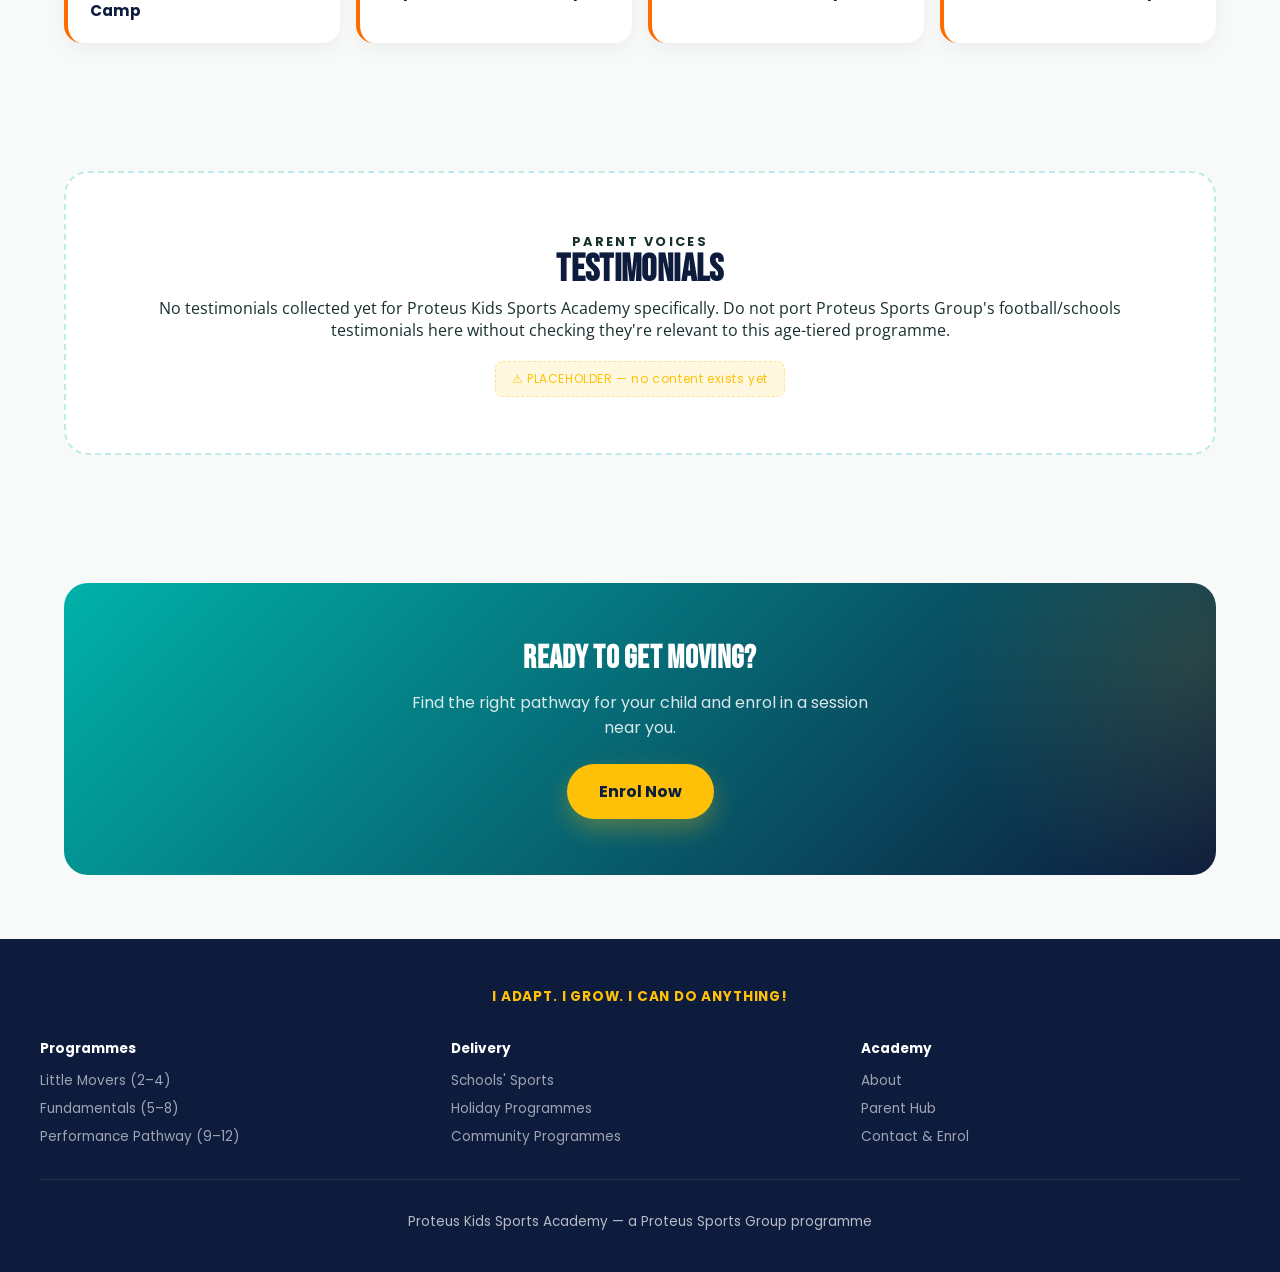
==== commit c1837097: "Phase 9: Brand motion system — Dynamic P animation, kinetic hero, badge unlock Add SVG draw animatio" ====
--- a/index.html
+++ b/index.html
@@ -47,7 +47,7 @@
 <a href="#main-content" class="skip-link">Skip to main content</a>
 
 <nav class="nav" id="nav">
-  <a href="index.html" class="nav-logo"><img src="images/dynamic-p.svg" alt="Proteus" width="34" height="34"><span class="word">PROTEUS</span></a>
+  <a href="index.html" class="nav-logo"><svg viewBox="0 0 1200 1200" width="34" height="34" aria-label="Proteus" role="img"><rect width="1200" height="1200" fill="none"/><g fill="none" stroke="#0D1B3D" stroke-width="200" stroke-linecap="round" stroke-linejoin="round"><line class="p-stem" x1="380" y1="220" x2="380" y2="960"/><path class="p-loop" d="M 923.1 384.2 A 280 280 0 1 1 840.0 265.5"/></g></svg><span class="word">PROTEUS</span></a>
   <button class="nav-toggle" aria-label="Open menu" aria-expanded="false">
     <span></span><span></span><span></span>
   </button>
@@ -66,6 +66,7 @@
 <!-- 1. HERO -->
 <div class="hero-wrap">
   <section class="hero-banner">
+    <div class="hero-shapes"><div class="hero-shape hero-shape--1"></div><div class="hero-shape hero-shape--2"></div><div class="hero-shape hero-shape--3"></div><div class="hero-shape hero-shape--4"></div></div>
     <div class="hero-content">
       <span class="eyebrow">Kids Sports Academy · Ages 2–12</span>
       <h1 class="hero-tagline">I Adapt.<br/>I Grow.<br/><span class="hl">I Can Do Anything!</span></h1>
@@ -86,6 +87,15 @@
   <div class="trust-item"><div class="trust-icon">&#128118;</div>Ages 2–12</div>
   <div class="trust-item"><div class="trust-icon">&#127942;</div>Achievement System</div>
   <div class="trust-item"><div class="trust-icon">&#128205;</div>Canterbury Wide</div>
+</div>
+
+<div class="section-divider"></div>
+
+<div class="stat-row reveal">
+  <div class="stat-item"><div class="stat-number" data-count="3" data-suffix="+">0+</div><div class="stat-label">Programmes</div></div>
+  <div class="stat-item"><div class="stat-number" data-count="6">0</div><div class="stat-label">Sports</div></div>
+  <div class="stat-item"><div class="stat-number" data-count="6">0</div><div class="stat-label">Achievement Badges</div></div>
+  <div class="stat-item"><div class="stat-number" data-count="3">0</div><div class="stat-label">Delivery Channels</div></div>
 </div>
 
 <div class="section-divider"></div>
--- a/css/base.css
+++ b/css/base.css
@@ -59,6 +59,14 @@
   html { scroll-behavior: auto; }
   .reveal { opacity: 1 !important; transform: none !important; transition: none !important; }
   .hero-mascot img { animation: none !important; }
+  .hero-banner { animation: none !important; }
+  .hero-banner::after { animation: none !important; }
+  .hero-shape { animation: none !important; }
+  .nav-logo svg .p-stem,
+  .nav-logo svg .p-loop { stroke-dashoffset: 0 !important; animation: none !important; }
+  .nav-logo .word { opacity: 1 !important; animation: none !important; }
+  .badge-chip.animate-in .badge-icon,
+  .badge-chip.animate-in .badge-label { animation: none !important; opacity: 1 !important; }
   .scroll-progress { display: none; }
 }
 
--- a/css/components.css
+++ b/css/components.css
@@ -843,12 +843,19 @@
   margin: 0 auto;
   min-height: 520px;
   background: linear-gradient(135deg, var(--teal) 0%, var(--teal-dark) 50%, var(--navy) 100%);
+  background-size: 200% 200%;
+  animation: kinetic-gradient 12s ease infinite;
   border-radius: 28px;
   overflow: hidden;
   display: grid;
   grid-template-columns: 1.15fr 0.85fr;
   align-items: center;
   padding: 0 var(--space-16);
+}
+@keyframes kinetic-gradient {
+  0% { background-position: 0% 50%; }
+  50% { background-position: 100% 50%; }
+  100% { background-position: 0% 50%; }
 }
 .hero-banner::before {
   content: '';
@@ -859,6 +866,69 @@
   height: 640px;
   background: radial-gradient(circle, rgba(255, 193, 7, 0.16) 0%, rgba(0, 0, 0, 0) 70%);
 }
+.hero-banner::after {
+  content: '';
+  position: absolute;
+  bottom: -30%;
+  left: -15%;
+  width: 480px;
+  height: 480px;
+  background: radial-gradient(circle, rgba(79, 195, 247, 0.1) 0%, transparent 70%);
+  animation: hero-blob 18s ease-in-out infinite alternate;
+}
+@keyframes hero-blob {
+  0% { transform: translate(0, 0) scale(1); }
+  100% { transform: translate(40px, -30px) scale(1.15); }
+}
+.hero-shapes {
+  position: absolute;
+  inset: 0;
+  overflow: hidden;
+  pointer-events: none;
+  z-index: 1;
+}
+.hero-shape {
+  position: absolute;
+  border-radius: 50%;
+  opacity: 0.07;
+  will-change: transform;
+}
+.hero-shape--1 {
+  width: 180px; height: 180px;
+  background: var(--yellow);
+  top: 12%; right: 8%;
+  animation: shape-drift-1 22s ease-in-out infinite alternate;
+}
+.hero-shape--2 {
+  width: 120px; height: 120px;
+  background: var(--sky);
+  bottom: 18%; left: 20%;
+  animation: shape-drift-2 26s ease-in-out infinite alternate;
+}
+.hero-shape--3 {
+  width: 80px; height: 80px;
+  background: var(--white);
+  top: 55%; right: 35%;
+  animation: shape-drift-3 20s ease-in-out infinite alternate;
+}
+.hero-shape--4 {
+  width: 200px; height: 200px;
+  background: var(--teal);
+  top: -8%; left: 45%;
+  animation: shape-drift-1 28s ease-in-out infinite alternate-reverse;
+}
+@keyframes shape-drift-1 {
+  0% { transform: translate(0, 0); }
+  100% { transform: translate(30px, 20px); }
+}
+@keyframes shape-drift-2 {
+  0% { transform: translate(0, 0); }
+  100% { transform: translate(-25px, -15px); }
+}
+@keyframes shape-drift-3 {
+  0% { transform: translate(0, 0) scale(1); }
+  100% { transform: translate(15px, -20px) scale(1.2); }
+}
 .hero-content {
   z-index: 2;
   display: flex;
@@ -916,6 +986,85 @@
   0% { box-shadow: 0 0 0 0 rgba(0, 178, 169, 0.6); }
   70% { box-shadow: 0 0 0 10px rgba(0, 178, 169, 0); }
   100% { box-shadow: 0 0 0 0 rgba(0, 178, 169, 0); }
+}
+
+/* ===== DYNAMIC P LOGO ANIMATION ===== */
+.nav-logo svg .p-stem {
+  stroke-dasharray: 740;
+  stroke-dashoffset: 740;
+  animation: draw-stem 0.5s ease-out 0.2s forwards;
+}
+.nav-logo svg .p-loop {
+  stroke-dasharray: 900;
+  stroke-dashoffset: 900;
+  animation: draw-loop 0.6s ease-out 0.5s forwards;
+}
+.nav-logo .word {
+  opacity: 0;
+  animation: fade-word 0.4s ease 0.9s forwards;
+}
+@keyframes draw-stem {
+  to { stroke-dashoffset: 0; }
+}
+@keyframes draw-loop {
+  to { stroke-dashoffset: 0; }
+}
+@keyframes fade-word {
+  to { opacity: 1; }
+}
+
+/* ===== BADGE UNLOCK ANIMATION ===== */
+.badge-chip.animate-in .badge-icon {
+  animation: badge-unlock 0.6s cubic-bezier(0.34, 1.56, 0.64, 1) forwards;
+}
+.badge-chip.animate-in .badge-label {
+  animation: badge-label-in 0.3s ease 0.4s forwards;
+  opacity: 0;
+}
+@keyframes badge-unlock {
+  0% { transform: scale(0); opacity: 0; }
+  50% { transform: scale(1.2); }
+  70% { transform: scale(0.95); }
+  100% { transform: scale(1); opacity: 1; box-shadow: 0 0 20px rgba(0, 178, 169, 0.3); }
+}
+@keyframes badge-label-in {
+  from { opacity: 0; transform: translateY(6px); }
+  to { opacity: 1; transform: translateY(0); }
+}
+.badge-chip.animate-in:nth-child(2) .badge-icon { animation-delay: 0.1s; }
+.badge-chip.animate-in:nth-child(2) .badge-label { animation-delay: 0.5s; }
+.badge-chip.animate-in:nth-child(3) .badge-icon { animation-delay: 0.2s; }
+.badge-chip.animate-in:nth-child(3) .badge-label { animation-delay: 0.6s; }
+.badge-chip.animate-in:nth-child(4) .badge-icon { animation-delay: 0.3s; }
+.badge-chip.animate-in:nth-child(4) .badge-label { animation-delay: 0.7s; }
+.badge-chip.animate-in:nth-child(5) .badge-icon { animation-delay: 0.4s; }
+.badge-chip.animate-in:nth-child(5) .badge-label { animation-delay: 0.8s; }
+.badge-chip.animate-in:nth-child(6) .badge-icon { animation-delay: 0.5s; }
+.badge-chip.animate-in:nth-child(6) .badge-label { animation-delay: 0.9s; }
+
+/* ===== STAT COUNTER ===== */
+.stat-row {
+  display: flex;
+  justify-content: center;
+  gap: var(--space-10);
+  flex-wrap: wrap;
+  padding: var(--space-6) 0;
+}
+.stat-item {
+  text-align: center;
+}
+.stat-number {
+  font-family: var(--font-display);
+  font-size: var(--text-5xl);
+  color: var(--navy);
+  line-height: 1;
+}
+.stat-label {
+  font-family: var(--font-ui);
+  font-size: var(--text-sm);
+  color: var(--muted);
+  font-weight: 600;
+  margin-top: var(--space-1);
 }
 
 @media (max-width: 900px) {
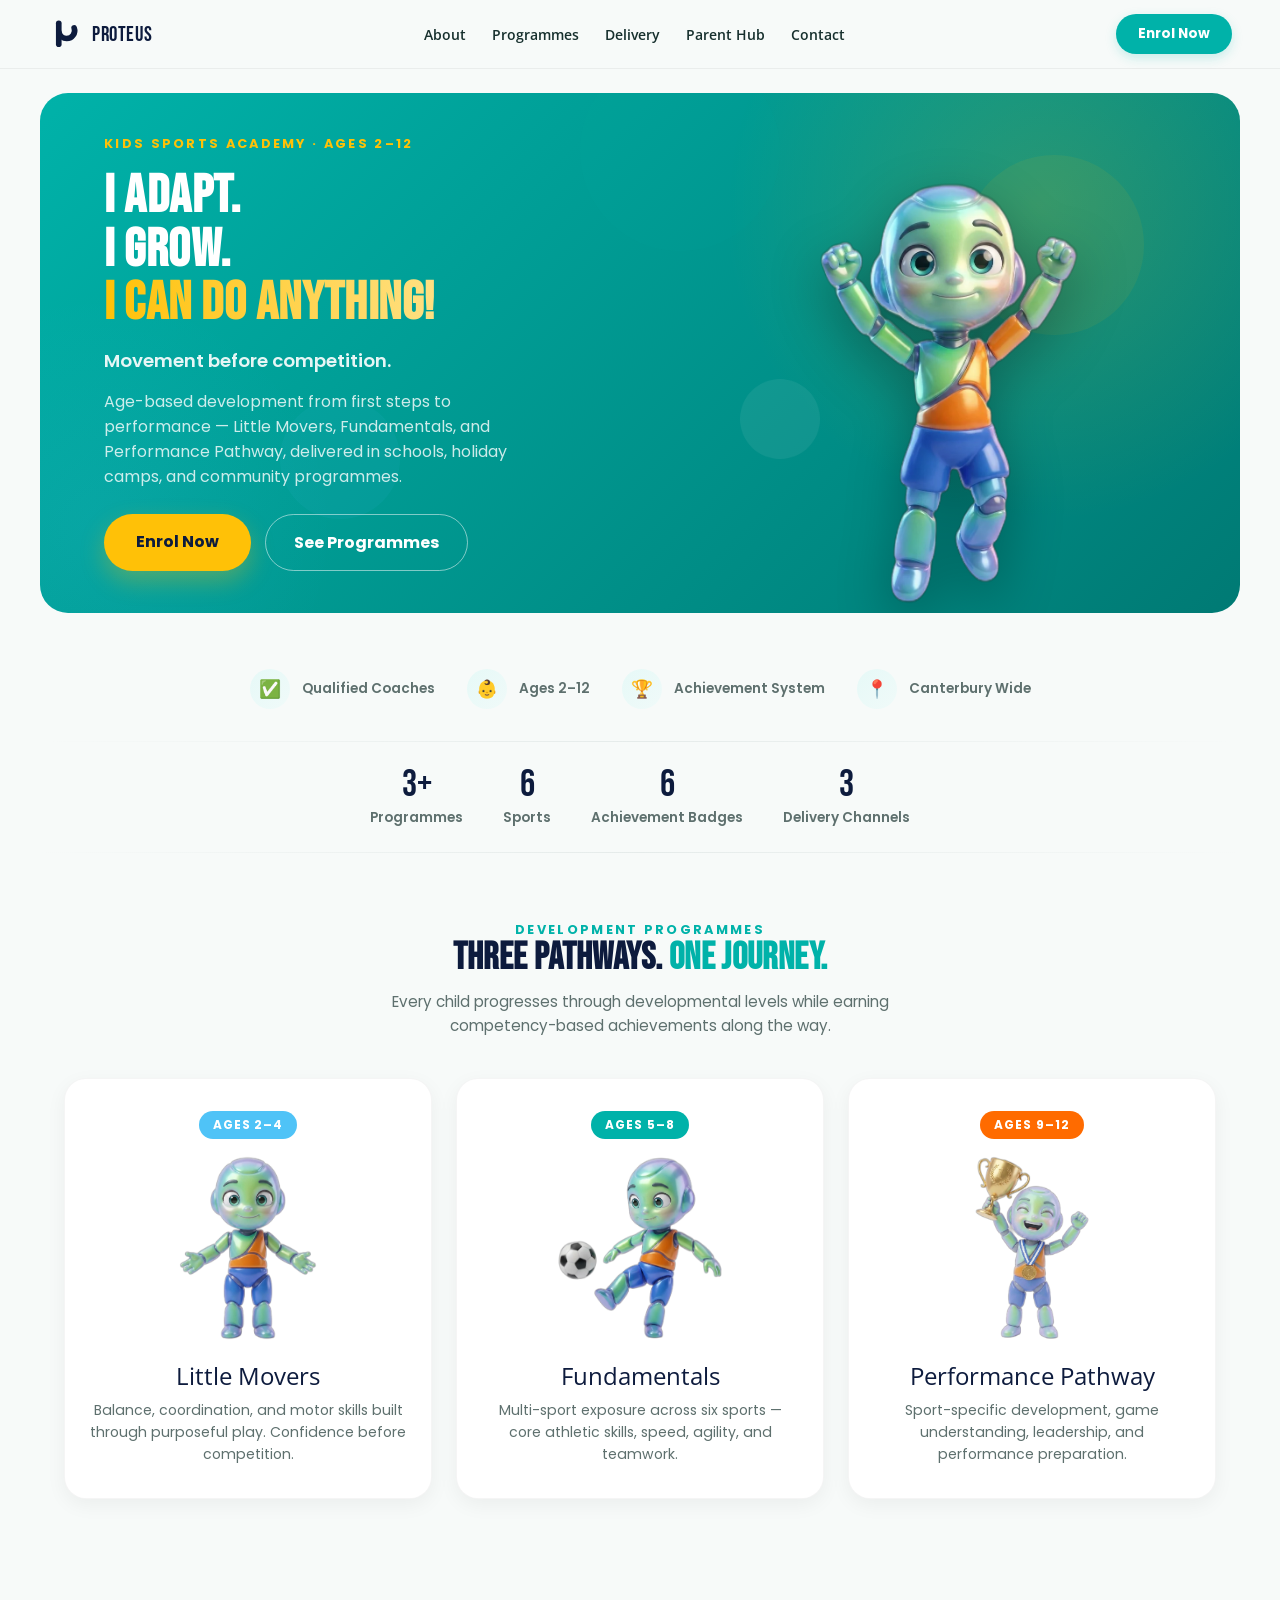
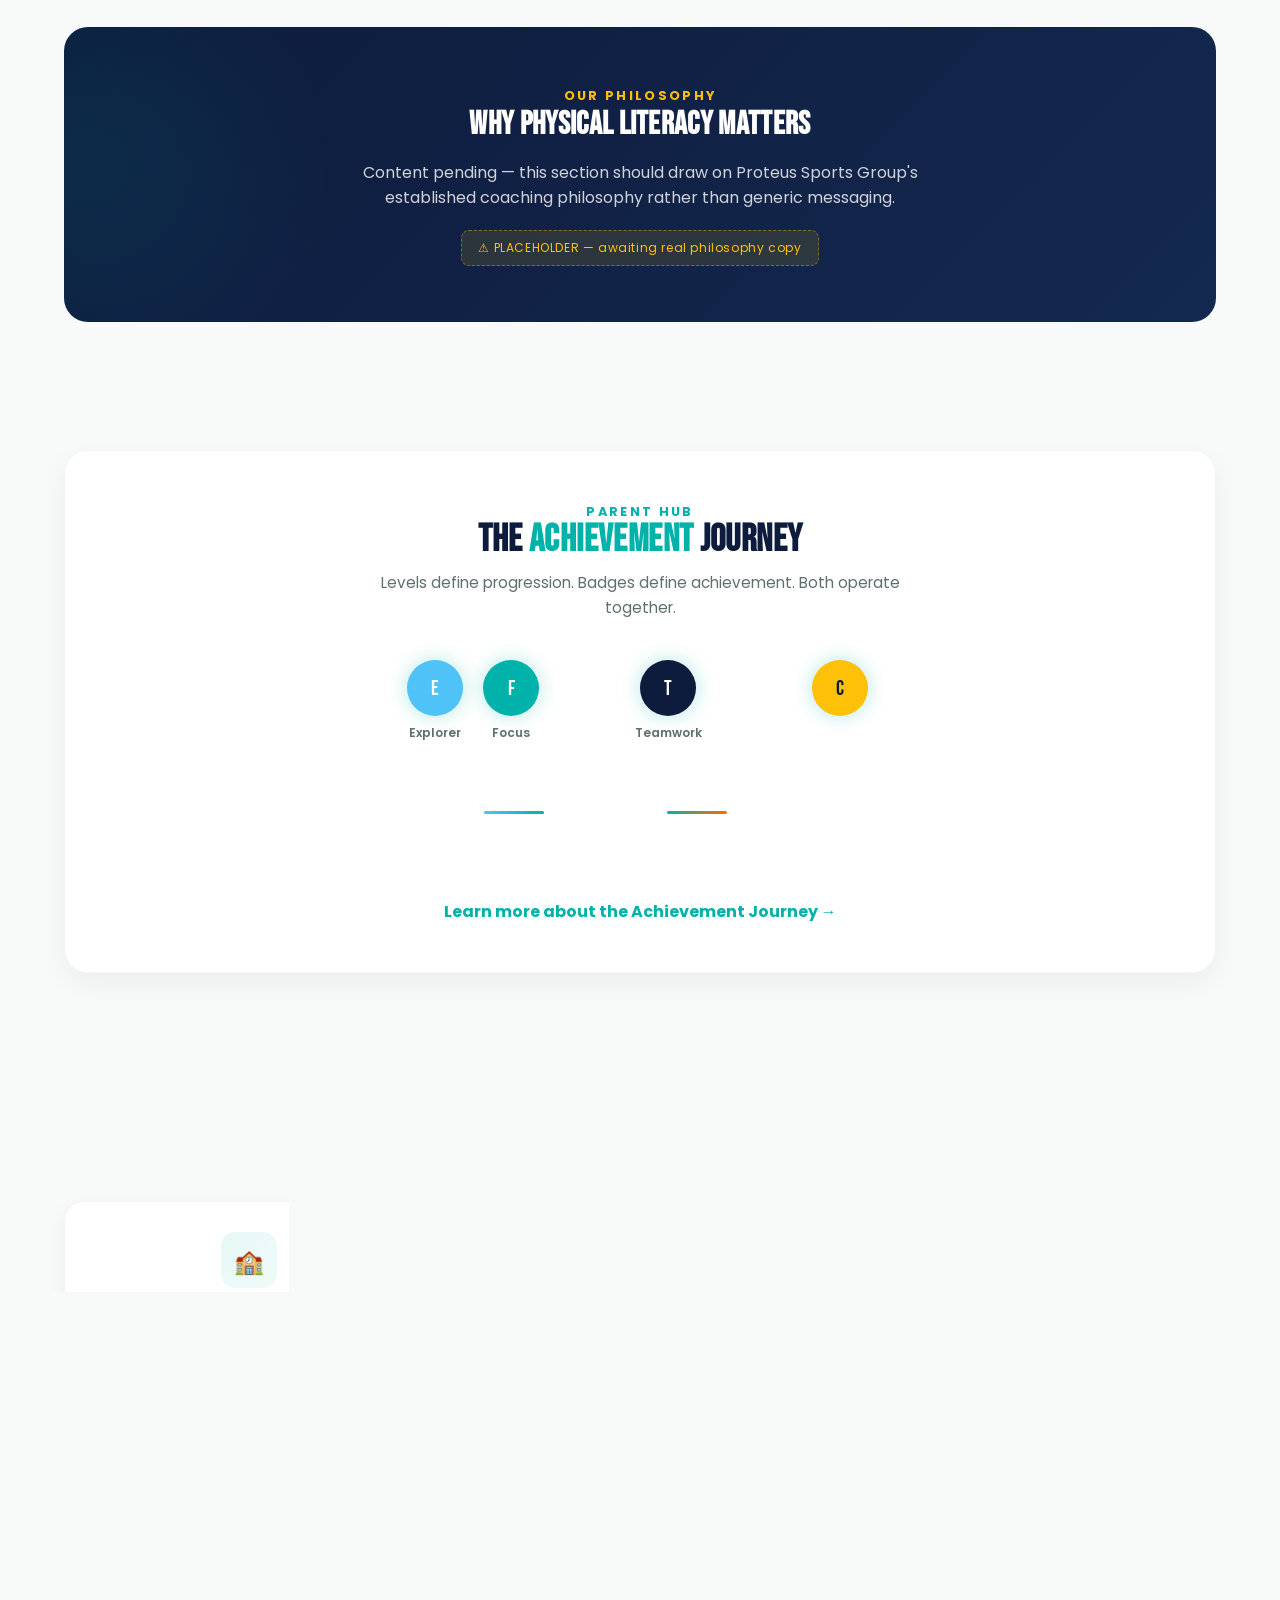
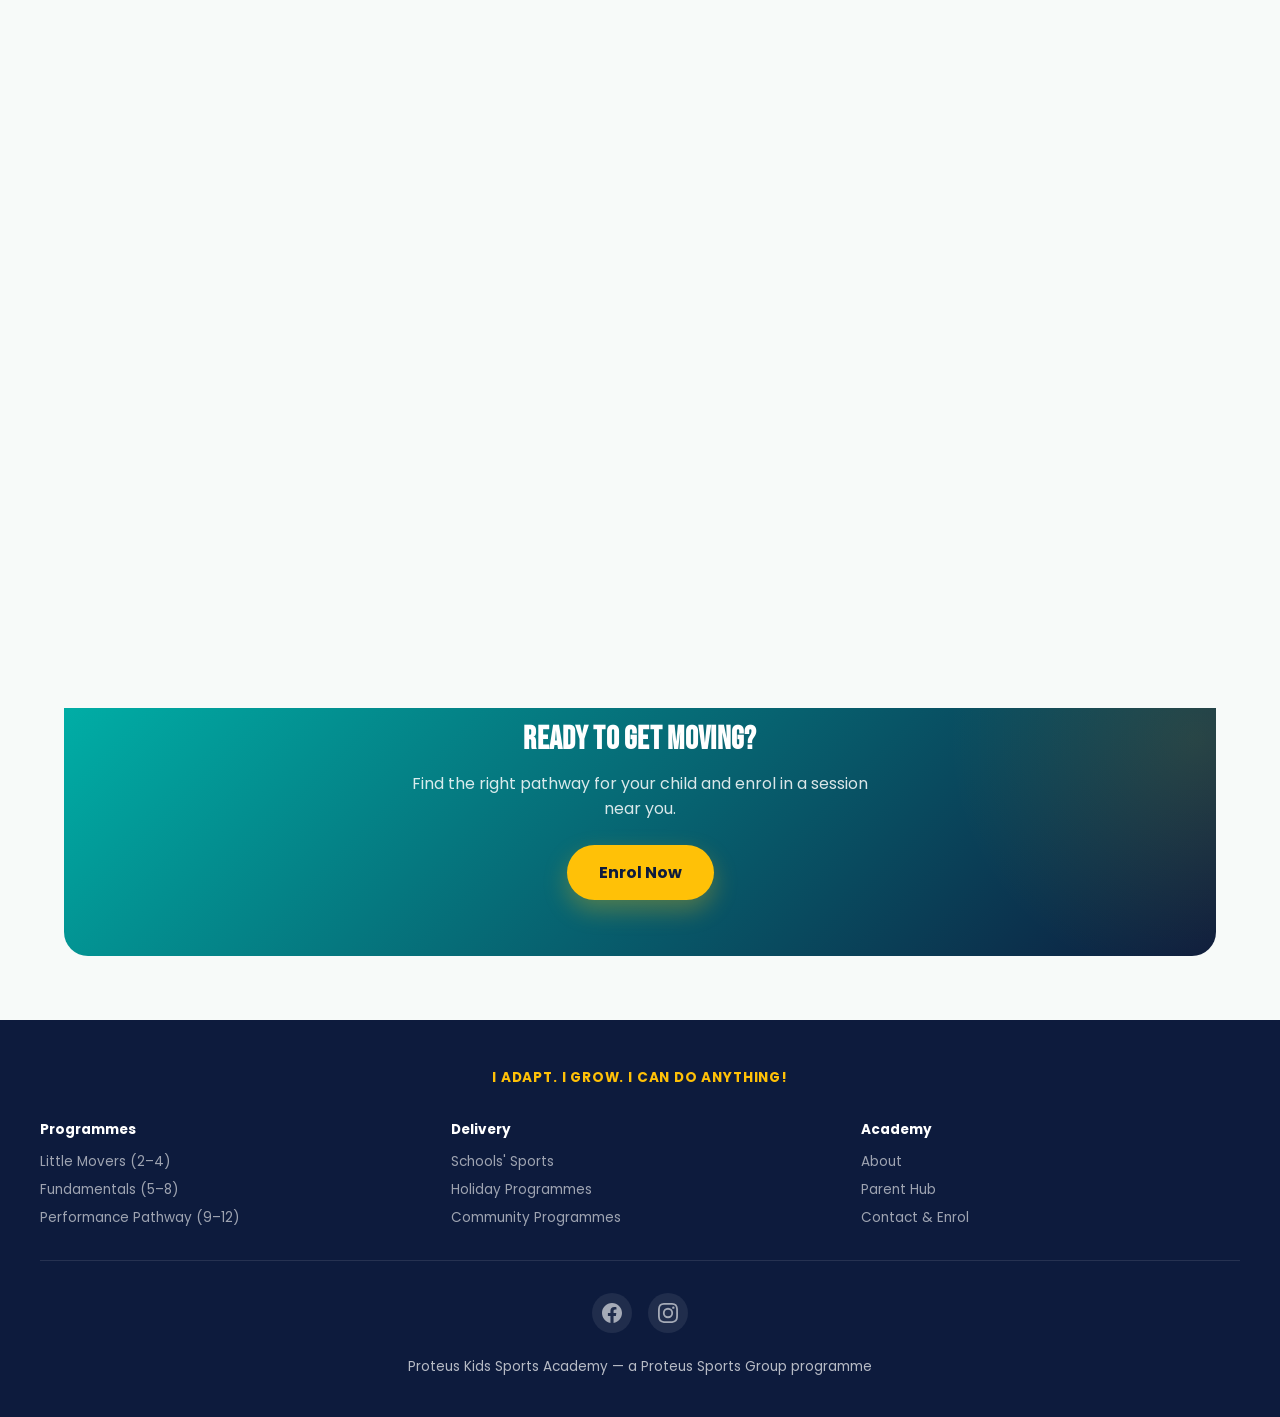
==== commit 6f09c5a5: "Phase 10: Interactive polish — staggered reveals, 3D tilt, journey timeline, social icons Add stagge" ====
--- a/index.html
+++ b/index.html
@@ -155,8 +155,24 @@
       <div class="badge-chip"><div class="badge-icon">R</div><div class="badge-label">Resilience</div></div>
       <div class="badge-chip"><div class="badge-icon">C</div><div class="badge-label">Champion</div></div>
     </div>
-    <div class="progression-line">
-      <span>Little Movers</span><span class="arrow">→</span><span>Fundamentals</span><span class="arrow">→</span><span>Performance Pathway</span>
+    <div class="journey-timeline">
+      <div class="journey-node">
+        <div class="journey-dot journey-dot--sky">LM</div>
+        <div class="journey-age-label">Ages 2–4</div>
+        <div class="journey-name-label">Little Movers</div>
+      </div>
+      <div class="journey-connector"></div>
+      <div class="journey-node">
+        <div class="journey-dot journey-dot--teal">FN</div>
+        <div class="journey-age-label">Ages 5–8</div>
+        <div class="journey-name-label">Fundamentals</div>
+      </div>
+      <div class="journey-connector journey-connector--2"></div>
+      <div class="journey-node">
+        <div class="journey-dot journey-dot--orange">PP</div>
+        <div class="journey-age-label">Ages 9–12</div>
+        <div class="journey-name-label">Performance Pathway</div>
+      </div>
     </div>
     <div style="text-align:center; margin-top:var(--space-6);">
       <a href="parent-hub.html" style="font-family:var(--font-ui); font-weight:700; color:var(--teal); text-decoration:none;">Learn more about the Achievement Journey →</a>
@@ -247,6 +263,10 @@
         <a href="contact.html">Contact & Enrol</a>
       </div>
     </nav>
+    <div class="footer-social">
+      <a href="https://www.facebook.com/proteussportsgroup" aria-label="Facebook" target="_blank" rel="noopener"><svg viewBox="0 0 24 24" width="20" height="20" fill="currentColor"><path d="M24 12.073c0-6.627-5.373-12-12-12s-12 5.373-12 12c0 5.99 4.388 10.954 10.125 11.854v-8.385H7.078v-3.47h3.047V9.43c0-3.007 1.792-4.669 4.533-4.669 1.312 0 2.686.235 2.686.235v2.953H15.83c-1.491 0-1.956.925-1.956 1.874v2.25h3.328l-.532 3.47h-2.796v8.385C19.612 23.027 24 18.062 24 12.073z"/></svg></a>
+      <a href="https://www.instagram.com/proteussportsgroup" aria-label="Instagram" target="_blank" rel="noopener"><svg viewBox="0 0 24 24" width="20" height="20" fill="currentColor"><path d="M12 2.163c3.204 0 3.584.012 4.85.07 3.252.148 4.771 1.691 4.919 4.919.058 1.265.069 1.645.069 4.849 0 3.205-.012 3.584-.069 4.849-.149 3.225-1.664 4.771-4.919 4.919-1.266.058-1.644.07-4.85.07-3.204 0-3.584-.012-4.849-.07-3.26-.149-4.771-1.699-4.919-4.92-.058-1.265-.07-1.644-.07-4.849 0-3.204.013-3.583.07-4.849.149-3.227 1.664-4.771 4.919-4.919 1.266-.057 1.645-.069 4.849-.069zM12 0C8.741 0 8.333.014 7.053.072 2.695.272.273 2.69.073 7.052.014 8.333 0 8.741 0 12c0 3.259.014 3.668.072 4.948.2 4.358 2.618 6.78 6.98 6.98C8.333 23.986 8.741 24 12 24c3.259 0 3.668-.014 4.948-.072 4.354-.2 6.782-2.618 6.979-6.98.059-1.28.073-1.689.073-4.948 0-3.259-.014-3.667-.072-4.947-.196-4.354-2.617-6.78-6.979-6.98C15.668.014 15.259 0 12 0zm0 5.838a6.162 6.162 0 100 12.324 6.162 6.162 0 000-12.324zM12 16a4 4 0 110-8 4 4 0 010 8zm6.406-11.845a1.44 1.44 0 100 2.881 1.44 1.44 0 000-2.881z"/></svg></a>
+    </div>
     <div class="footer-bottom">Proteus Kids Sports Academy — a Proteus Sports Group programme</div>
   </div>
 </footer>
--- a/css/base.css
+++ b/css/base.css
@@ -68,6 +68,7 @@
   .badge-chip.animate-in .badge-icon,
   .badge-chip.animate-in .badge-label { animation: none !important; opacity: 1 !important; }
   .scroll-progress { display: none; }
+  .stagger-ready { opacity: 1 !important; transform: none !important; transition: none !important; }
 }
 
 /* Skip link (accessibility) */
--- a/css/components.css
+++ b/css/components.css
@@ -778,6 +778,28 @@
   transition: color 0.2s ease;
 }
 .footer-col a:hover { color: var(--yellow); }
+.footer-social {
+  display: flex;
+  justify-content: center;
+  gap: var(--space-4);
+  margin-bottom: var(--space-6);
+}
+.footer-social a {
+  display: flex;
+  align-items: center;
+  justify-content: center;
+  width: 40px;
+  height: 40px;
+  border-radius: 50%;
+  background: rgba(255, 255, 255, 0.08);
+  color: rgba(255, 255, 255, 0.6);
+  transition: background 0.2s ease, color 0.2s ease, transform 0.2s ease;
+}
+.footer-social a:hover {
+  background: var(--teal);
+  color: var(--white);
+  transform: translateY(-2px);
+}
 .footer-bottom { text-align: center; }
 @media (max-width: 600px) {
   .footer-links { grid-template-columns: 1fr; gap: var(--space-6); }
@@ -1042,6 +1064,88 @@
 .badge-chip.animate-in:nth-child(6) .badge-icon { animation-delay: 0.5s; }
 .badge-chip.animate-in:nth-child(6) .badge-label { animation-delay: 0.9s; }
 
+/* ===== STAGGERED CARD REVEALS ===== */
+.stagger-ready {
+  opacity: 0;
+  transform: translateY(24px);
+  transition: opacity 0.5s ease, transform 0.5s ease;
+}
+.stagger-in {
+  opacity: 1;
+  transform: translateY(0);
+}
+
+/* ===== ACTIVE NAV LINK ===== */
+.nav-links a.nav-active { color: var(--teal); }
+.nav-links a.nav-active::after { width: 100%; }
+
+/* ===== VISUAL JOURNEY TIMELINE ===== */
+.journey-timeline {
+  display: flex;
+  align-items: center;
+  justify-content: center;
+  gap: 0;
+  margin-top: var(--space-8);
+  flex-wrap: wrap;
+}
+.journey-node {
+  display: flex;
+  flex-direction: column;
+  align-items: center;
+  gap: var(--space-2);
+  position: relative;
+  z-index: 1;
+}
+.journey-dot {
+  width: 48px;
+  height: 48px;
+  border-radius: 50%;
+  display: flex;
+  align-items: center;
+  justify-content: center;
+  font-family: var(--font-display);
+  font-size: var(--text-lg);
+  color: var(--white);
+  box-shadow: 0 4px 16px rgba(0, 0, 0, 0.12);
+  transition: transform 0.3s ease, box-shadow 0.3s ease;
+}
+.journey-node:hover .journey-dot {
+  transform: scale(1.15);
+  box-shadow: 0 6px 24px rgba(0, 0, 0, 0.2);
+}
+.journey-dot--sky { background: var(--sky); }
+.journey-dot--teal { background: var(--teal); }
+.journey-dot--orange { background: var(--orange); }
+.journey-age-label {
+  font-family: var(--font-ui);
+  font-size: 0.7rem;
+  font-weight: 700;
+  color: var(--muted);
+  letter-spacing: 0.04em;
+}
+.journey-name-label {
+  font-family: var(--font-ui);
+  font-size: var(--text-sm);
+  font-weight: 700;
+  color: var(--navy);
+}
+.journey-connector {
+  width: 60px;
+  height: 3px;
+  background: linear-gradient(90deg, var(--sky), var(--teal));
+  border-radius: 2px;
+  margin: 0 var(--space-2);
+  position: relative;
+  top: -12px;
+}
+.journey-connector--2 {
+  background: linear-gradient(90deg, var(--teal), var(--orange));
+}
+@media (max-width: 560px) {
+  .journey-timeline { gap: var(--space-3); }
+  .journey-connector { width: 32px; }
+}
+
 /* ===== STAT COUNTER ===== */
 .stat-row {
   display: flex;
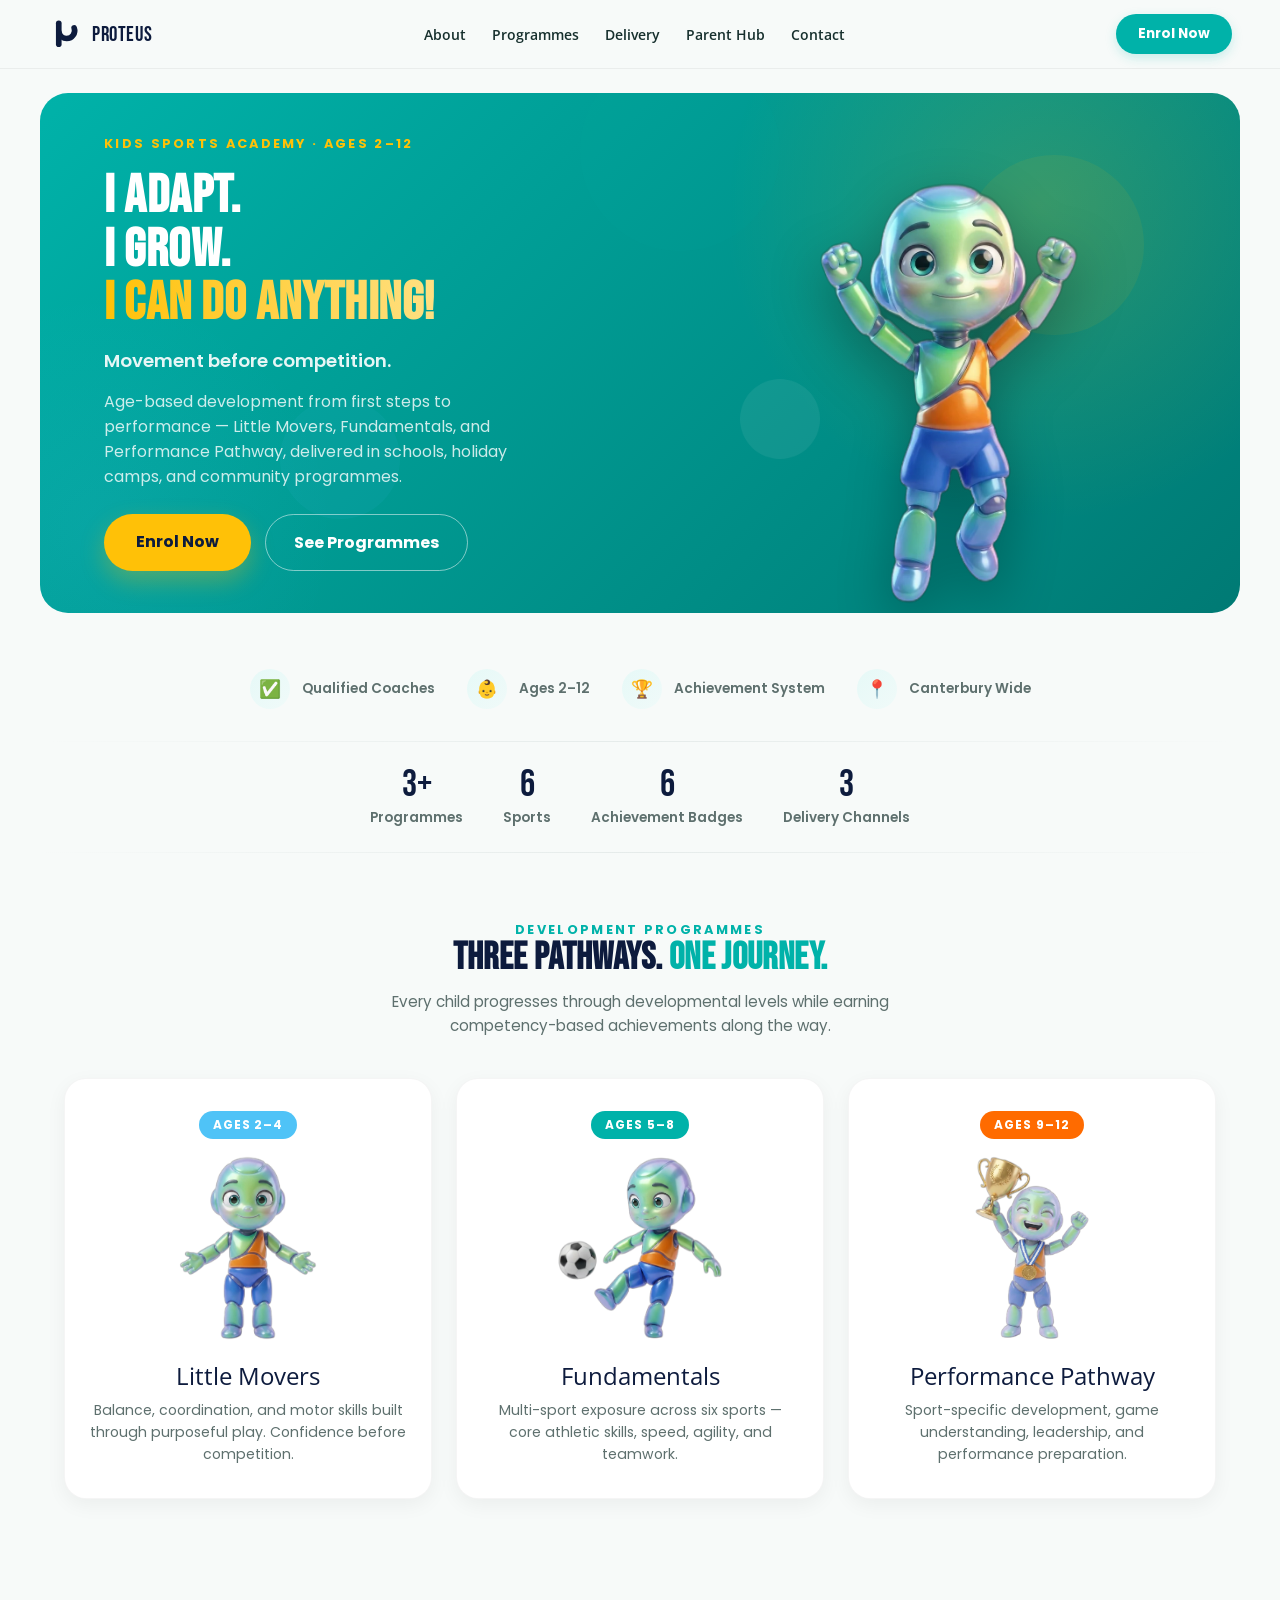
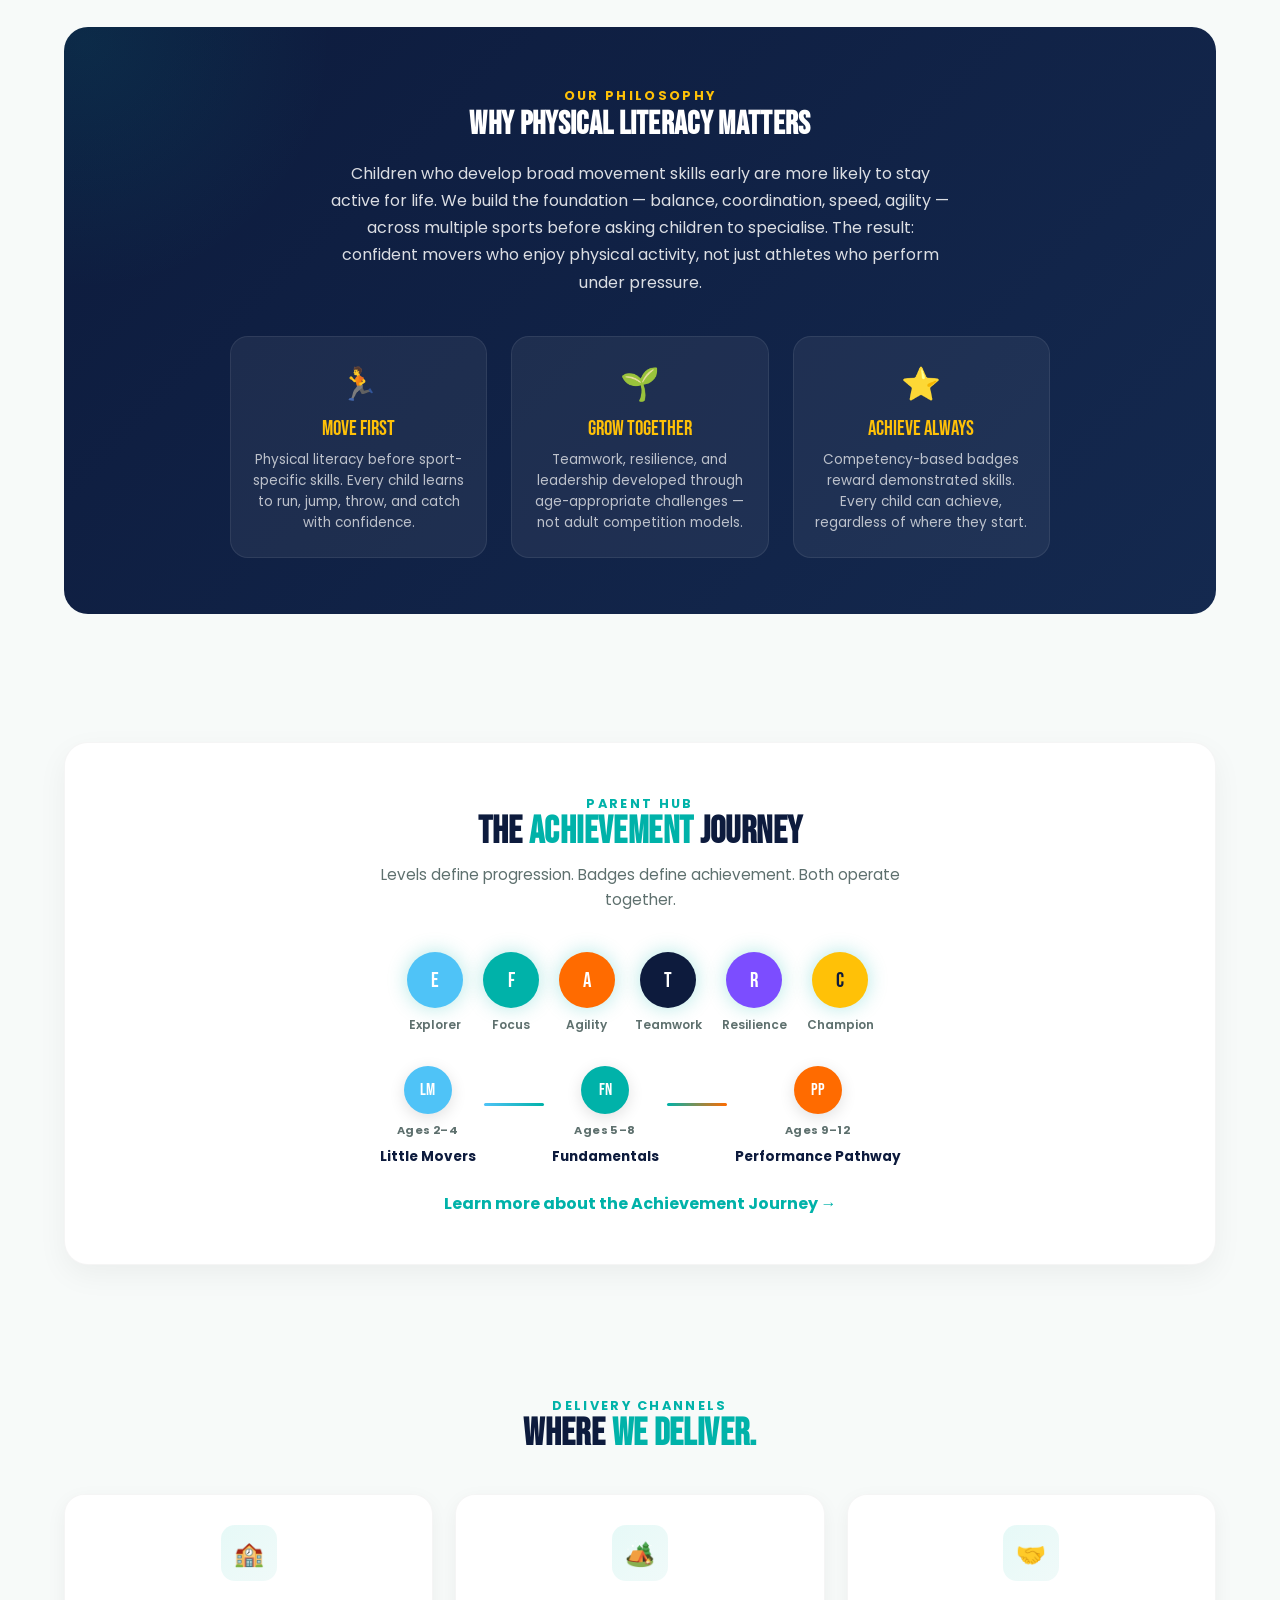
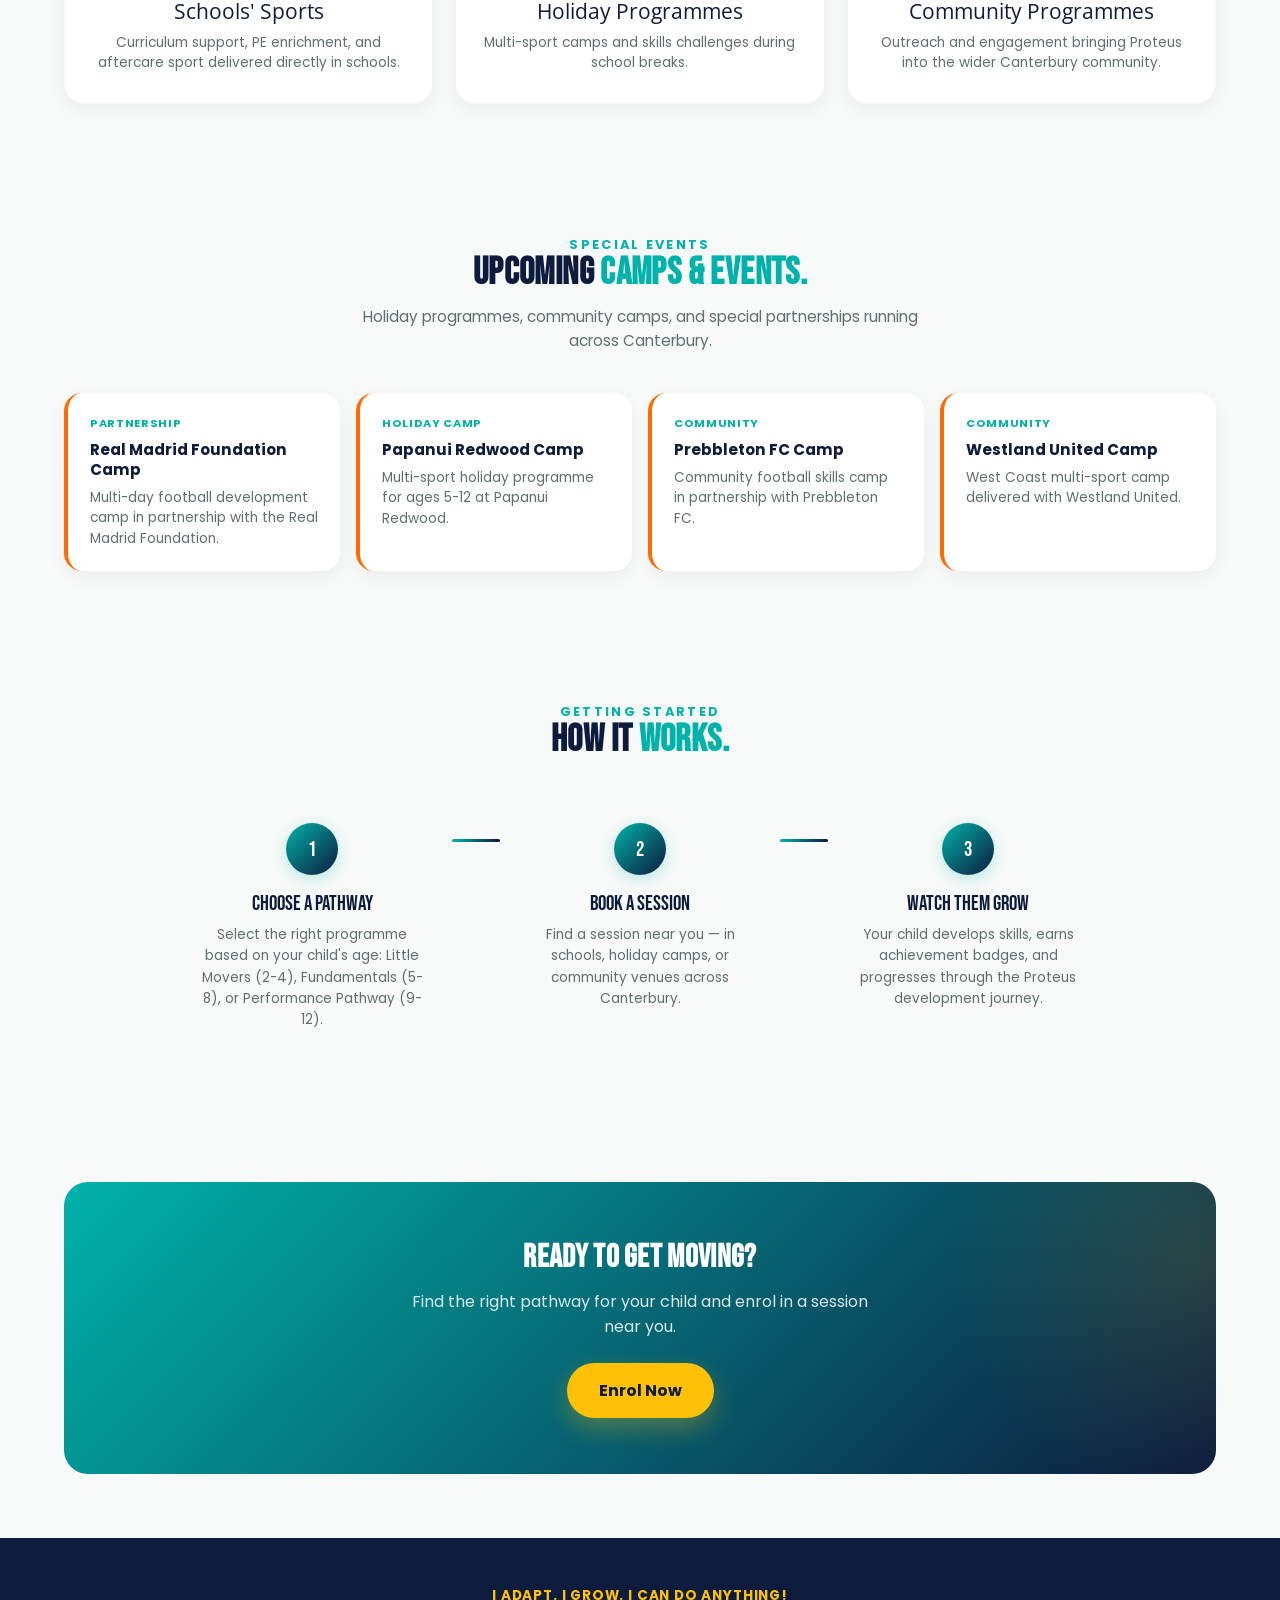
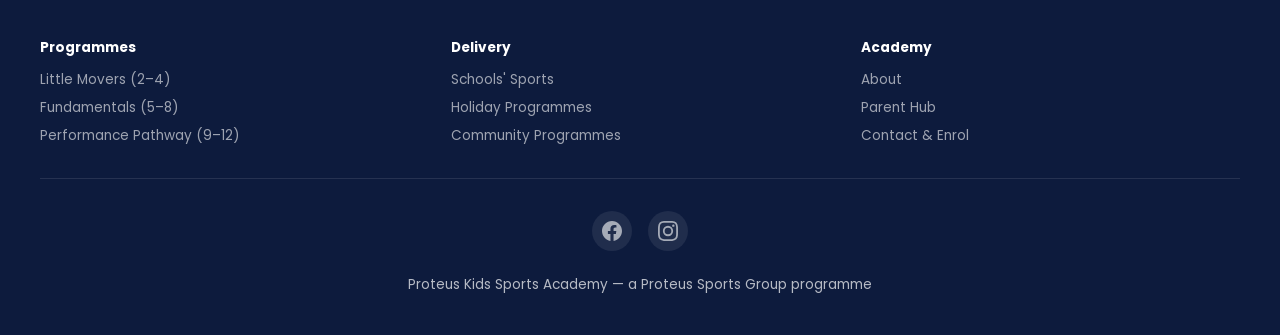
==== commit 500d69a4: "Phase 11: Content completion — philosophy, events, how-it-works, enrolment Replace the philosophy pl" ====
--- a/index.html
+++ b/index.html
@@ -134,8 +134,24 @@
   <div class="philosophy-card">
     <span class="eyebrow" style="color:var(--yellow)">Our Philosophy</span>
     <h2>Why Physical Literacy Matters</h2>
-    <p style="font-family:var(--font-ui); color:rgba(255,255,255,0.8); max-width:560px; margin:0 auto;">Content pending — this section should draw on Proteus Sports Group's established coaching philosophy rather than generic messaging.</p>
-    <span class="placeholder-note">⚠ PLACEHOLDER — awaiting real philosophy copy</span>
+    <p style="font-family:var(--font-ui); color:rgba(255,255,255,0.85); max-width:620px; margin:0 auto; line-height:1.7;">Children who develop broad movement skills early are more likely to stay active for life. We build the foundation — balance, coordination, speed, agility — across multiple sports before asking children to specialise. The result: confident movers who enjoy physical activity, not just athletes who perform under pressure.</p>
+    <div class="philosophy-pillars">
+      <div class="philosophy-pillar">
+        <div class="pillar-icon">&#127939;</div>
+        <div class="pillar-title">Move First</div>
+        <div class="pillar-desc">Physical literacy before sport-specific skills. Every child learns to run, jump, throw, and catch with confidence.</div>
+      </div>
+      <div class="philosophy-pillar">
+        <div class="pillar-icon">&#127793;</div>
+        <div class="pillar-title">Grow Together</div>
+        <div class="pillar-desc">Teamwork, resilience, and leadership developed through age-appropriate challenges — not adult competition models.</div>
+      </div>
+      <div class="philosophy-pillar">
+        <div class="pillar-icon">&#11088;</div>
+        <div class="pillar-title">Achieve Always</div>
+        <div class="pillar-desc">Competency-based badges reward demonstrated skills. Every child can achieve, regardless of where they start.</div>
+      </div>
+    </div>
   </div>
 </section>
 
@@ -210,22 +226,56 @@
   <div class="section-header">
     <span class="eyebrow">Special Events</span>
     <h2 class="section-title">Upcoming <span class="accent">camps & events.</span></h2>
+    <p class="section-sub">Holiday programmes, community camps, and special partnerships running across Canterbury.</p>
   </div>
   <div class="events-grid">
-    <div class="event-card"><div class="event-name">Real Madrid Foundation Camp</div></div>
-    <div class="event-card"><div class="event-name">Papanui Redwood Camp</div></div>
-    <div class="event-card"><div class="event-name">Prebbleton FC Camp</div></div>
-    <div class="event-card"><div class="event-name">Westland United Camp</div></div>
-  </div>
-</section>
-
-<!-- 7. TESTIMONIALS -->
+    <div class="event-card">
+      <div class="event-tag">Partnership</div>
+      <div class="event-name">Real Madrid Foundation Camp</div>
+      <div class="event-detail">Multi-day football development camp in partnership with the Real Madrid Foundation.</div>
+    </div>
+    <div class="event-card">
+      <div class="event-tag">Holiday Camp</div>
+      <div class="event-name">Papanui Redwood Camp</div>
+      <div class="event-detail">Multi-sport holiday programme for ages 5-12 at Papanui Redwood.</div>
+    </div>
+    <div class="event-card">
+      <div class="event-tag">Community</div>
+      <div class="event-name">Prebbleton FC Camp</div>
+      <div class="event-detail">Community football skills camp in partnership with Prebbleton FC.</div>
+    </div>
+    <div class="event-card">
+      <div class="event-tag">Community</div>
+      <div class="event-name">Westland United Camp</div>
+      <div class="event-detail">West Coast multi-sport camp delivered with Westland United.</div>
+    </div>
+  </div>
+</section>
+
+<!-- 7. HOW IT WORKS -->
 <section class="section reveal">
-  <div class="testimonial-shell">
-    <span class="eyebrow">Parent Voices</span>
-    <h2 class="section-title">Testimonials</h2>
-    <p class="section-sub">No testimonials collected yet for Proteus Kids Sports Academy specifically. Do not port Proteus Sports Group's football/schools testimonials here without checking they're relevant to this age-tiered programme.</p>
-    <span class="placeholder-note">⚠ PLACEHOLDER — no content exists yet</span>
+  <div class="section-header">
+    <span class="eyebrow">Getting Started</span>
+    <h2 class="section-title">How it <span class="accent">works.</span></h2>
+  </div>
+  <div class="steps-row">
+    <div class="step-card">
+      <div class="step-number">1</div>
+      <div class="step-name">Choose a pathway</div>
+      <div class="step-desc">Select the right programme based on your child's age: Little Movers (2-4), Fundamentals (5-8), or Performance Pathway (9-12).</div>
+    </div>
+    <div class="step-connector-h"></div>
+    <div class="step-card">
+      <div class="step-number">2</div>
+      <div class="step-name">Book a session</div>
+      <div class="step-desc">Find a session near you — in schools, holiday camps, or community venues across Canterbury.</div>
+    </div>
+    <div class="step-connector-h"></div>
+    <div class="step-card">
+      <div class="step-number">3</div>
+      <div class="step-name">Watch them grow</div>
+      <div class="step-desc">Your child develops skills, earns achievement badges, and progresses through the Proteus development journey.</div>
+    </div>
   </div>
 </section>
 
--- a/css/components.css
+++ b/css/components.css
@@ -350,15 +350,91 @@
   transform: translateY(-4px);
   box-shadow: 0 10px 28px rgba(0, 0, 0, 0.08);
 }
+.event-tag {
+  font-family: var(--font-ui);
+  font-size: 0.7rem;
+  font-weight: 700;
+  letter-spacing: 0.06em;
+  text-transform: uppercase;
+  color: var(--teal);
+  margin-bottom: var(--space-2);
+}
 .event-name {
   font-family: var(--font-ui);
   font-weight: 700;
   font-size: var(--text-md);
   color: var(--navy);
   line-height: 1.3;
+  margin-bottom: var(--space-2);
+}
+.event-detail {
+  font-family: var(--font-ui);
+  font-size: var(--text-sm);
+  color: var(--muted);
+  line-height: 1.5;
 }
 @media (max-width: 900px) { .events-grid { grid-template-columns: repeat(2, 1fr); } }
 @media (max-width: 560px) { .events-grid { grid-template-columns: 1fr; } }
+
+/* ===== HOW IT WORKS STEPS ===== */
+.steps-row {
+  display: flex;
+  align-items: flex-start;
+  justify-content: center;
+  gap: 0;
+  max-width: 960px;
+  margin: 0 auto;
+}
+.step-card {
+  flex: 1;
+  text-align: center;
+  padding: var(--space-6);
+  max-width: 280px;
+}
+.step-number {
+  width: 52px;
+  height: 52px;
+  border-radius: 50%;
+  background: linear-gradient(135deg, var(--teal) 0%, var(--navy) 100%);
+  color: var(--white);
+  font-family: var(--font-display);
+  font-size: var(--text-2xl);
+  display: flex;
+  align-items: center;
+  justify-content: center;
+  margin: 0 auto var(--space-4);
+  box-shadow: 0 4px 16px rgba(0, 178, 169, 0.25);
+  transition: transform 0.3s ease, box-shadow 0.3s ease;
+}
+.step-card:hover .step-number {
+  transform: scale(1.1);
+  box-shadow: 0 6px 24px rgba(0, 178, 169, 0.35);
+}
+.step-name {
+  font-family: var(--font-display);
+  font-size: var(--text-2xl);
+  color: var(--navy);
+  margin-bottom: var(--space-2);
+}
+.step-desc {
+  font-family: var(--font-ui);
+  font-size: var(--text-sm);
+  color: var(--muted);
+  line-height: 1.55;
+}
+.step-connector-h {
+  width: 48px;
+  height: 3px;
+  background: linear-gradient(90deg, var(--teal), var(--navy));
+  border-radius: 2px;
+  flex-shrink: 0;
+  margin-top: 40px;
+}
+@media (max-width: 700px) {
+  .steps-row { flex-direction: column; align-items: center; }
+  .step-connector-h { width: 3px; height: 32px; background: linear-gradient(180deg, var(--teal), var(--navy)); margin-top: 0; }
+  .step-card { max-width: 360px; }
+}
 
 /* ===== CTA BANDS ===== */
 .cta-band {
@@ -413,6 +489,47 @@
   pointer-events: none;
 }
 .philosophy-card h2 { font-size: var(--text-4xl); margin-bottom: var(--space-4); position: relative; }
+.philosophy-pillars {
+  display: grid;
+  grid-template-columns: repeat(3, 1fr);
+  gap: var(--space-6);
+  margin-top: var(--space-10);
+  max-width: 820px;
+  margin-left: auto;
+  margin-right: auto;
+  position: relative;
+}
+.philosophy-pillar {
+  text-align: center;
+  padding: var(--space-6) var(--space-4);
+  background: rgba(255, 255, 255, 0.06);
+  border-radius: var(--radius-lg);
+  border: 1px solid rgba(255, 255, 255, 0.08);
+  transition: background 0.3s ease, transform 0.3s ease;
+}
+.philosophy-pillar:hover {
+  background: rgba(255, 255, 255, 0.1);
+  transform: translateY(-4px);
+}
+.pillar-icon {
+  font-size: 2rem;
+  margin-bottom: var(--space-3);
+}
+.pillar-title {
+  font-family: var(--font-display);
+  font-size: var(--text-2xl);
+  color: var(--yellow);
+  margin-bottom: var(--space-2);
+}
+.pillar-desc {
+  font-family: var(--font-ui);
+  font-size: var(--text-sm);
+  color: rgba(255, 255, 255, 0.7);
+  line-height: 1.55;
+}
+@media (max-width: 700px) {
+  .philosophy-pillars { grid-template-columns: 1fr; max-width: 360px; }
+}
 
 /* ===== ACHIEVEMENT / BADGE SYSTEM ===== */
 .achieve-card {
@@ -803,6 +920,26 @@
 .footer-bottom { text-align: center; }
 @media (max-width: 600px) {
   .footer-links { grid-template-columns: 1fr; gap: var(--space-6); }
+}
+
+/* ===== ENROL CTA CARD ===== */
+.enrol-cta-card {
+  background: linear-gradient(135deg, var(--navy) 0%, #14294F 60%, var(--teal-dark) 100%);
+  border-radius: var(--radius-2xl);
+  padding: var(--space-14);
+  text-align: center;
+  position: relative;
+  overflow: hidden;
+}
+.enrol-cta-card::before {
+  content: '';
+  position: absolute;
+  top: -50%;
+  right: -20%;
+  width: 500px;
+  height: 500px;
+  background: radial-gradient(circle, rgba(0, 178, 169, 0.12) 0%, transparent 70%);
+  pointer-events: none;
 }
 
 /* ===== CARD AS LINK ===== */
